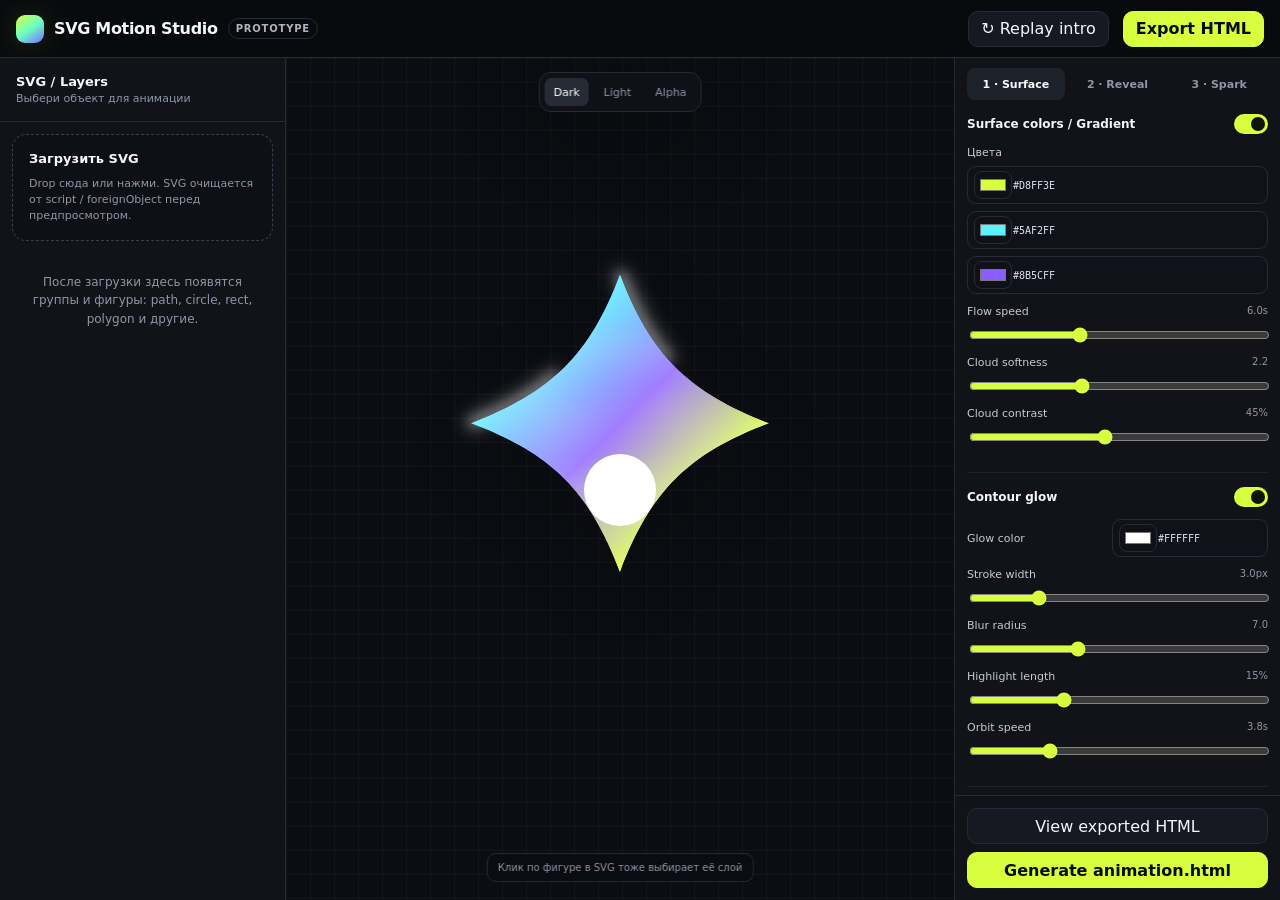
==== index.html @ ee853eed "Make WebGL shaders replace gradient surface" ====
<!doctype html>
<html lang="ru">
<head>
  <meta charset="utf-8" />
  <meta name="viewport" content="width=device-width,initial-scale=1" />
  <title>SVG Motion Studio</title>
  <link rel="stylesheet" href="styles.css" />
</head>
<body>
<div class="app">
  <header class="topbar">
    <div class="brand"><span class="brand-mark"></span>SVG Motion Studio <span class="badge">prototype</span></div>
    <div class="top-spacer"></div>
    <button class="btn" id="replayBtn">↻ Replay intro</button>
    <button class="btn primary" id="exportBtn">Export HTML</button>
  </header>

  <div class="mobile-warning">Лучше открывать сервис на десктопе: там удобнее выбирать слои и настраивать движение.</div>

  <main class="workspace">
    <aside class="sidebar">
      <div class="side-head"><div><div class="side-title">SVG / Layers</div><div class="side-sub">Выбери объект для анимации</div></div></div>
      <div class="side-scroll">
        <label class="upload" id="dropZone">
          <input id="fileInput" type="file" accept="image/svg+xml,.svg" hidden>
          <strong>Загрузить SVG</strong>
          <span>Drop сюда или нажми. SVG очищается от script / foreignObject перед предпросмотром.</span>
        </label>
        <div id="layers" class="layers"></div>
        <div id="emptyLayers" class="empty">После загрузки здесь появятся группы и фигуры: path, circle, rect, polygon и другие.</div>
      </div>
    </aside>

    <section class="stage-wrap">
      <div class="stage-toolbar">
        <button class="seg active" data-bg="dark">Dark</button>
        <button class="seg" data-bg="light">Light</button>
        <button class="seg" data-bg="transparent">Alpha</button>
      </div>
      <div class="stage" id="stage"><div class="preview-shell" id="preview"></div></div>
      <div class="hint">Клик по фигуре в SVG тоже выбирает её слой</div>
    </section>

    <aside class="sidebar right">
      <div class="tabs">
        <button class="tab active" data-tab="ambient">1 · Surface</button>
        <button class="tab" data-tab="reveal">2 · Reveal</button>
        <button class="tab" data-tab="spark">3 · Spark</button>
      </div>
      <div class="settings" id="settingsPanel">
        <div data-panel="ambient">
          <div class="section">
            <div class="section-title">Surface colors / Gradient <span class="switch on" id="gradientToggle"></span></div>
            <div class="row stack">
              <div class="label">Цвета</div>
              <div class="colors">
                <div class="color-box"><input type="color" id="c1" value="#d8ff3e"><input class="hex-input" id="c1Hex" value="#D8FF3E" maxlength="7" spellcheck="false"></div>
                <div class="color-box"><input type="color" id="c2" value="#5af2ff"><input class="hex-input" id="c2Hex" value="#5AF2FF" maxlength="7" spellcheck="false"></div>
                <div class="color-box"><input type="color" id="c3" value="#8b5cff"><input class="hex-input" id="c3Hex" value="#8B5CFF" maxlength="7" spellcheck="false"></div>
              </div>
            </div>
            <div class="row stack"><div style="display:flex;justify-content:space-between"><span class="label">Flow speed</span><span class="value" id="gradientSpeedV"></span></div><input type="range" id="gradientSpeed" min="1.5" max="14" step=".1" value="6"></div>
            <div class="row stack"><div style="display:flex;justify-content:space-between"><span class="label">Cloud softness</span><span class="value" id="softnessV"></span></div><input type="range" id="softness" min="0" max="6" step=".2" value="2.2"></div>
            <div class="row stack"><div style="display:flex;justify-content:space-between"><span class="label">Cloud contrast</span><span class="value" id="cloudV"></span></div><input type="range" id="cloud" min="0" max="1" step=".05" value=".45"></div>
          </div>

          <div class="section">
            <div class="section-title">Contour glow <span class="switch on" id="glowToggle"></span></div>
            <div class="row"><span class="label">Glow color</span><div class="color-box compact-color"><input type="color" id="glowColor" value="#ffffff"><input class="hex-input" id="glowColorHex" value="#FFFFFF" maxlength="7" spellcheck="false"></div></div>
            <div class="row stack"><div style="display:flex;justify-content:space-between"><span class="label">Stroke width</span><span class="value" id="strokeWidthV"></span></div><input type="range" id="strokeWidth" min=".5" max="12" step=".5" value="3"></div>
            <div class="row stack"><div style="display:flex;justify-content:space-between"><span class="label">Blur radius</span><span class="value" id="glowBlurV"></span></div><input type="range" id="glowBlur" min="1" max="18" step=".5" value="7"></div>
            <div class="row stack"><div style="display:flex;justify-content:space-between"><span class="label">Highlight length</span><span class="value" id="dashV"></span></div><input type="range" id="dash" min="4" max="40" step="1" value="15"></div>
            <div class="row stack"><div style="display:flex;justify-content:space-between"><span class="label">Orbit speed</span><span class="value" id="glowSpeedV"></span></div><input type="range" id="glowSpeed" min="1" max="12" step=".1" value="3.8"></div>
          </div>

          <div class="section">
            <div class="section-title">WebGL shader layer <span class="switch" id="shaderToggle"></span></div>
            <div class="row"><span class="label">Shader</span><select id="shaderMode"><option value="strands">Strands</option><option value="galaxy">Galaxy</option><option value="prismatic">Prismatic Burst</option><option value="siderays">Side Rays</option><option value="silk">Silk</option></select></div>
            <button class="btn small" id="referencePresetBtn" style="width:100%;margin:-2px 0 8px">Reset to ReactBits reference</button>
            <div class="row"><span class="label">Behavior</span><select id="shaderPlacement"><option value="ambient">Inside shape · loop</option><option value="reveal">Reveal only</option></select></div>
            <div class="notice" style="margin-bottom:10px">Shader uses the same HEX palette from <b>Surface colors</b> above. In <b>Inside shape · loop</b> mode it replaces the gradient instead of sitting over or under it.</div>
            <div class="row stack"><div style="display:flex;justify-content:space-between"><span class="label">Speed</span><span class="value" id="shaderSpeedV"></span></div><input type="range" id="shaderSpeed" min=".1" max="3" step=".05" value="1"></div>
            <div class="row stack"><div style="display:flex;justify-content:space-between"><span class="label">Scale</span><span class="value" id="shaderScaleV"></span></div><input type="range" id="shaderScale" min=".45" max="3" step=".05" value="1"></div>
            <div class="row stack"><div style="display:flex;justify-content:space-between"><span class="label">Intensity</span><span class="value" id="shaderIntensityV"></span></div><input type="range" id="shaderIntensity" min=".1" max="2" step=".05" value="1"></div>
            <div class="row stack"><div style="display:flex;justify-content:space-between"><span class="label">Opacity</span><span class="value" id="shaderOpacityV"></span></div><input type="range" id="shaderOpacity" min=".05" max="1" step=".05" value="1"></div>
            <div class="row stack"><div style="display:flex;justify-content:space-between"><span class="label">Reveal FX duration</span><span class="value" id="shaderDurationV"></span></div><input type="range" id="shaderDuration" min=".4" max="3" step=".05" value="1.25"></div>
            <div class="notice">Настоящий WebGL canvas маскируется выбранным SVG-слоем. Reveal only удобно использовать с Galaxy / Prismatic Burst: шейдер раскрывает силуэт, затем исчезает, а SVG остаётся в финальном состоянии.</div>
          </div>
        </div>

        <div data-panel="reveal" hidden>
          <div class="section">
            <div class="section-title">Point → shape</div>
            <div class="row"><span class="label">Reveal mode</span><select id="revealMode"><option value="clean">Clean scale</option><option value="elastic">Elastic scale</option><option value="fade">Scale + fade</option></select></div>
            <div class="row stack"><div style="display:flex;justify-content:space-between"><span class="label">Duration</span><span class="value" id="revealDurationV"></span></div><input type="range" id="revealDuration" min=".25" max="3" step=".05" value="1.1"></div>
            <div class="row stack"><div style="display:flex;justify-content:space-between"><span class="label">Delay</span><span class="value" id="revealDelayV"></span></div><input type="range" id="revealDelay" min="0" max="2" step=".05" value=".15"></div>
            <div class="row stack"><div style="display:flex;justify-content:space-between"><span class="label">Elasticity</span><span class="value" id="elasticityV"></span></div><input type="range" id="elasticity" min="0" max="30" step="1" value="8"></div>
            <div class="row"><span class="label">Origin</span><select id="origin"><option value="center">Center</option><option value="top">Top</option><option value="right">Right</option><option value="bottom">Bottom</option><option value="left">Left</option></select></div>
          </div>
          <div class="section"><div class="notice">В режиме <b>Clean scale</b> геометрия не искажается: фигура растёт равномерно из точки. Elasticity влияет только на Elastic scale и полностью возвращается в исходный SVG на 100%.</div></div>
        </div>

        <div data-panel="spark" hidden>
          <div class="section">
            <div class="section-title">Spark intro <span class="switch" id="sparkToggle"></span></div>
            <div class="row"><span class="label">Pattern</span><select id="sparkPattern"><option value="burst">Burst</option><option value="clockwise">Clockwise cascade</option></select></div>
            <div class="row stack"><div style="display:flex;justify-content:space-between"><span class="label">Rays</span><span class="value" id="raysV"></span></div><input type="range" id="rays" min="3" max="12" step="1" value="5"></div>
            <div class="row stack"><div style="display:flex;justify-content:space-between"><span class="label">Ray length</span><span class="value" id="rayLengthV"></span></div><input type="range" id="rayLength" min=".2" max="1.8" step=".05" value=".75"></div>
            <div class="row stack"><div style="display:flex;justify-content:space-between"><span class="label">Spark duration</span><span class="value" id="sparkDurationV"></span></div><input type="range" id="sparkDuration" min=".35" max="2.5" step=".05" value=".9"></div>
            <div class="row stack"><div style="display:flex;justify-content:space-between"><span class="label">Cascade amount</span><span class="value" id="cascadeV"></span></div><input type="range" id="cascade" min="0" max=".18" step=".01" value=".07"></div>
            <div class="row"><span class="label">Spark color</span><div class="color-box compact-color"><input type="color" id="sparkColor" value="#e9ff8f"><input class="hex-input" id="sparkColorHex" value="#E9FF8F" maxlength="7" spellcheck="false"></div></div>
          </div>
          <div class="section"><div class="notice">Spark строится вокруг выбранного слоя по его реальному bounding box. В Clockwise режиме лучи стартуют каскадом по часовой стрелке, после чего запускается появление самой фигуры.</div></div>
        </div>
      </div>
      <div class="export-foot">
        <button class="btn" id="viewCodeBtn">View exported HTML</button>
        <button class="btn primary" id="exportBtn2">Generate animation.html</button>
      </div>
    </aside>
  </main>
</div>

<div class="toast" id="toast"></div>
<div class="modal" id="codeModal">
  <div class="modal-card">
    <div class="modal-head"><div><div class="side-title">Exported HTML</div><div class="side-sub">Только сцена и настроенная анимация — без интерфейса сервиса</div></div><button class="btn small" id="closeModal">Close</button></div>
    <textarea id="codeArea" spellcheck="false"></textarea>
    <div class="modal-foot"><button class="btn" id="copyCodeBtn">Copy code</button><button class="btn primary" id="downloadCodeBtn">Download HTML</button></div>
  </div>
</div>

<script src="shaders.js"></script>
<script src="app.part1.js"></script>
<script src="app.part2.js"></script>
<script src="app.part3.js"></script>
<script src="app.part4.js"></script>
<script src="app.part5.js"></script>
<script src="app.part6.js"></script>
<script src="app-run.js"></script>
</body>
</html>
---- styles.css ----
:root{
      color-scheme:dark;
      --bg:#0a0b0f;
      --panel:#111319;
      --panel-2:#161922;
      --line:#272b36;
      --line-soft:#1f232d;
      --text:#f4f6fb;
      --muted:#8f96a8;
      --muted-2:#646b7c;
      --accent:#d8ff3e;
      --danger:#ff6b7a;
      --radius:16px;
      --shadow:0 20px 80px rgba(0,0,0,.35);
      font-family:Inter, ui-sans-serif, system-ui, -apple-system, BlinkMacSystemFont, "Segoe UI", sans-serif;
    }
    *{box-sizing:border-box}
    html,body{height:100%}
    body{margin:0;background:var(--bg);color:var(--text);overflow:hidden}
    button,input,select{font:inherit}
    button{color:inherit}
    .app{height:100%;display:grid;grid-template-rows:58px 1fr}
    .topbar{display:flex;align-items:center;gap:14px;padding:0 16px;border-bottom:1px solid var(--line);background:rgba(10,11,15,.92);backdrop-filter:blur(18px);z-index:20}
    .brand{display:flex;align-items:center;gap:10px;font-weight:720;letter-spacing:-.02em;white-space:nowrap}
    .brand-mark{width:28px;height:28px;border-radius:9px;background:linear-gradient(145deg,#d8ff3e,#6cffc3 50%,#786cff);box-shadow:0 0 30px rgba(216,255,62,.15)}
    .badge{font-size:10px;color:#adb3c0;border:1px solid var(--line);padding:4px 7px;border-radius:999px;font-weight:650;letter-spacing:.08em;text-transform:uppercase}
    .top-spacer{flex:1}
    .btn{height:36px;border:1px solid var(--line);background:var(--panel-2);border-radius:10px;padding:0 12px;display:inline-flex;align-items:center;justify-content:center;gap:8px;cursor:pointer;transition:.16s ease;white-space:nowrap}
    .btn:hover{border-color:#3a4050;background:#1b1f29}
    .btn:active{transform:translateY(1px)}
    .btn.primary{background:var(--accent);border-color:var(--accent);color:#0a0b0f;font-weight:760}
    .btn.primary:hover{filter:brightness(1.03)}
    .btn.ghost{background:transparent}
    .btn.small{height:30px;padding:0 9px;font-size:12px;border-radius:8px}
    .btn.icon{width:36px;padding:0}
    .workspace{min-height:0;display:grid;grid-template-columns:286px minmax(380px,1fr) 326px}
    .sidebar{min-height:0;background:var(--panel);border-right:1px solid var(--line);display:flex;flex-direction:column}
    .sidebar.right{border-right:0;border-left:1px solid var(--line)}
    .side-head{padding:16px;border-bottom:1px solid var(--line);display:flex;align-items:center;justify-content:space-between;gap:10px}
    .side-title{font-size:13px;font-weight:700}
    .side-sub{font-size:11px;color:var(--muted);margin-top:3px}
    .side-scroll{padding:12px;overflow:auto;min-height:0}
    .upload{border:1px dashed #3a4050;border-radius:14px;padding:16px;display:grid;gap:10px;background:#0e1016;cursor:pointer;transition:.18s ease;margin-bottom:12px}
    .upload:hover,.upload.drag{border-color:var(--accent);background:#11150f}
    .upload strong{font-size:13px}
    .upload span{font-size:11px;color:var(--muted);line-height:1.45}
    .layers{display:grid;gap:3px}
    .layer{position:relative;height:34px;display:flex;align-items:center;gap:8px;padding:0 8px;border-radius:8px;cursor:pointer;color:#c9ceda;font-size:12px;border:1px solid transparent;user-select:none}
    .layer:hover{background:#171a22}
    .layer.active{background:#1b2014;border-color:#39431a;color:#f4ffd5}
    .layer .type{font-size:9px;color:var(--muted-2);width:26px;text-transform:uppercase;letter-spacing:.05em}
    .layer .name{overflow:hidden;text-overflow:ellipsis;white-space:nowrap;flex:1}
    .layer .dot{width:7px;height:7px;border-radius:50%;border:1px solid #666d7c}
    .layer.active .dot{background:var(--accent);border-color:var(--accent);box-shadow:0 0 10px rgba(216,255,62,.35)}
    .empty{padding:20px 14px;text-align:center;color:var(--muted);font-size:12px;line-height:1.55}
    .stage-wrap{min-width:0;min-height:0;position:relative;background:#0b0d12;overflow:hidden}
    .stage-toolbar{position:absolute;left:50%;top:14px;transform:translateX(-50%);z-index:10;display:flex;gap:6px;background:rgba(17,19,25,.86);border:1px solid var(--line);border-radius:12px;padding:5px;backdrop-filter:blur(14px);box-shadow:var(--shadow)}
    .seg{height:28px;padding:0 9px;border-radius:7px;border:0;background:transparent;color:var(--muted);font-size:11px;cursor:pointer}
    .seg.active{background:#262b36;color:#fff}
    .stage{height:100%;display:grid;place-items:center;padding:76px 54px 54px;transition:background .2s ease;background-color:#0b0d12;background-image:linear-gradient(rgba(255,255,255,.035) 1px,transparent 1px),linear-gradient(90deg,rgba(255,255,255,.035) 1px,transparent 1px);background-size:24px 24px}
    .stage.light{background-color:#f5f6f8;background-image:linear-gradient(rgba(0,0,0,.045) 1px,transparent 1px),linear-gradient(90deg,rgba(0,0,0,.045) 1px,transparent 1px)}
    .stage.transparent{background-color:#15171d;background-image:linear-gradient(45deg,#1a1d24 25%,transparent 25%),linear-gradient(-45deg,#1a1d24 25%,transparent 25%),linear-gradient(45deg,transparent 75%,#1a1d24 75%),linear-gradient(-45deg,transparent 75%,#1a1d24 75%);background-size:20px 20px;background-position:0 0,0 10px,10px -10px,-10px 0}
    .preview-shell{width:min(72vw,720px);height:min(70vh,650px);display:grid;place-items:center;position:relative}
    #preview{width:100%;height:100%;display:grid;place-items:center;position:relative;isolation:isolate}
    #preview svg{position:relative;z-index:2;max-width:100%;max-height:100%;width:100%;height:100%;overflow:visible;filter:drop-shadow(0 22px 40px rgba(0,0,0,.18))}
    .shader-layer{position:absolute;inset:0;width:100%;height:100%;z-index:3;pointer-events:none}
    .shader-layer.reveal-only{animation:smsShaderReveal var(--shader-duration,1.2s) cubic-bezier(.16,.78,.2,1) var(--shader-delay,0s) both}
    @keyframes smsShaderReveal{0%{clip-path:circle(0% at 50% 50%);opacity:0}12%{opacity:.9}66%{clip-path:circle(72% at 50% 50%);opacity:1}100%{clip-path:circle(90% at 50% 50%);opacity:0}}
    .hint{position:absolute;bottom:18px;left:50%;transform:translateX(-50%);padding:8px 10px;border-radius:9px;background:rgba(11,13,18,.8);border:1px solid var(--line);font-size:10px;color:var(--muted);pointer-events:none;backdrop-filter:blur(12px);white-space:nowrap}
    .tabs{display:flex;gap:4px;padding:10px 12px 0}
    .tab{flex:1;height:32px;border:0;border-radius:8px;background:transparent;color:var(--muted);font-size:11px;font-weight:650;cursor:pointer}
    .tab.active{background:#1d212a;color:#fff}
    .settings{padding:12px;overflow:auto;min-height:0}
    .section{padding:14px 0;border-bottom:1px solid var(--line-soft)}
    .section:first-child{padding-top:2px}
    .section:last-child{border-bottom:0}
    .section-title{display:flex;align-items:center;justify-content:space-between;font-size:12px;font-weight:700;margin-bottom:12px}
    .row{display:grid;grid-template-columns:1fr auto;align-items:center;gap:12px;margin:11px 0}
    .row.stack{grid-template-columns:1fr;gap:7px}
    .label{font-size:11px;color:#c5cad5}
    .value{font-size:10px;color:var(--muted);font-variant-numeric:tabular-nums;min-width:40px;text-align:right}
    input[type="range"]{width:100%;accent-color:var(--accent)}
    input[type="color"]{width:38px;height:28px;border:1px solid var(--line);border-radius:8px;background:#0f1117;padding:3px;cursor:pointer}
    select{height:34px;background:#11141b;border:1px solid var(--line);border-radius:9px;color:#e5e8ef;padding:0 9px;font-size:11px;outline:none;min-width:128px}
    .colors{display:grid;grid-template-columns:1fr;gap:7px}
    .color-box{display:grid;grid-template-columns:30px minmax(0,1fr);align-items:center;gap:7px;background:#101219;border:1px solid var(--line);padding:4px 6px;border-radius:9px}
    .hex-input{width:100%;min-width:0;height:27px;border:0;background:transparent;color:#dce1ec;font:10px/1 ui-monospace,SFMono-Regular,Menlo,Monaco,Consolas,monospace;outline:none;text-transform:uppercase}
    .hex-input.invalid{color:var(--danger)}
    .compact-color{width:156px}
    .switch{position:relative;width:34px;height:20px;background:#303542;border-radius:999px;cursor:pointer;transition:.16s}
    .switch:after{content:"";position:absolute;width:14px;height:14px;border-radius:50%;background:#fff;left:3px;top:3px;transition:.16s}
    .switch.on{background:var(--accent)}
    .switch.on:after{transform:translateX(14px);background:#101207}
    .notice{font-size:10px;line-height:1.5;color:var(--muted);background:#0d0f14;border:1px solid var(--line-soft);padding:10px;border-radius:10px}
    .export-foot{margin-top:auto;border-top:1px solid var(--line);padding:12px;display:grid;gap:8px}
    .export-foot .btn{width:100%}
    .toast{position:fixed;left:50%;bottom:24px;transform:translate(-50%,20px);opacity:0;pointer-events:none;background:#f4f6fb;color:#0a0b0f;border-radius:10px;padding:10px 13px;font-size:12px;font-weight:650;transition:.2s ease;z-index:100}
    .toast.show{opacity:1;transform:translate(-50%,0)}
    .modal{position:fixed;inset:0;background:rgba(0,0,0,.6);display:none;place-items:center;z-index:200;padding:24px;backdrop-filter:blur(8px)}
    .modal.open{display:grid}
    .modal-card{width:min(780px,100%);max-height:min(760px,92vh);background:#111319;border:1px solid var(--line);border-radius:18px;box-shadow:0 40px 120px rgba(0,0,0,.55);display:grid;grid-template-rows:auto 1fr auto;overflow:hidden}
    .modal-head,.modal-foot{padding:14px 16px;display:flex;align-items:center;justify-content:space-between;gap:10px;border-bottom:1px solid var(--line)}
    .modal-foot{border-bottom:0;border-top:1px solid var(--line);justify-content:flex-end}
    textarea{width:100%;height:100%;min-height:420px;resize:none;border:0;background:#0b0d12;color:#c9f5ba;padding:16px;font:11px/1.55 ui-monospace,SFMono-Regular,Menlo,Monaco,Consolas,monospace;outline:none}
    .mobile-warning{display:none}
    @media(max-width:1050px){
      .workspace{grid-template-columns:230px 1fr 286px}
      .preview-shell{width:min(64vw,620px)}
    }
    @media(max-width:820px){
      body{overflow:auto}
      .app{min-height:100%;height:auto}
      .workspace{grid-template-columns:1fr;grid-template-rows:auto 70vh auto}
      .sidebar{border-right:0;border-bottom:1px solid var(--line);max-height:420px}
      .sidebar.right{border-left:0;max-height:none}
      .stage-wrap{order:-1}
      .mobile-warning{display:block;font-size:10px;color:var(--muted);padding:8px 16px;border-bottom:1px solid var(--line);background:#111319}
    }
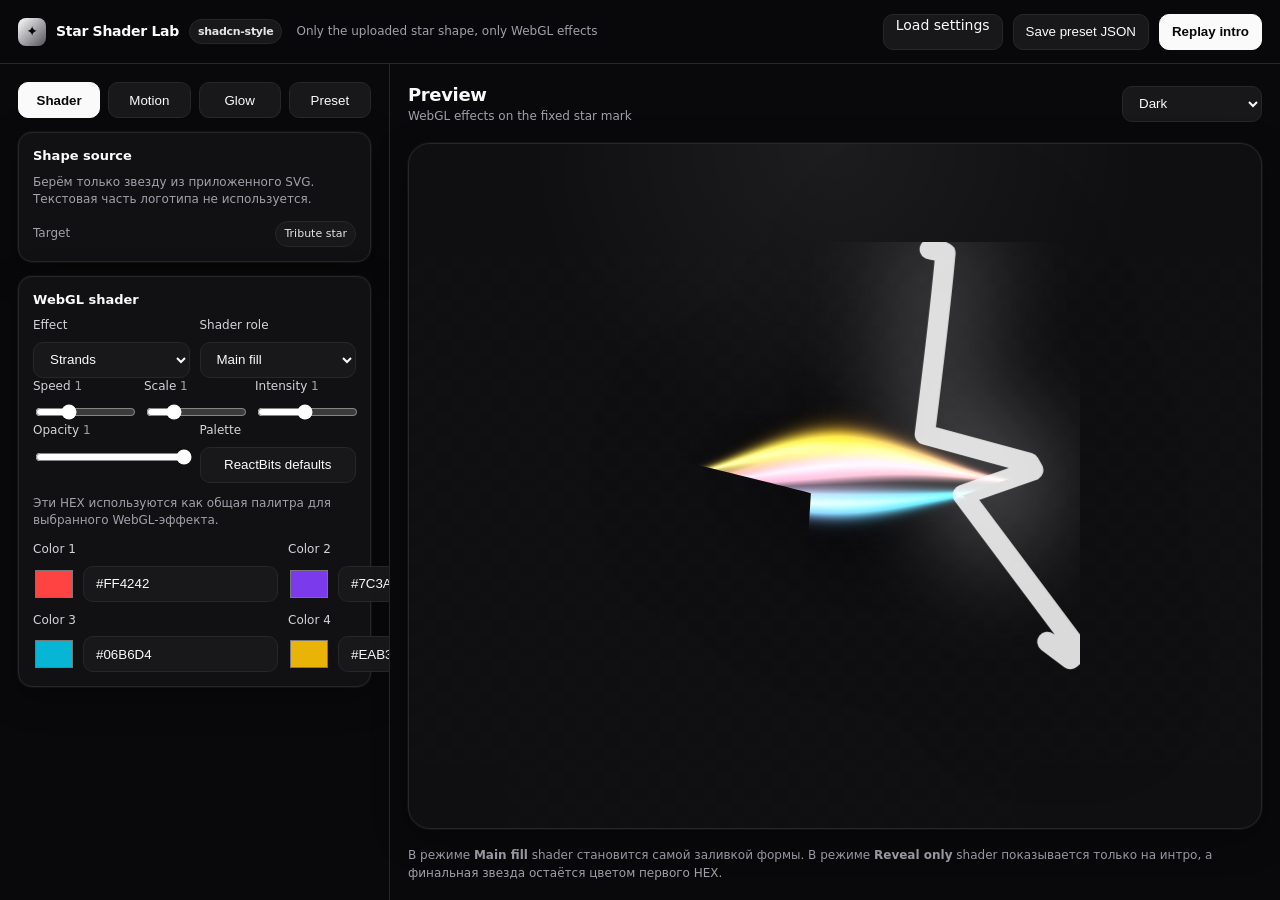
==== commit b6019e53: "Rebuild app as Star Shader Lab v2" ====
--- a/index.html
+++ b/index.html
@@ -2,141 +2,54 @@
 <html lang="ru">
 <head>
   <meta charset="utf-8" />
-  <meta name="viewport" content="width=device-width,initial-scale=1" />
-  <title>SVG Motion Studio</title>
-  <link rel="stylesheet" href="styles.css" />
+  <meta name="viewport" content="width=device-width, initial-scale=1" />
+  <title>Star Shader Lab</title>
+  <link rel="stylesheet" href="v2.css" />
 </head>
 <body>
 <div class="app">
-  <header class="topbar">
-    <div class="brand"><span class="brand-mark"></span>SVG Motion Studio <span class="badge">prototype</span></div>
-    <div class="top-spacer"></div>
-    <button class="btn" id="replayBtn">↻ Replay intro</button>
-    <button class="btn primary" id="exportBtn">Export HTML</button>
-  </header>
-
-  <div class="mobile-warning">Лучше открывать сервис на десктопе: там удобнее выбирать слои и настраивать движение.</div>
-
-  <main class="workspace">
+  <div class="top">
+    <div class="brand"><div class="mark"></div>Star Shader Lab <span class="badge">shadcn-style</span></div>
+    <div class="hint">Only the uploaded star shape, only WebGL effects</div>
+    <div style="margin-left:auto" class="btnrow">
+      <label class="btn"><input id="importFile" type="file" accept=".json,.html,.htm">Load settings</label>
+      <button class="btn" id="savePresetBtn">Save preset JSON</button>
+      <button class="btn primary" id="replayBtn">Replay intro</button>
+    </div>
+  </div>
+  <div class="layout">
     <aside class="sidebar">
-      <div class="side-head"><div><div class="side-title">SVG / Layers</div><div class="side-sub">Выбери объект для анимации</div></div></div>
-      <div class="side-scroll">
-        <label class="upload" id="dropZone">
-          <input id="fileInput" type="file" accept="image/svg+xml,.svg" hidden>
-          <strong>Загрузить SVG</strong>
-          <span>Drop сюда или нажми. SVG очищается от script / foreignObject перед предпросмотром.</span>
-        </label>
-        <div id="layers" class="layers"></div>
-        <div id="emptyLayers" class="empty">После загрузки здесь появятся группы и фигуры: path, circle, rect, polygon и другие.</div>
+      <div class="tabs">
+        <button class="tab active" data-tab="shader">Shader</button>
+        <button class="tab" data-tab="motion">Motion</button>
+        <button class="tab" data-tab="glow">Glow</button>
+        <button class="tab" data-tab="preset">Preset</button>
       </div>
+      <section class="tab-panel" data-panel="shader">
+        <div class="panel"><div class="title">Shape source</div><div class="sub">Берём только звезду из приложенного SVG. Текстовая часть логотипа не используется.</div><div class="row"><span class="hint">Target</span><span class="badge">Tribute star</span></div></div>
+        <div class="panel"><div class="title">WebGL shader</div><div class="grid2"><div class="field"><label>Effect</label><select id="shaderMode"><option value="strands">Strands</option><option value="galaxy">Galaxy</option><option value="prismatic">Prismatic Burst</option><option value="siderays">Side Rays</option><option value="silk">Silk</option></select></div><div class="field"><label>Shader role</label><select id="shaderRole"><option value="fill">Main fill</option><option value="reveal">Reveal only</option></select></div></div><div class="grid3"><div class="field"><label>Speed <span id="speedVal" class="hint"></span></label><input id="speed" type="range" min="0.1" max="3" step="0.05" value="1"></div><div class="field"><label>Scale <span id="scaleVal" class="hint"></span></label><input id="scale" type="range" min="0.4" max="3" step="0.05" value="1"></div><div class="field"><label>Intensity <span id="intensityVal" class="hint"></span></label><input id="intensity" type="range" min="0.1" max="2" step="0.05" value="1"></div></div><div class="grid2"><div class="field"><label>Opacity <span id="opacityVal" class="hint"></span></label><input id="opacity" type="range" min="0.1" max="1" step="0.05" value="1"></div><div class="field"><label>Palette</label><button class="btn" id="presetPaletteBtn">ReactBits defaults</button></div></div><div class="sub" style="margin-top:12px">Эти HEX используются как общая палитра для выбранного WebGL-эффекта.</div><div class="grid2"><div class="field"><label>Color 1</label><div class="colorRow"><input id="c1" type="color" value="#FF4242"><input id="c1Text" type="text" value="#FF4242"></div></div><div class="field"><label>Color 2</label><div class="colorRow"><input id="c2" type="color" value="#7C3AED"><input id="c2Text" type="text" value="#7C3AED"></div></div><div class="field"><label>Color 3</label><div class="colorRow"><input id="c3" type="color" value="#06B6D4"><input id="c3Text" type="text" value="#06B6D4"></div></div><div class="field"><label>Color 4</label><div class="colorRow"><input id="c4" type="color" value="#EAB308"><input id="c4Text" type="text" value="#EAB308"></div></div></div></div>
+      </section>
+      <section class="tab-panel" data-panel="motion" hidden>
+        <div class="panel"><div class="title">Reveal / morph</div><div class="sub">Во время интро звезда может временно искажаться и менять форму, но в конце всегда возвращается в точную финальную форму.</div><div class="grid2"><div class="field"><label>Intro preset</label><select id="introPreset"><option value="settle">Settle in</option><option value="burst">Burst morph</option><option value="drift">Soft drift</option></select></div><div class="field"><label>Autoplay</label><select id="autoplayMode"><option value="loop">Replay manually</option><option value="auto">Auto on change</option></select></div></div><div class="grid2"><div class="field"><label>Duration <span id="revealDurationVal" class="hint"></span></label><input id="revealDuration" type="range" min="0.3" max="3" step="0.05" value="1.25"></div><div class="field"><label>Delay <span id="revealDelayVal" class="hint"></span></label><input id="revealDelay" type="range" min="0" max="1.5" step="0.05" value="0.1"></div></div><div class="grid2"><div class="field"><label>Morph strength <span id="morphStrengthVal" class="hint"></span></label><input id="morphStrength" type="range" min="0" max="1" step="0.05" value="0.45"></div><div class="field"><label>Overshoot <span id="overshootVal" class="hint"></span></label><input id="overshoot" type="range" min="0" max="0.45" step="0.01" value="0.16"></div></div><div class="grid2"><div class="field"><label>Rotation <span id="rotationVal" class="hint"></span></label><input id="rotation" type="range" min="-45" max="45" step="1" value="10"></div><div class="field"><label>Intro blur <span id="introBlurVal" class="hint"></span></label><input id="introBlur" type="range" min="0" max="18" step="0.5" value="4"></div></div></div>
+      </section>
+      <section class="tab-panel" data-panel="glow" hidden>
+        <div class="panel"><div class="row"><div><div class="title" style="margin-bottom:3px">Border glow</div><div class="sub" style="margin:0">Настройки по духу приближены к ReactBits Border Glow, но применены к контуру SVG.</div></div><div id="glowEnabled" class="switch on"></div></div><div class="grid2" style="margin-top:12px"><div class="field"><label>Glow color</label><div class="colorRow"><input id="glowColor" type="color" value="#FFFFFF"><input id="glowColorText" type="text" value="#FFFFFF"></div></div><div class="field"><label>Blend mode</label><select id="glowBlend"><option value="screen">Screen</option><option value="plus-lighter">Plus lighter</option><option value="normal">Normal</option></select></div></div><div class="grid2"><div class="field"><label>Thickness <span id="glowThicknessVal" class="hint"></span></label><input id="glowThickness" type="range" min="1" max="14" step="0.5" value="4"></div><div class="field"><label>Blur <span id="glowBlurVal" class="hint"></span></label><input id="glowBlur" type="range" min="0" max="24" step="0.5" value="10"></div></div><div class="grid2"><div class="field"><label>Spread <span id="glowSpreadVal" class="hint"></span></label><input id="glowSpread" type="range" min="0.02" max="0.55" step="0.01" value="0.22"></div><div class="field"><label>Opacity <span id="glowOpacityVal" class="hint"></span></label><input id="glowOpacity" type="range" min="0" max="1" step="0.05" value="0.85"></div></div><div class="grid2"><div class="field"><label>Sweep duration <span id="glowDurationVal" class="hint"></span></label><input id="glowDuration" type="range" min="0.8" max="8" step="0.1" value="3.6"></div><div class="field"><label>Feather <span id="glowFeatherVal" class="hint"></span></label><input id="glowFeather" type="range" min="0.05" max="1" step="0.05" value="0.45"></div></div></div>
+      </section>
+      <section class="tab-panel" data-panel="preset" hidden>
+        <div class="panel"><div class="title">Import / export settings</div><div class="sub">Поддерживается новый preset JSON и best-effort загрузка прошлых exported HTML вроде файла, который ты приложил.</div><div class="btnrow"><button class="btn" id="copyPresetBtn">Copy preset JSON</button><button class="btn" id="applyDumpBtn">Apply JSON from box</button></div></div>
+        <div class="panel"><div class="title">Current preset JSON</div><textarea id="presetDump"></textarea></div>
+      </section>
     </aside>
-
-    <section class="stage-wrap">
-      <div class="stage-toolbar">
-        <button class="seg active" data-bg="dark">Dark</button>
-        <button class="seg" data-bg="light">Light</button>
-        <button class="seg" data-bg="transparent">Alpha</button>
-      </div>
-      <div class="stage" id="stage"><div class="preview-shell" id="preview"></div></div>
-      <div class="hint">Клик по фигуре в SVG тоже выбирает её слой</div>
+    <section class="main">
+      <div class="head"><div><div style="font-size:18px;font-weight:700;letter-spacing:-.02em">Preview</div><div class="hint">WebGL effects on the fixed star mark</div></div><div><select id="bgMode" style="width:140px"><option value="dark">Dark</option><option value="light">Light</option><option value="transparent">Transparent</option></select></div></div>
+      <div class="stageCard" id="stageCard"><div class="checker" id="checker"></div><div class="stage"><div class="shell"><div class="shapeWrap" id="shapeWrap"></div></div></div></div>
+      <div class="bottom">В режиме <b>Main fill</b> shader становится самой заливкой формы. В режиме <b>Reveal only</b> shader показывается только на интро, а финальная звезда остаётся цветом первого HEX.</div>
     </section>
-
-    <aside class="sidebar right">
-      <div class="tabs">
-        <button class="tab active" data-tab="ambient">1 · Surface</button>
-        <button class="tab" data-tab="reveal">2 · Reveal</button>
-        <button class="tab" data-tab="spark">3 · Spark</button>
-      </div>
-      <div class="settings" id="settingsPanel">
-        <div data-panel="ambient">
-          <div class="section">
-            <div class="section-title">Surface colors / Gradient <span class="switch on" id="gradientToggle"></span></div>
-            <div class="row stack">
-              <div class="label">Цвета</div>
-              <div class="colors">
-                <div class="color-box"><input type="color" id="c1" value="#d8ff3e"><input class="hex-input" id="c1Hex" value="#D8FF3E" maxlength="7" spellcheck="false"></div>
-                <div class="color-box"><input type="color" id="c2" value="#5af2ff"><input class="hex-input" id="c2Hex" value="#5AF2FF" maxlength="7" spellcheck="false"></div>
-                <div class="color-box"><input type="color" id="c3" value="#8b5cff"><input class="hex-input" id="c3Hex" value="#8B5CFF" maxlength="7" spellcheck="false"></div>
-              </div>
-            </div>
-            <div class="row stack"><div style="display:flex;justify-content:space-between"><span class="label">Flow speed</span><span class="value" id="gradientSpeedV"></span></div><input type="range" id="gradientSpeed" min="1.5" max="14" step=".1" value="6"></div>
-            <div class="row stack"><div style="display:flex;justify-content:space-between"><span class="label">Cloud softness</span><span class="value" id="softnessV"></span></div><input type="range" id="softness" min="0" max="6" step=".2" value="2.2"></div>
-            <div class="row stack"><div style="display:flex;justify-content:space-between"><span class="label">Cloud contrast</span><span class="value" id="cloudV"></span></div><input type="range" id="cloud" min="0" max="1" step=".05" value=".45"></div>
-          </div>
-
-          <div class="section">
-            <div class="section-title">Contour glow <span class="switch on" id="glowToggle"></span></div>
-            <div class="row"><span class="label">Glow color</span><div class="color-box compact-color"><input type="color" id="glowColor" value="#ffffff"><input class="hex-input" id="glowColorHex" value="#FFFFFF" maxlength="7" spellcheck="false"></div></div>
-            <div class="row stack"><div style="display:flex;justify-content:space-between"><span class="label">Stroke width</span><span class="value" id="strokeWidthV"></span></div><input type="range" id="strokeWidth" min=".5" max="12" step=".5" value="3"></div>
-            <div class="row stack"><div style="display:flex;justify-content:space-between"><span class="label">Blur radius</span><span class="value" id="glowBlurV"></span></div><input type="range" id="glowBlur" min="1" max="18" step=".5" value="7"></div>
-            <div class="row stack"><div style="display:flex;justify-content:space-between"><span class="label">Highlight length</span><span class="value" id="dashV"></span></div><input type="range" id="dash" min="4" max="40" step="1" value="15"></div>
-            <div class="row stack"><div style="display:flex;justify-content:space-between"><span class="label">Orbit speed</span><span class="value" id="glowSpeedV"></span></div><input type="range" id="glowSpeed" min="1" max="12" step=".1" value="3.8"></div>
-          </div>
-
-          <div class="section">
-            <div class="section-title">WebGL shader layer <span class="switch" id="shaderToggle"></span></div>
-            <div class="row"><span class="label">Shader</span><select id="shaderMode"><option value="strands">Strands</option><option value="galaxy">Galaxy</option><option value="prismatic">Prismatic Burst</option><option value="siderays">Side Rays</option><option value="silk">Silk</option></select></div>
-            <button class="btn small" id="referencePresetBtn" style="width:100%;margin:-2px 0 8px">Reset to ReactBits reference</button>
-            <div class="row"><span class="label">Behavior</span><select id="shaderPlacement"><option value="ambient">Inside shape · loop</option><option value="reveal">Reveal only</option></select></div>
-            <div class="notice" style="margin-bottom:10px">Shader uses the same HEX palette from <b>Surface colors</b> above. In <b>Inside shape · loop</b> mode it replaces the gradient instead of sitting over or under it.</div>
-            <div class="row stack"><div style="display:flex;justify-content:space-between"><span class="label">Speed</span><span class="value" id="shaderSpeedV"></span></div><input type="range" id="shaderSpeed" min=".1" max="3" step=".05" value="1"></div>
-            <div class="row stack"><div style="display:flex;justify-content:space-between"><span class="label">Scale</span><span class="value" id="shaderScaleV"></span></div><input type="range" id="shaderScale" min=".45" max="3" step=".05" value="1"></div>
-            <div class="row stack"><div style="display:flex;justify-content:space-between"><span class="label">Intensity</span><span class="value" id="shaderIntensityV"></span></div><input type="range" id="shaderIntensity" min=".1" max="2" step=".05" value="1"></div>
-            <div class="row stack"><div style="display:flex;justify-content:space-between"><span class="label">Opacity</span><span class="value" id="shaderOpacityV"></span></div><input type="range" id="shaderOpacity" min=".05" max="1" step=".05" value="1"></div>
-            <div class="row stack"><div style="display:flex;justify-content:space-between"><span class="label">Reveal FX duration</span><span class="value" id="shaderDurationV"></span></div><input type="range" id="shaderDuration" min=".4" max="3" step=".05" value="1.25"></div>
-            <div class="notice">Настоящий WebGL canvas маскируется выбранным SVG-слоем. Reveal only удобно использовать с Galaxy / Prismatic Burst: шейдер раскрывает силуэт, затем исчезает, а SVG остаётся в финальном состоянии.</div>
-          </div>
-        </div>
-
-        <div data-panel="reveal" hidden>
-          <div class="section">
-            <div class="section-title">Point → shape</div>
-            <div class="row"><span class="label">Reveal mode</span><select id="revealMode"><option value="clean">Clean scale</option><option value="elastic">Elastic scale</option><option value="fade">Scale + fade</option></select></div>
-            <div class="row stack"><div style="display:flex;justify-content:space-between"><span class="label">Duration</span><span class="value" id="revealDurationV"></span></div><input type="range" id="revealDuration" min=".25" max="3" step=".05" value="1.1"></div>
-            <div class="row stack"><div style="display:flex;justify-content:space-between"><span class="label">Delay</span><span class="value" id="revealDelayV"></span></div><input type="range" id="revealDelay" min="0" max="2" step=".05" value=".15"></div>
-            <div class="row stack"><div style="display:flex;justify-content:space-between"><span class="label">Elasticity</span><span class="value" id="elasticityV"></span></div><input type="range" id="elasticity" min="0" max="30" step="1" value="8"></div>
-            <div class="row"><span class="label">Origin</span><select id="origin"><option value="center">Center</option><option value="top">Top</option><option value="right">Right</option><option value="bottom">Bottom</option><option value="left">Left</option></select></div>
-          </div>
-          <div class="section"><div class="notice">В режиме <b>Clean scale</b> геометрия не искажается: фигура растёт равномерно из точки. Elasticity влияет только на Elastic scale и полностью возвращается в исходный SVG на 100%.</div></div>
-        </div>
-
-        <div data-panel="spark" hidden>
-          <div class="section">
-            <div class="section-title">Spark intro <span class="switch" id="sparkToggle"></span></div>
-            <div class="row"><span class="label">Pattern</span><select id="sparkPattern"><option value="burst">Burst</option><option value="clockwise">Clockwise cascade</option></select></div>
-            <div class="row stack"><div style="display:flex;justify-content:space-between"><span class="label">Rays</span><span class="value" id="raysV"></span></div><input type="range" id="rays" min="3" max="12" step="1" value="5"></div>
-            <div class="row stack"><div style="display:flex;justify-content:space-between"><span class="label">Ray length</span><span class="value" id="rayLengthV"></span></div><input type="range" id="rayLength" min=".2" max="1.8" step=".05" value=".75"></div>
-            <div class="row stack"><div style="display:flex;justify-content:space-between"><span class="label">Spark duration</span><span class="value" id="sparkDurationV"></span></div><input type="range" id="sparkDuration" min=".35" max="2.5" step=".05" value=".9"></div>
-            <div class="row stack"><div style="display:flex;justify-content:space-between"><span class="label">Cascade amount</span><span class="value" id="cascadeV"></span></div><input type="range" id="cascade" min="0" max=".18" step=".01" value=".07"></div>
-            <div class="row"><span class="label">Spark color</span><div class="color-box compact-color"><input type="color" id="sparkColor" value="#e9ff8f"><input class="hex-input" id="sparkColorHex" value="#E9FF8F" maxlength="7" spellcheck="false"></div></div>
-          </div>
-          <div class="section"><div class="notice">Spark строится вокруг выбранного слоя по его реальному bounding box. В Clockwise режиме лучи стартуют каскадом по часовой стрелке, после чего запускается появление самой фигуры.</div></div>
-        </div>
-      </div>
-      <div class="export-foot">
-        <button class="btn" id="viewCodeBtn">View exported HTML</button>
-        <button class="btn primary" id="exportBtn2">Generate animation.html</button>
-      </div>
-    </aside>
-  </main>
-</div>
-
-<div class="toast" id="toast"></div>
-<div class="modal" id="codeModal">
-  <div class="modal-card">
-    <div class="modal-head"><div><div class="side-title">Exported HTML</div><div class="side-sub">Только сцена и настроенная анимация — без интерфейса сервиса</div></div><button class="btn small" id="closeModal">Close</button></div>
-    <textarea id="codeArea" spellcheck="false"></textarea>
-    <div class="modal-foot"><button class="btn" id="copyCodeBtn">Copy code</button><button class="btn primary" id="downloadCodeBtn">Download HTML</button></div>
   </div>
 </div>
-
-<script src="shaders.js"></script>
-<script src="app.part1.js"></script>
-<script src="app.part2.js"></script>
-<script src="app.part3.js"></script>
-<script src="app.part4.js"></script>
-<script src="app.part5.js"></script>
-<script src="app.part6.js"></script>
-<script src="app-run.js"></script>
+<div class="toast" id="toast"></div>
+<script src="v2-shaders-a.js"></script>
+<script src="v2-shaders-b.js"></script>
+<script src="v2-app.js"></script>
 </body>
 </html>
--- a/v2.css
+++ b/v2.css
@@ -0,0 +1,16 @@
+:root{--bg:#09090b;--panel:#111114;--panel2:#18181b;--card:#0f0f12;--line:#27272a;--fg:#fafafa;--muted:#a1a1aa;--radius:14px;--shadow:0 0 0 1px rgba(255,255,255,.04),0 10px 34px rgba(0,0,0,.35)}
+*{box-sizing:border-box}html,body{margin:0;height:100%;background:var(--bg);color:var(--fg);font:14px/1.45 Inter,ui-sans-serif,system-ui,-apple-system,Segoe UI,Roboto,Arial,sans-serif}body{overflow:hidden}
+.app{display:grid;grid-template-rows:64px 1fr;height:100%}.top{display:flex;align-items:center;gap:14px;padding:0 18px;border-bottom:1px solid var(--line);background:rgba(9,9,11,.92);backdrop-filter:blur(12px)}
+.brand{display:flex;align-items:center;gap:10px;font-weight:700;letter-spacing:-.02em}.mark{width:28px;height:28px;border-radius:8px;background:linear-gradient(135deg,#fff,#52525b);display:grid;place-items:center;color:#000}.mark:before{content:'✦'} .badge{padding:4px 8px;border-radius:999px;border:1px solid var(--line);background:#18181b;font-size:11px;color:#e4e4e7}
+.layout{display:grid;grid-template-columns:390px 1fr;min-height:0}.sidebar{padding:18px;border-right:1px solid var(--line);overflow:auto}.main{display:grid;grid-template-rows:auto 1fr auto;min-height:0}
+.tabs{display:grid;grid-template-columns:repeat(4,1fr);gap:8px;margin-bottom:14px}.tab{height:36px;border-radius:10px;border:1px solid var(--line);background:var(--panel2);color:var(--fg);cursor:pointer}.tab.active{background:#fafafa;color:#09090b;border-color:#fafafa;font-weight:700}
+.panel{border:1px solid var(--line);background:var(--panel);border-radius:var(--radius);padding:14px;box-shadow:var(--shadow)}.panel+.panel{margin-top:14px}.title{font-size:13px;font-weight:700;margin-bottom:8px}.sub{font-size:12px;color:var(--muted);margin-bottom:12px}
+.grid2,.grid3,.grid4{display:grid;gap:10px}.grid2{grid-template-columns:1fr 1fr}.grid3{grid-template-columns:1fr 1fr 1fr}.grid4{grid-template-columns:1fr 1fr 1fr 1fr}.field{display:flex;flex-direction:column;gap:7px}.field label{font-size:12px;color:#d4d4d8}
+input[type=text],select,textarea{height:36px;background:var(--panel2);border:1px solid var(--line);border-radius:10px;color:var(--fg);padding:0 12px;outline:none}textarea{height:140px;resize:vertical;padding:10px 12px;font:12px/1.45 ui-monospace,SFMono-Regular,Consolas,monospace}input[type=range]{width:100%;accent-color:#fff}input[type=color]{width:100%;height:36px;border:none;background:transparent;padding:0}
+.btn{height:36px;padding:0 12px;border-radius:10px;border:1px solid var(--line);background:var(--panel2);color:var(--fg);cursor:pointer}.btn.primary{background:#fafafa;color:#09090b;border-color:#fafafa;font-weight:700}.btnrow{display:flex;gap:10px;flex-wrap:wrap}.row{display:flex;align-items:center;justify-content:space-between;gap:12px}.hint{font-size:12px;color:var(--muted)}.colorRow{display:grid;grid-template-columns:42px 1fr;gap:8px}
+.switch{position:relative;width:42px;height:24px;background:#27272a;border:1px solid #3f3f46;border-radius:999px;cursor:pointer;transition:.2s}.switch:after{content:'';position:absolute;top:2px;left:2px;width:18px;height:18px;border-radius:50%;background:#fff;transition:.2s}.switch.on{background:#fff;border-color:#fff}.switch.on:after{left:20px;background:#09090b}
+.head{display:flex;justify-content:space-between;align-items:center;padding:18px 18px 0 18px}.stageCard{margin:18px;border:1px solid var(--line);border-radius:22px;background:radial-gradient(circle at top,rgba(255,255,255,.06),transparent 38%),var(--card);box-shadow:var(--shadow);position:relative;overflow:hidden;min-height:0}.checker{position:absolute;inset:0;background-image:linear-gradient(45deg,rgba(255,255,255,.035) 25%,transparent 25%),linear-gradient(-45deg,rgba(255,255,255,.035) 25%,transparent 25%),linear-gradient(45deg,transparent 75%,rgba(255,255,255,.035) 75%),linear-gradient(-45deg,transparent 75%,rgba(255,255,255,.035) 75%);background-size:28px 28px;background-position:0 0,0 14px,14px -14px,-14px 0;opacity:.15}
+.stage{position:absolute;inset:0;display:grid;place-items:center}.shell{width:min(76vmin,680px);aspect-ratio:1/1;display:grid;place-items:center}.shapeWrap{position:relative;width:72%;aspect-ratio:1/1;display:grid;place-items:center;filter:drop-shadow(0 16px 60px rgba(0,0,0,.55))}.shape-svg,.shader-layer{position:absolute;inset:0;width:100%;height:100%}.shader-layer{z-index:1;pointer-events:none}.shape-base{z-index:2}.glow-svg{z-index:3}.shape-outline{z-index:4}
+.bottom{padding:0 18px 18px 18px;color:var(--muted);font-size:12px}.toast{position:fixed;left:50%;bottom:22px;transform:translateX(-50%);background:#fafafa;color:#09090b;padding:10px 14px;border-radius:999px;font-size:12px;font-weight:700;opacity:0;pointer-events:none;transition:.2s}.toast.show{opacity:1}
+input[type=file]{display:none}
+@media (max-width:1100px){body{overflow:auto}.layout{grid-template-columns:1fr}.sidebar{border-right:none;border-bottom:1px solid var(--line)}.tabs{grid-template-columns:repeat(2,1fr)}.stageCard{min-height:420px}}
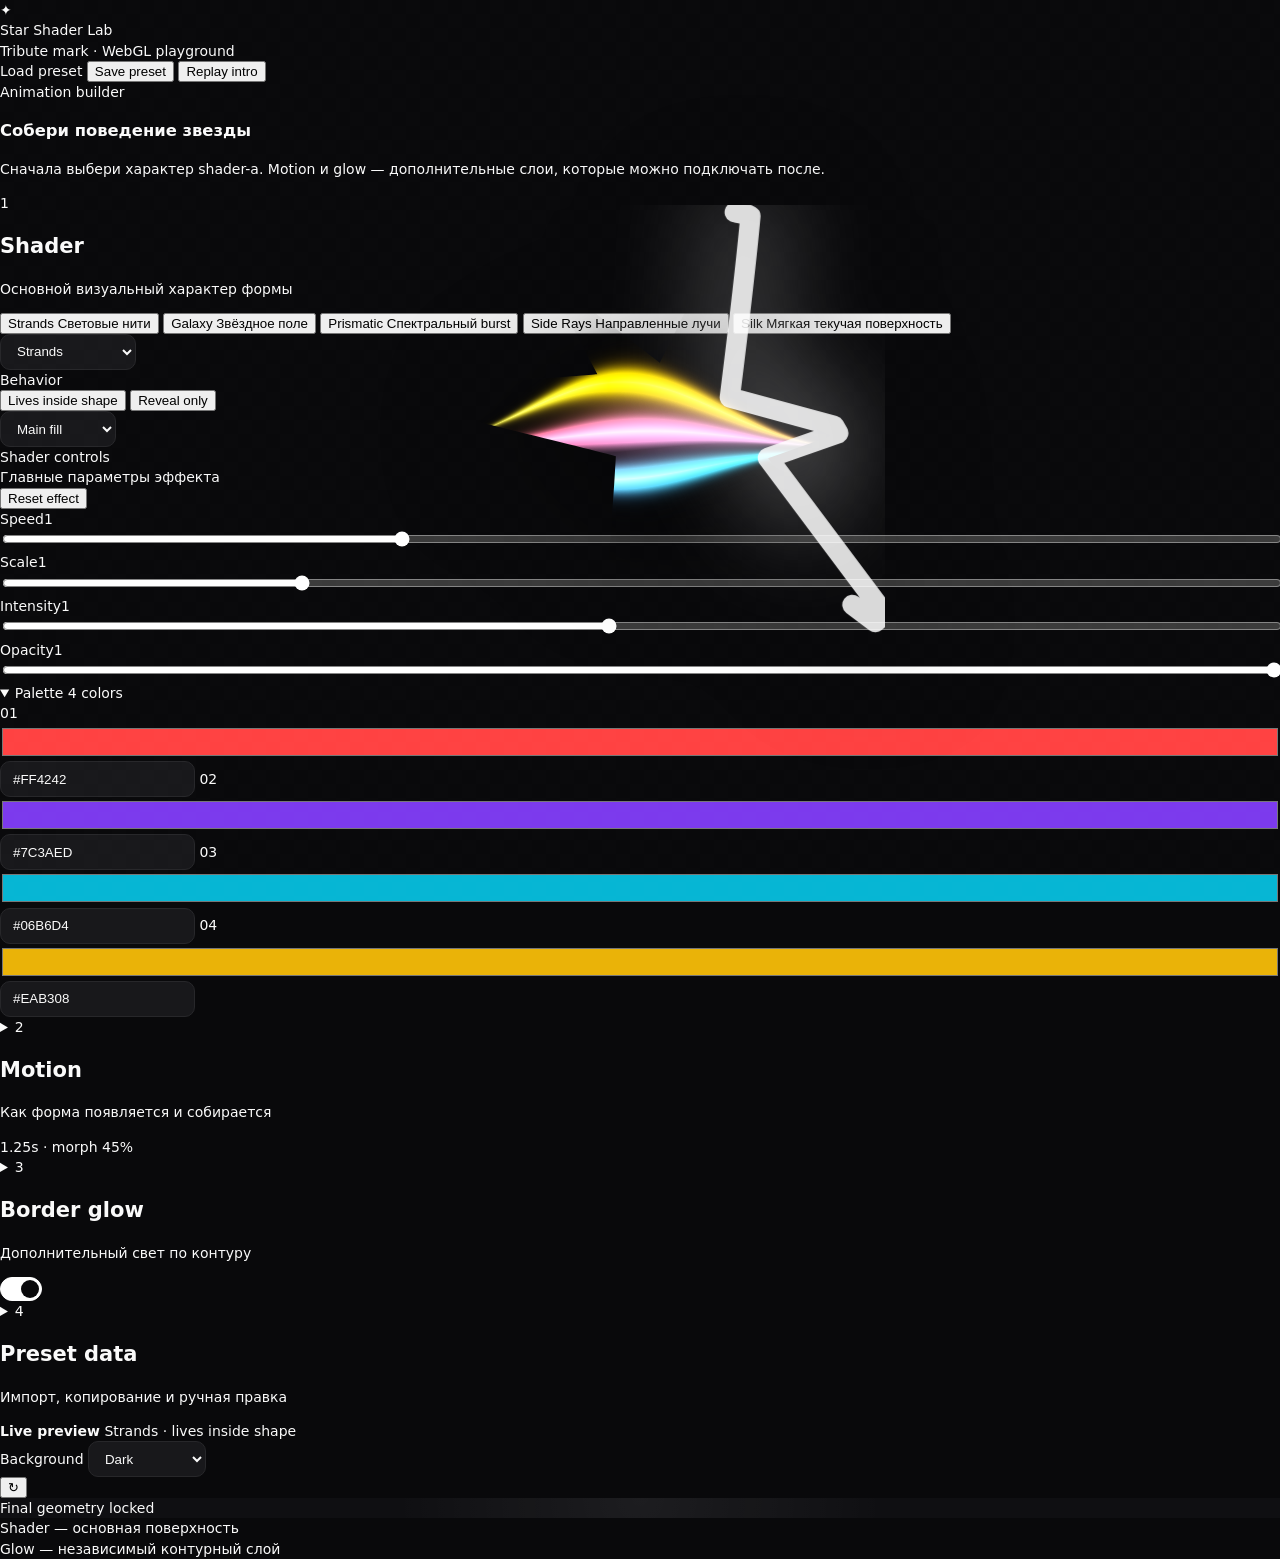
==== commit d2503b5c: "Redesign editor hierarchy and workflow" ====
--- a/index.html
+++ b/index.html
@@ -7,49 +7,257 @@
   <link rel="stylesheet" href="v2.css" />
 </head>
 <body>
-<div class="app">
-  <div class="top">
-    <div class="brand"><div class="mark"></div>Star Shader Lab <span class="badge">shadcn-style</span></div>
-    <div class="hint">Only the uploaded star shape, only WebGL effects</div>
-    <div style="margin-left:auto" class="btnrow">
-      <label class="btn"><input id="importFile" type="file" accept=".json,.html,.htm">Load settings</label>
-      <button class="btn" id="savePresetBtn">Save preset JSON</button>
-      <button class="btn primary" id="replayBtn">Replay intro</button>
+<div class="app-shell">
+  <header class="app-header">
+    <div class="brand-block">
+      <div class="brand-mark">✦</div>
+      <div>
+        <div class="brand-title">Star Shader Lab</div>
+        <div class="brand-caption">Tribute mark · WebGL playground</div>
+      </div>
     </div>
-  </div>
-  <div class="layout">
-    <aside class="sidebar">
-      <div class="tabs">
-        <button class="tab active" data-tab="shader">Shader</button>
-        <button class="tab" data-tab="motion">Motion</button>
-        <button class="tab" data-tab="glow">Glow</button>
-        <button class="tab" data-tab="preset">Preset</button>
-      </div>
-      <section class="tab-panel" data-panel="shader">
-        <div class="panel"><div class="title">Shape source</div><div class="sub">Берём только звезду из приложенного SVG. Текстовая часть логотипа не используется.</div><div class="row"><span class="hint">Target</span><span class="badge">Tribute star</span></div></div>
-        <div class="panel"><div class="title">WebGL shader</div><div class="grid2"><div class="field"><label>Effect</label><select id="shaderMode"><option value="strands">Strands</option><option value="galaxy">Galaxy</option><option value="prismatic">Prismatic Burst</option><option value="siderays">Side Rays</option><option value="silk">Silk</option></select></div><div class="field"><label>Shader role</label><select id="shaderRole"><option value="fill">Main fill</option><option value="reveal">Reveal only</option></select></div></div><div class="grid3"><div class="field"><label>Speed <span id="speedVal" class="hint"></span></label><input id="speed" type="range" min="0.1" max="3" step="0.05" value="1"></div><div class="field"><label>Scale <span id="scaleVal" class="hint"></span></label><input id="scale" type="range" min="0.4" max="3" step="0.05" value="1"></div><div class="field"><label>Intensity <span id="intensityVal" class="hint"></span></label><input id="intensity" type="range" min="0.1" max="2" step="0.05" value="1"></div></div><div class="grid2"><div class="field"><label>Opacity <span id="opacityVal" class="hint"></span></label><input id="opacity" type="range" min="0.1" max="1" step="0.05" value="1"></div><div class="field"><label>Palette</label><button class="btn" id="presetPaletteBtn">ReactBits defaults</button></div></div><div class="sub" style="margin-top:12px">Эти HEX используются как общая палитра для выбранного WebGL-эффекта.</div><div class="grid2"><div class="field"><label>Color 1</label><div class="colorRow"><input id="c1" type="color" value="#FF4242"><input id="c1Text" type="text" value="#FF4242"></div></div><div class="field"><label>Color 2</label><div class="colorRow"><input id="c2" type="color" value="#7C3AED"><input id="c2Text" type="text" value="#7C3AED"></div></div><div class="field"><label>Color 3</label><div class="colorRow"><input id="c3" type="color" value="#06B6D4"><input id="c3Text" type="text" value="#06B6D4"></div></div><div class="field"><label>Color 4</label><div class="colorRow"><input id="c4" type="color" value="#EAB308"><input id="c4Text" type="text" value="#EAB308"></div></div></div></div>
-      </section>
-      <section class="tab-panel" data-panel="motion" hidden>
-        <div class="panel"><div class="title">Reveal / morph</div><div class="sub">Во время интро звезда может временно искажаться и менять форму, но в конце всегда возвращается в точную финальную форму.</div><div class="grid2"><div class="field"><label>Intro preset</label><select id="introPreset"><option value="settle">Settle in</option><option value="burst">Burst morph</option><option value="drift">Soft drift</option></select></div><div class="field"><label>Autoplay</label><select id="autoplayMode"><option value="loop">Replay manually</option><option value="auto">Auto on change</option></select></div></div><div class="grid2"><div class="field"><label>Duration <span id="revealDurationVal" class="hint"></span></label><input id="revealDuration" type="range" min="0.3" max="3" step="0.05" value="1.25"></div><div class="field"><label>Delay <span id="revealDelayVal" class="hint"></span></label><input id="revealDelay" type="range" min="0" max="1.5" step="0.05" value="0.1"></div></div><div class="grid2"><div class="field"><label>Morph strength <span id="morphStrengthVal" class="hint"></span></label><input id="morphStrength" type="range" min="0" max="1" step="0.05" value="0.45"></div><div class="field"><label>Overshoot <span id="overshootVal" class="hint"></span></label><input id="overshoot" type="range" min="0" max="0.45" step="0.01" value="0.16"></div></div><div class="grid2"><div class="field"><label>Rotation <span id="rotationVal" class="hint"></span></label><input id="rotation" type="range" min="-45" max="45" step="1" value="10"></div><div class="field"><label>Intro blur <span id="introBlurVal" class="hint"></span></label><input id="introBlur" type="range" min="0" max="18" step="0.5" value="4"></div></div></div>
-      </section>
-      <section class="tab-panel" data-panel="glow" hidden>
-        <div class="panel"><div class="row"><div><div class="title" style="margin-bottom:3px">Border glow</div><div class="sub" style="margin:0">Настройки по духу приближены к ReactBits Border Glow, но применены к контуру SVG.</div></div><div id="glowEnabled" class="switch on"></div></div><div class="grid2" style="margin-top:12px"><div class="field"><label>Glow color</label><div class="colorRow"><input id="glowColor" type="color" value="#FFFFFF"><input id="glowColorText" type="text" value="#FFFFFF"></div></div><div class="field"><label>Blend mode</label><select id="glowBlend"><option value="screen">Screen</option><option value="plus-lighter">Plus lighter</option><option value="normal">Normal</option></select></div></div><div class="grid2"><div class="field"><label>Thickness <span id="glowThicknessVal" class="hint"></span></label><input id="glowThickness" type="range" min="1" max="14" step="0.5" value="4"></div><div class="field"><label>Blur <span id="glowBlurVal" class="hint"></span></label><input id="glowBlur" type="range" min="0" max="24" step="0.5" value="10"></div></div><div class="grid2"><div class="field"><label>Spread <span id="glowSpreadVal" class="hint"></span></label><input id="glowSpread" type="range" min="0.02" max="0.55" step="0.01" value="0.22"></div><div class="field"><label>Opacity <span id="glowOpacityVal" class="hint"></span></label><input id="glowOpacity" type="range" min="0" max="1" step="0.05" value="0.85"></div></div><div class="grid2"><div class="field"><label>Sweep duration <span id="glowDurationVal" class="hint"></span></label><input id="glowDuration" type="range" min="0.8" max="8" step="0.1" value="3.6"></div><div class="field"><label>Feather <span id="glowFeatherVal" class="hint"></span></label><input id="glowFeather" type="range" min="0.05" max="1" step="0.05" value="0.45"></div></div></div>
-      </section>
-      <section class="tab-panel" data-panel="preset" hidden>
-        <div class="panel"><div class="title">Import / export settings</div><div class="sub">Поддерживается новый preset JSON и best-effort загрузка прошлых exported HTML вроде файла, который ты приложил.</div><div class="btnrow"><button class="btn" id="copyPresetBtn">Copy preset JSON</button><button class="btn" id="applyDumpBtn">Apply JSON from box</button></div></div>
-        <div class="panel"><div class="title">Current preset JSON</div><textarea id="presetDump"></textarea></div>
-      </section>
+
+    <div class="header-actions">
+      <label class="button secondary">
+        <input id="importFile" type="file" accept=".json,.html,.htm" />
+        Load preset
+      </label>
+      <button class="button secondary" id="savePresetBtn">Save preset</button>
+      <button class="button primary" id="replayBtn">Replay intro</button>
+    </div>
+  </header>
+
+  <main class="workspace">
+    <aside class="inspector">
+      <div class="inspector-scroll">
+        <section class="inspector-intro">
+          <div class="eyebrow">Animation builder</div>
+          <h1>Собери поведение звезды</h1>
+          <p>Сначала выбери характер shader-а. Motion и glow — дополнительные слои, которые можно подключать после.</p>
+        </section>
+
+        <section class="step-section step-primary" data-step="shader">
+          <div class="step-heading">
+            <span class="step-index">1</span>
+            <div>
+              <h2>Shader</h2>
+              <p>Основной визуальный характер формы</p>
+            </div>
+          </div>
+
+          <div class="effect-grid" id="effectGrid">
+            <button class="effect-card is-active" type="button" data-effect="strands">
+              <span class="effect-preview effect-preview-strands"></span>
+              <span class="effect-name">Strands</span>
+              <span class="effect-desc">Световые нити</span>
+            </button>
+            <button class="effect-card" type="button" data-effect="galaxy">
+              <span class="effect-preview effect-preview-galaxy"></span>
+              <span class="effect-name">Galaxy</span>
+              <span class="effect-desc">Звёздное поле</span>
+            </button>
+            <button class="effect-card" type="button" data-effect="prismatic">
+              <span class="effect-preview effect-preview-prismatic"></span>
+              <span class="effect-name">Prismatic</span>
+              <span class="effect-desc">Спектральный burst</span>
+            </button>
+            <button class="effect-card" type="button" data-effect="siderays">
+              <span class="effect-preview effect-preview-rays"></span>
+              <span class="effect-name">Side Rays</span>
+              <span class="effect-desc">Направленные лучи</span>
+            </button>
+            <button class="effect-card effect-card-wide" type="button" data-effect="silk">
+              <span class="effect-preview effect-preview-silk"></span>
+              <span class="effect-name">Silk</span>
+              <span class="effect-desc">Мягкая текучая поверхность</span>
+            </button>
+          </div>
+
+          <select id="shaderMode" class="visually-hidden" aria-hidden="true">
+            <option value="strands">Strands</option>
+            <option value="galaxy">Galaxy</option>
+            <option value="prismatic">Prismatic Burst</option>
+            <option value="siderays">Side Rays</option>
+            <option value="silk">Silk</option>
+          </select>
+
+          <div class="control-group first-control-group">
+            <div class="group-label">Behavior</div>
+            <div class="segmented" id="shaderRoleSegmented">
+              <button type="button" class="segment is-active" data-role="fill">Lives inside shape</button>
+              <button type="button" class="segment" data-role="reveal">Reveal only</button>
+            </div>
+            <select id="shaderRole" class="visually-hidden" aria-hidden="true">
+              <option value="fill">Main fill</option>
+              <option value="reveal">Reveal only</option>
+            </select>
+          </div>
+
+          <div class="control-group">
+            <div class="group-head">
+              <div>
+                <div class="group-label">Shader controls</div>
+                <div class="group-note">Главные параметры эффекта</div>
+              </div>
+              <button class="text-button" type="button" id="presetPaletteBtn">Reset effect</button>
+            </div>
+
+            <div class="slider-stack">
+              <label class="slider-row">
+                <span>Speed</span><output id="speedVal"></output>
+                <input id="speed" type="range" min="0.1" max="3" step="0.05" value="1" />
+              </label>
+              <label class="slider-row">
+                <span>Scale</span><output id="scaleVal"></output>
+                <input id="scale" type="range" min="0.4" max="3" step="0.05" value="1" />
+              </label>
+              <label class="slider-row">
+                <span>Intensity</span><output id="intensityVal"></output>
+                <input id="intensity" type="range" min="0.1" max="2" step="0.05" value="1" />
+              </label>
+              <label class="slider-row">
+                <span>Opacity</span><output id="opacityVal"></output>
+                <input id="opacity" type="range" min="0.1" max="1" step="0.05" value="1" />
+              </label>
+            </div>
+          </div>
+
+          <details class="subsection" open>
+            <summary>
+              <span>Palette</span>
+              <span class="summary-meta">4 colors</span>
+            </summary>
+            <div class="subsection-body">
+              <div class="palette-grid">
+                <label class="color-control"><span>01</span><input id="c1" type="color" value="#FF4242"><input id="c1Text" type="text" value="#FF4242"></label>
+                <label class="color-control"><span>02</span><input id="c2" type="color" value="#7C3AED"><input id="c2Text" type="text" value="#7C3AED"></label>
+                <label class="color-control"><span>03</span><input id="c3" type="color" value="#06B6D4"><input id="c3Text" type="text" value="#06B6D4"></label>
+                <label class="color-control"><span>04</span><input id="c4" type="color" value="#EAB308"><input id="c4Text" type="text" value="#EAB308"></label>
+              </div>
+            </div>
+          </details>
+        </section>
+
+        <details class="step-section collapsible-step" data-step="motion">
+          <summary class="step-heading">
+            <span class="step-index">2</span>
+            <div class="step-copy">
+              <h2>Motion</h2>
+              <p>Как форма появляется и собирается</p>
+            </div>
+            <span class="step-summary" id="motionSummary">1.25s · morph 45%</span>
+          </summary>
+          <div class="step-body">
+            <select id="introPreset" class="visually-hidden" aria-hidden="true"><option value="settle">Settle in</option><option value="burst">Burst morph</option><option value="drift">Soft drift</option></select>
+
+            <div class="control-group compact-group">
+              <div class="group-label">Playback</div>
+              <div class="segmented" id="autoplaySegmented">
+                <button type="button" class="segment is-active" data-autoplay="loop">Manual replay</button>
+                <button type="button" class="segment" data-autoplay="auto">Auto preview</button>
+              </div>
+              <select id="autoplayMode" class="visually-hidden" aria-hidden="true"><option value="loop">Replay manually</option><option value="auto">Auto on change</option></select>
+            </div>
+
+            <div class="slider-stack">
+              <label class="slider-row"><span>Duration</span><output id="revealDurationVal"></output><input id="revealDuration" type="range" min="0.3" max="3" step="0.05" value="1.25"></label>
+              <label class="slider-row"><span>Delay</span><output id="revealDelayVal"></output><input id="revealDelay" type="range" min="0" max="1.5" step="0.05" value="0.1"></label>
+              <label class="slider-row"><span>Morph strength</span><output id="morphStrengthVal"></output><input id="morphStrength" type="range" min="0" max="1" step="0.05" value="0.45"></label>
+              <label class="slider-row"><span>Overshoot</span><output id="overshootVal"></output><input id="overshoot" type="range" min="0" max="0.45" step="0.01" value="0.16"></label>
+              <label class="slider-row"><span>Rotation</span><output id="rotationVal"></output><input id="rotation" type="range" min="-45" max="45" step="1" value="10"></label>
+              <label class="slider-row"><span>Intro blur</span><output id="introBlurVal"></output><input id="introBlur" type="range" min="0" max="18" step="0.5" value="4"></label>
+            </div>
+
+            <div class="logic-note">На 100% анимации форма всегда возвращается к исходной геометрии звезды.</div>
+          </div>
+        </details>
+
+        <details class="step-section collapsible-step" data-step="glow">
+          <summary class="step-heading">
+            <span class="step-index">3</span>
+            <div class="step-copy">
+              <h2>Border glow</h2>
+              <p>Дополнительный свет по контуру</p>
+            </div>
+            <div class="switch" id="glowEnabled" role="switch" aria-label="Enable border glow"></div>
+          </summary>
+          <div class="step-body">
+            <div class="control-group compact-group">
+              <div class="field-row">
+                <label class="field-block"><span>Glow color</span><div class="color-inline"><input id="glowColor" type="color" value="#FFFFFF"><input id="glowColorText" type="text" value="#FFFFFF"></div></label>
+                <label class="field-block"><span>Blend</span><select id="glowBlend"><option value="screen">Screen</option><option value="plus-lighter">Plus lighter</option><option value="normal">Normal</option></select></label>
+              </div>
+            </div>
+
+            <div class="slider-stack">
+              <label class="slider-row"><span>Thickness</span><output id="glowThicknessVal"></output><input id="glowThickness" type="range" min="1" max="14" step="0.5" value="4"></label>
+              <label class="slider-row"><span>Blur</span><output id="glowBlurVal"></output><input id="glowBlur" type="range" min="0" max="24" step="0.5" value="10"></label>
+              <label class="slider-row"><span>Spread</span><output id="glowSpreadVal"></output><input id="glowSpread" type="range" min="0.02" max="0.55" step="0.01" value="0.22"></label>
+              <label class="slider-row"><span>Opacity</span><output id="glowOpacityVal"></output><input id="glowOpacity" type="range" min="0" max="1" step="0.05" value="0.85"></label>
+              <label class="slider-row"><span>Sweep duration</span><output id="glowDurationVal"></output><input id="glowDuration" type="range" min="0.8" max="8" step="0.1" value="3.6"></label>
+              <label class="slider-row"><span>Feather</span><output id="glowFeatherVal"></output><input id="glowFeather" type="range" min="0.05" max="1" step="0.05" value="0.45"></label>
+            </div>
+          </div>
+        </details>
+
+        <details class="step-section collapsible-step preset-step" data-step="preset">
+          <summary class="step-heading">
+            <span class="step-index">4</span>
+            <div class="step-copy">
+              <h2>Preset data</h2>
+              <p>Импорт, копирование и ручная правка</p>
+            </div>
+          </summary>
+          <div class="step-body">
+            <div class="preset-actions">
+              <button class="button secondary" id="copyPresetBtn">Copy JSON</button>
+              <button class="button secondary" id="applyDumpBtn">Apply JSON</button>
+            </div>
+            <textarea id="presetDump" spellcheck="false"></textarea>
+          </div>
+        </details>
+      </div>
     </aside>
-    <section class="main">
-      <div class="head"><div><div style="font-size:18px;font-weight:700;letter-spacing:-.02em">Preview</div><div class="hint">WebGL effects on the fixed star mark</div></div><div><select id="bgMode" style="width:140px"><option value="dark">Dark</option><option value="light">Light</option><option value="transparent">Transparent</option></select></div></div>
-      <div class="stageCard" id="stageCard"><div class="checker" id="checker"></div><div class="stage"><div class="shell"><div class="shapeWrap" id="shapeWrap"></div></div></div></div>
-      <div class="bottom">В режиме <b>Main fill</b> shader становится самой заливкой формы. В режиме <b>Reveal only</b> shader показывается только на интро, а финальная звезда остаётся цветом первого HEX.</div>
+
+    <section class="preview-area">
+      <div class="preview-toolbar">
+        <div class="preview-title-block">
+          <span class="live-dot"></span>
+          <div>
+            <strong>Live preview</strong>
+            <span id="activeEffectLabel">Strands · lives inside shape</span>
+          </div>
+        </div>
+        <div class="preview-actions">
+          <div class="background-switcher">
+            <span>Background</span>
+            <select id="bgMode"><option value="dark">Dark</option><option value="light">Light</option><option value="transparent">Transparent</option></select>
+          </div>
+          <button class="button icon-button" id="previewReplayBtn" type="button" title="Replay intro">↻</button>
+        </div>
+      </div>
+
+      <div class="stage-frame" id="stageCard">
+        <div class="checker" id="checker"></div>
+        <div class="stage">
+          <div class="shell">
+            <div class="shapeWrap" id="shapeWrap"></div>
+          </div>
+        </div>
+        <div class="stage-badge">Final geometry locked</div>
+      </div>
+
+      <div class="preview-footer">
+        <div class="preview-legend"><span class="legend-swatch"></span><span>Shader — основная поверхность</span></div>
+        <div class="preview-legend"><span class="legend-line"></span><span>Glow — независимый контурный слой</span></div>
+      </div>
     </section>
-  </div>
+  </main>
 </div>
 <div class="toast" id="toast"></div>
 <script src="v2-shaders-a.js"></script>
 <script src="v2-shaders-b.js"></script>
 <script src="v2-app.js"></script>
+<script src="v3-ui.js"></script>
 </body>
 </html>
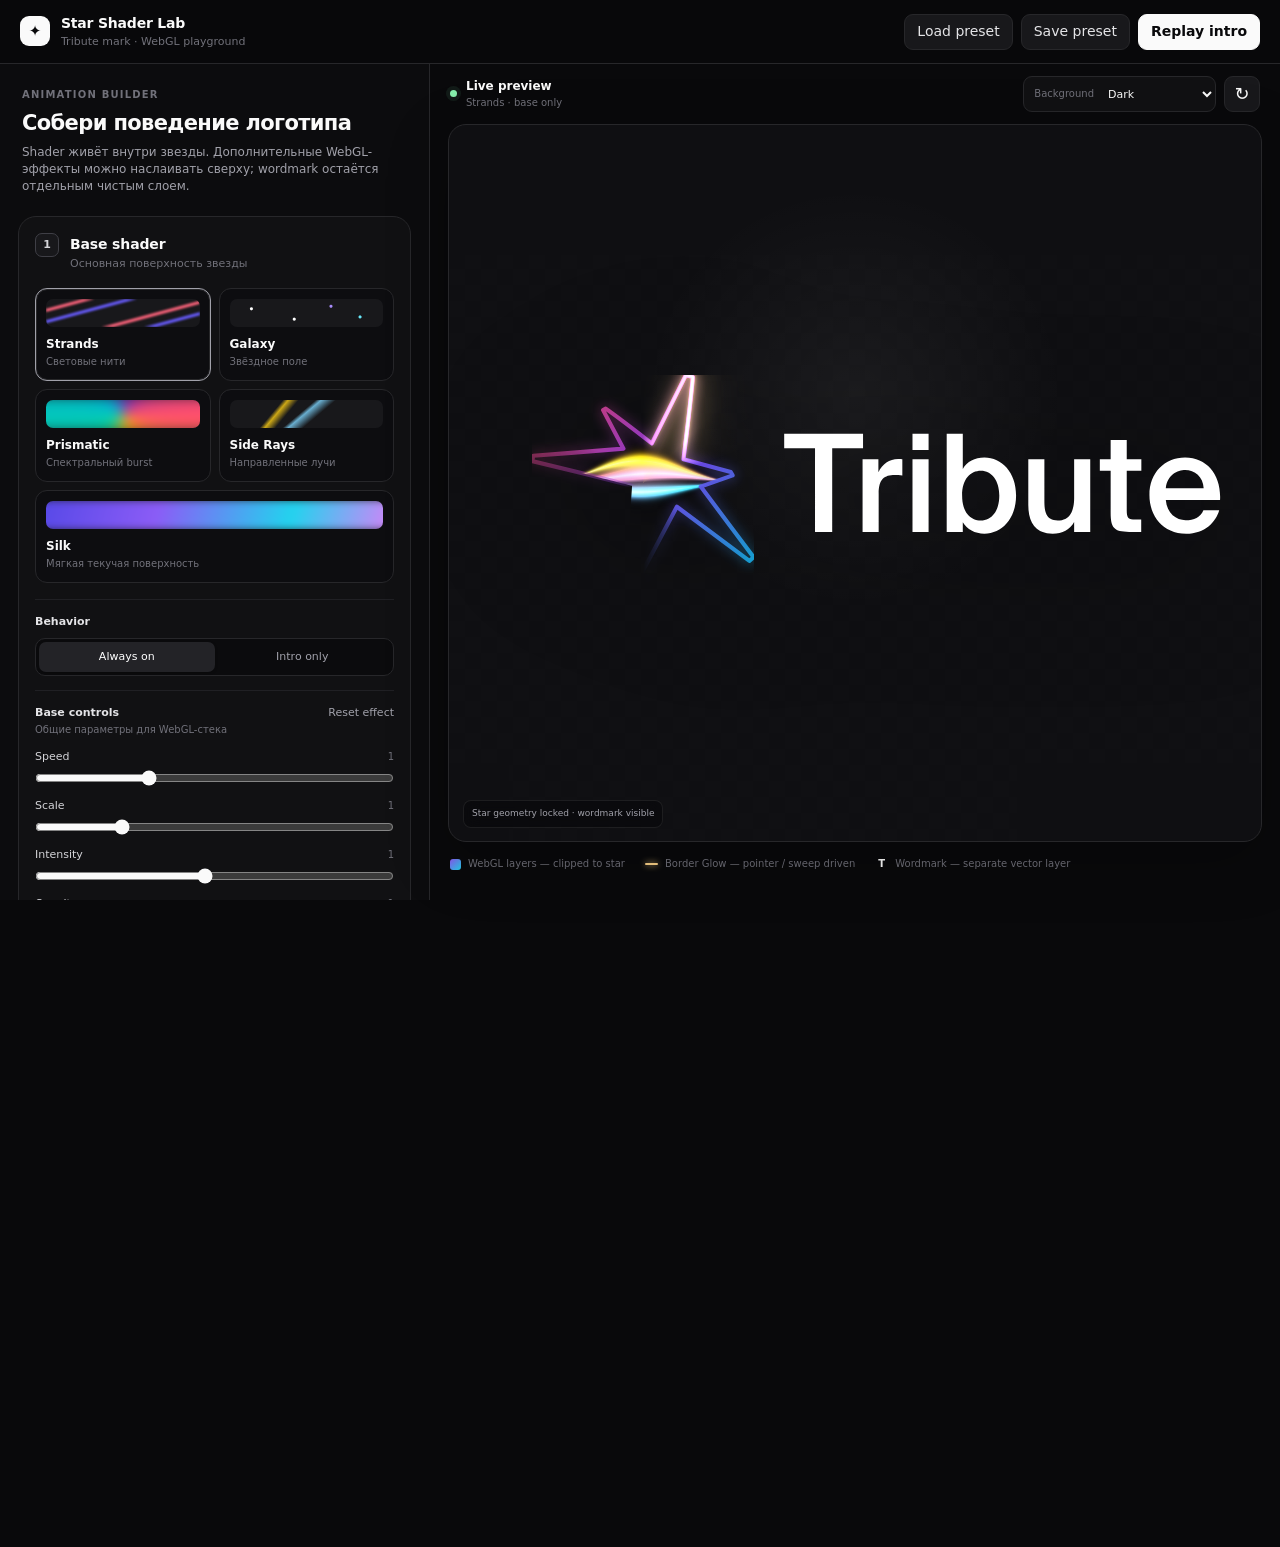
==== commit 4d06c6b7: "Make current editor canonical and expose full logo" ====
--- a/index.html
+++ b/index.html
@@ -4,260 +4,77 @@
   <meta charset="utf-8" />
   <meta name="viewport" content="width=device-width, initial-scale=1" />
   <title>Star Shader Lab</title>
-  <link rel="stylesheet" href="v2.css" />
+  <link rel="stylesheet" href="styles.css" />
 </head>
 <body>
 <div class="app-shell">
   <header class="app-header">
     <div class="brand-block">
       <div class="brand-mark">✦</div>
-      <div>
-        <div class="brand-title">Star Shader Lab</div>
-        <div class="brand-caption">Tribute mark · WebGL playground</div>
-      </div>
+      <div><div class="brand-title">Star Shader Lab</div><div class="brand-caption">Tribute mark · WebGL playground</div></div>
     </div>
-
     <div class="header-actions">
-      <label class="button secondary">
-        <input id="importFile" type="file" accept=".json,.html,.htm" />
-        Load preset
-      </label>
+      <label class="button secondary"><input id="importFile" type="file" accept=".json,.html,.htm" />Load preset</label>
       <button class="button secondary" id="savePresetBtn">Save preset</button>
       <button class="button primary" id="replayBtn">Replay intro</button>
     </div>
   </header>
-
   <main class="workspace">
     <aside class="inspector">
       <div class="inspector-scroll">
-        <section class="inspector-intro">
-          <div class="eyebrow">Animation builder</div>
-          <h1>Собери поведение звезды</h1>
-          <p>Сначала выбери характер shader-а. Motion и glow — дополнительные слои, которые можно подключать после.</p>
+        <section class="inspector-intro"><div class="eyebrow">Animation builder</div><h1>Собери поведение логотипа</h1><p>Shader живёт внутри звезды. Дополнительные WebGL-эффекты можно наслаивать сверху; wordmark остаётся отдельным чистым слоем.</p></section>
+        <section class="step-section step-primary" data-step="shader">
+          <div class="step-heading"><span class="step-index">1</span><div><h2>Base shader</h2><p>Основная поверхность звезды</p></div></div>
+          <div class="effect-grid" id="effectGrid">
+            <button class="effect-card is-active" type="button" data-effect="strands"><span class="effect-preview effect-preview-strands"></span><span class="effect-name">Strands</span><span class="effect-desc">Световые нити</span></button>
+            <button class="effect-card" type="button" data-effect="galaxy"><span class="effect-preview effect-preview-galaxy"></span><span class="effect-name">Galaxy</span><span class="effect-desc">Звёздное поле</span></button>
+            <button class="effect-card" type="button" data-effect="prismatic"><span class="effect-preview effect-preview-prismatic"></span><span class="effect-name">Prismatic</span><span class="effect-desc">Спектральный burst</span></button>
+            <button class="effect-card" type="button" data-effect="siderays"><span class="effect-preview effect-preview-rays"></span><span class="effect-name">Side Rays</span><span class="effect-desc">Направленные лучи</span></button>
+            <button class="effect-card effect-card-wide" type="button" data-effect="silk"><span class="effect-preview effect-preview-silk"></span><span class="effect-name">Silk</span><span class="effect-desc">Мягкая текучая поверхность</span></button>
+          </div>
+          <select id="shaderMode" class="visually-hidden" aria-hidden="true"><option value="strands">Strands</option><option value="galaxy">Galaxy</option><option value="prismatic">Prismatic Burst</option><option value="siderays">Side Rays</option><option value="silk">Silk</option></select>
+          <div class="control-group first-control-group"><div class="group-label">Behavior</div><div class="segmented" id="shaderRoleSegmented"><button type="button" class="segment is-active" data-role="fill">Always on</button><button type="button" class="segment" data-role="reveal">Intro only</button></div><select id="shaderRole" class="visually-hidden" aria-hidden="true"><option value="fill">Always on</option><option value="reveal">Intro only</option></select></div>
+          <div class="control-group"><div class="group-head"><div><div class="group-label">Base controls</div><div class="group-note">Общие параметры для WebGL-стека</div></div><button class="text-button" type="button" id="presetPaletteBtn">Reset effect</button></div><div class="slider-stack">
+            <label class="slider-row"><span>Speed</span><output id="speedVal"></output><input id="speed" type="range" min="0.1" max="3" step="0.05" value="1" /></label>
+            <label class="slider-row"><span>Scale</span><output id="scaleVal"></output><input id="scale" type="range" min="0.4" max="3" step="0.05" value="1" /></label>
+            <label class="slider-row"><span>Intensity</span><output id="intensityVal"></output><input id="intensity" type="range" min="0.1" max="2" step="0.05" value="1" /></label>
+            <label class="slider-row"><span>Opacity</span><output id="opacityVal"></output><input id="opacity" type="range" min="0.1" max="1" step="0.05" value="1" /></label>
+          </div></div>
+          <details class="subsection" open><summary><span>Palette</span><span class="summary-meta">shared by all shader layers</span></summary><div class="subsection-body"><div class="palette-grid">
+            <label class="color-control"><span>01</span><input id="c1" type="color" value="#FF4242"><input id="c1Text" type="text" value="#FF4242"></label>
+            <label class="color-control"><span>02</span><input id="c2" type="color" value="#7C3AED"><input id="c2Text" type="text" value="#7C3AED"></label>
+            <label class="color-control"><span>03</span><input id="c3" type="color" value="#06B6D4"><input id="c3Text" type="text" value="#06B6D4"></label>
+            <label class="color-control"><span>04</span><input id="c4" type="color" value="#EAB308"><input id="c4Text" type="text" value="#EAB308"></label>
+          </div></div></details>
+          <details class="subsection" open><summary><span>Effect layers</span><span class="summary-meta" id="layerCount">0 overlays</span></summary><div class="subsection-body"><div class="layer-stack" id="layerList"></div><button class="button secondary full-button" id="addLayerBtn" type="button">+ Add WebGL layer</button><div class="logic-note">Overlay-слои используют ту же палитру и скорость, но имеют собственный blend mode и opacity.</div></div></details>
+          <details class="subsection"><summary><span>Wordmark</span><span class="summary-meta">always visible</span></summary><div class="subsection-body"><div class="row-between"><div><div class="group-label">Auto contrast</div><div class="group-note">Белый на тёмном, тёмный на светлом</div></div><div class="switch on" id="wordmarkAuto" role="switch"></div></div><label class="field-block wordmark-color"><span>Custom color</span><div class="color-inline"><input id="wordmarkColor" type="color" value="#FFFFFF"><input id="wordmarkColorText" type="text" value="#FFFFFF"></div></label></div></details>
         </section>
-
-        <section class="step-section step-primary" data-step="shader">
-          <div class="step-heading">
-            <span class="step-index">1</span>
-            <div>
-              <h2>Shader</h2>
-              <p>Основной визуальный характер формы</p>
-            </div>
-          </div>
-
-          <div class="effect-grid" id="effectGrid">
-            <button class="effect-card is-active" type="button" data-effect="strands">
-              <span class="effect-preview effect-preview-strands"></span>
-              <span class="effect-name">Strands</span>
-              <span class="effect-desc">Световые нити</span>
-            </button>
-            <button class="effect-card" type="button" data-effect="galaxy">
-              <span class="effect-preview effect-preview-galaxy"></span>
-              <span class="effect-name">Galaxy</span>
-              <span class="effect-desc">Звёздное поле</span>
-            </button>
-            <button class="effect-card" type="button" data-effect="prismatic">
-              <span class="effect-preview effect-preview-prismatic"></span>
-              <span class="effect-name">Prismatic</span>
-              <span class="effect-desc">Спектральный burst</span>
-            </button>
-            <button class="effect-card" type="button" data-effect="siderays">
-              <span class="effect-preview effect-preview-rays"></span>
-              <span class="effect-name">Side Rays</span>
-              <span class="effect-desc">Направленные лучи</span>
-            </button>
-            <button class="effect-card effect-card-wide" type="button" data-effect="silk">
-              <span class="effect-preview effect-preview-silk"></span>
-              <span class="effect-name">Silk</span>
-              <span class="effect-desc">Мягкая текучая поверхность</span>
-            </button>
-          </div>
-
-          <select id="shaderMode" class="visually-hidden" aria-hidden="true">
-            <option value="strands">Strands</option>
-            <option value="galaxy">Galaxy</option>
-            <option value="prismatic">Prismatic Burst</option>
-            <option value="siderays">Side Rays</option>
-            <option value="silk">Silk</option>
-          </select>
-
-          <div class="control-group first-control-group">
-            <div class="group-label">Behavior</div>
-            <div class="segmented" id="shaderRoleSegmented">
-              <button type="button" class="segment is-active" data-role="fill">Lives inside shape</button>
-              <button type="button" class="segment" data-role="reveal">Reveal only</button>
-            </div>
-            <select id="shaderRole" class="visually-hidden" aria-hidden="true">
-              <option value="fill">Main fill</option>
-              <option value="reveal">Reveal only</option>
-            </select>
-          </div>
-
-          <div class="control-group">
-            <div class="group-head">
-              <div>
-                <div class="group-label">Shader controls</div>
-                <div class="group-note">Главные параметры эффекта</div>
-              </div>
-              <button class="text-button" type="button" id="presetPaletteBtn">Reset effect</button>
-            </div>
-
-            <div class="slider-stack">
-              <label class="slider-row">
-                <span>Speed</span><output id="speedVal"></output>
-                <input id="speed" type="range" min="0.1" max="3" step="0.05" value="1" />
-              </label>
-              <label class="slider-row">
-                <span>Scale</span><output id="scaleVal"></output>
-                <input id="scale" type="range" min="0.4" max="3" step="0.05" value="1" />
-              </label>
-              <label class="slider-row">
-                <span>Intensity</span><output id="intensityVal"></output>
-                <input id="intensity" type="range" min="0.1" max="2" step="0.05" value="1" />
-              </label>
-              <label class="slider-row">
-                <span>Opacity</span><output id="opacityVal"></output>
-                <input id="opacity" type="range" min="0.1" max="1" step="0.05" value="1" />
-              </label>
-            </div>
-          </div>
-
-          <details class="subsection" open>
-            <summary>
-              <span>Palette</span>
-              <span class="summary-meta">4 colors</span>
-            </summary>
-            <div class="subsection-body">
-              <div class="palette-grid">
-                <label class="color-control"><span>01</span><input id="c1" type="color" value="#FF4242"><input id="c1Text" type="text" value="#FF4242"></label>
-                <label class="color-control"><span>02</span><input id="c2" type="color" value="#7C3AED"><input id="c2Text" type="text" value="#7C3AED"></label>
-                <label class="color-control"><span>03</span><input id="c3" type="color" value="#06B6D4"><input id="c3Text" type="text" value="#06B6D4"></label>
-                <label class="color-control"><span>04</span><input id="c4" type="color" value="#EAB308"><input id="c4Text" type="text" value="#EAB308"></label>
-              </div>
-            </div>
-          </details>
-        </section>
-
-        <details class="step-section collapsible-step" data-step="motion">
-          <summary class="step-heading">
-            <span class="step-index">2</span>
-            <div class="step-copy">
-              <h2>Motion</h2>
-              <p>Как форма появляется и собирается</p>
-            </div>
-            <span class="step-summary" id="motionSummary">1.25s · morph 45%</span>
-          </summary>
-          <div class="step-body">
-            <select id="introPreset" class="visually-hidden" aria-hidden="true"><option value="settle">Settle in</option><option value="burst">Burst morph</option><option value="drift">Soft drift</option></select>
-
-            <div class="control-group compact-group">
-              <div class="group-label">Playback</div>
-              <div class="segmented" id="autoplaySegmented">
-                <button type="button" class="segment is-active" data-autoplay="loop">Manual replay</button>
-                <button type="button" class="segment" data-autoplay="auto">Auto preview</button>
-              </div>
-              <select id="autoplayMode" class="visually-hidden" aria-hidden="true"><option value="loop">Replay manually</option><option value="auto">Auto on change</option></select>
-            </div>
-
-            <div class="slider-stack">
-              <label class="slider-row"><span>Duration</span><output id="revealDurationVal"></output><input id="revealDuration" type="range" min="0.3" max="3" step="0.05" value="1.25"></label>
-              <label class="slider-row"><span>Delay</span><output id="revealDelayVal"></output><input id="revealDelay" type="range" min="0" max="1.5" step="0.05" value="0.1"></label>
-              <label class="slider-row"><span>Morph strength</span><output id="morphStrengthVal"></output><input id="morphStrength" type="range" min="0" max="1" step="0.05" value="0.45"></label>
-              <label class="slider-row"><span>Overshoot</span><output id="overshootVal"></output><input id="overshoot" type="range" min="0" max="0.45" step="0.01" value="0.16"></label>
-              <label class="slider-row"><span>Rotation</span><output id="rotationVal"></output><input id="rotation" type="range" min="-45" max="45" step="1" value="10"></label>
-              <label class="slider-row"><span>Intro blur</span><output id="introBlurVal"></output><input id="introBlur" type="range" min="0" max="18" step="0.5" value="4"></label>
-            </div>
-
-            <div class="logic-note">На 100% анимации форма всегда возвращается к исходной геометрии звезды.</div>
-          </div>
-        </details>
-
-        <details class="step-section collapsible-step" data-step="glow">
-          <summary class="step-heading">
-            <span class="step-index">3</span>
-            <div class="step-copy">
-              <h2>Border glow</h2>
-              <p>Дополнительный свет по контуру</p>
-            </div>
-            <div class="switch" id="glowEnabled" role="switch" aria-label="Enable border glow"></div>
-          </summary>
-          <div class="step-body">
-            <div class="control-group compact-group">
-              <div class="field-row">
-                <label class="field-block"><span>Glow color</span><div class="color-inline"><input id="glowColor" type="color" value="#FFFFFF"><input id="glowColorText" type="text" value="#FFFFFF"></div></label>
-                <label class="field-block"><span>Blend</span><select id="glowBlend"><option value="screen">Screen</option><option value="plus-lighter">Plus lighter</option><option value="normal">Normal</option></select></label>
-              </div>
-            </div>
-
-            <div class="slider-stack">
-              <label class="slider-row"><span>Thickness</span><output id="glowThicknessVal"></output><input id="glowThickness" type="range" min="1" max="14" step="0.5" value="4"></label>
-              <label class="slider-row"><span>Blur</span><output id="glowBlurVal"></output><input id="glowBlur" type="range" min="0" max="24" step="0.5" value="10"></label>
-              <label class="slider-row"><span>Spread</span><output id="glowSpreadVal"></output><input id="glowSpread" type="range" min="0.02" max="0.55" step="0.01" value="0.22"></label>
-              <label class="slider-row"><span>Opacity</span><output id="glowOpacityVal"></output><input id="glowOpacity" type="range" min="0" max="1" step="0.05" value="0.85"></label>
-              <label class="slider-row"><span>Sweep duration</span><output id="glowDurationVal"></output><input id="glowDuration" type="range" min="0.8" max="8" step="0.1" value="3.6"></label>
-              <label class="slider-row"><span>Feather</span><output id="glowFeatherVal"></output><input id="glowFeather" type="range" min="0.05" max="1" step="0.05" value="0.45"></label>
-            </div>
-          </div>
-        </details>
-
-        <details class="step-section collapsible-step preset-step" data-step="preset">
-          <summary class="step-heading">
-            <span class="step-index">4</span>
-            <div class="step-copy">
-              <h2>Preset data</h2>
-              <p>Импорт, копирование и ручная правка</p>
-            </div>
-          </summary>
-          <div class="step-body">
-            <div class="preset-actions">
-              <button class="button secondary" id="copyPresetBtn">Copy JSON</button>
-              <button class="button secondary" id="applyDumpBtn">Apply JSON</button>
-            </div>
-            <textarea id="presetDump" spellcheck="false"></textarea>
-          </div>
-        </details>
+        <details class="step-section collapsible-step" data-step="motion" open><summary class="step-heading"><span class="step-index">2</span><div class="step-copy"><h2>Motion</h2><p>Чистое появление без деформации path</p></div><span class="step-summary" id="motionSummary">1.0s</span></summary><div class="step-body">
+          <div class="control-group compact-group"><div class="group-label">Playback</div><div class="segmented" id="autoplaySegmented"><button type="button" class="segment is-active" data-autoplay="loop">Manual replay</button><button type="button" class="segment" data-autoplay="auto">Auto preview</button></div><select id="autoplayMode" class="visually-hidden"><option value="loop">Manual</option><option value="auto">Auto</option></select></div>
+          <div class="slider-stack"><label class="slider-row"><span>Duration</span><output id="revealDurationVal"></output><input id="revealDuration" type="range" min="0.25" max="2.5" step="0.05" value="1"></label><label class="slider-row"><span>Delay</span><output id="revealDelayVal"></output><input id="revealDelay" type="range" min="0" max="1.2" step="0.05" value="0.05"></label><label class="slider-row"><span>Start scale</span><output id="introStartScaleVal"></output><input id="introStartScale" type="range" min="0.55" max="1" step="0.01" value="0.82"></label></div>
+          <div class="logic-note">Никакой деформации геометрии: path звезды всегда остаётся исходным.</div><div class="inner-divider"></div>
+          <div class="row-between"><div><div class="group-label">Hover perspective</div><div class="group-note">3D-наклон только звезды; wordmark остаётся стабильным</div></div><div class="switch on" id="hoverEnabled" role="switch"></div></div>
+          <div class="field-row hover-fields"><label class="field-block"><span>Direction</span><select id="hoverMode"><option value="follow">Follow cursor</option><option value="inverse">Inverse</option><option value="diagonal">Diagonal</option></select></label><label class="field-block"><span>Perspective</span><select id="hoverPerspective"><option value="1100">Soft</option><option value="760" selected>Medium</option><option value="520">Deep</option></select></label></div>
+          <label class="slider-row hover-strength"><span>Tilt strength</span><output id="hoverStrengthVal"></output><input id="hoverStrength" type="range" min="1" max="14" step="0.5" value="6"></label>
+        </div></details>
+        <details class="step-section collapsible-step" data-step="glow" open><summary class="step-heading"><span class="step-index">3</span><div class="step-copy"><h2>Border glow</h2><p>ReactBits-style directional edge glow</p></div><div class="switch on" id="glowEnabled" role="switch"></div></summary><div class="step-body">
+          <div class="reactbits-note">Поведение повторяет ключевую механику ReactBits Border Glow: угол от курсора, proximity к краю, cone mask и многослойный outer glow.</div>
+          <div class="row-between glow-sweep-row"><div><div class="group-label">Animated sweep</div><div class="group-note">Автопроход, когда курсор не над звездой</div></div><div class="switch on" id="glowAnimated" role="switch"></div></div>
+          <label class="field-block"><span>Glow color</span><div class="color-inline"><input id="glowColor" type="color" value="#FFD58A"><input id="glowColorText" type="text" value="#FFD58A"></div></label>
+          <div class="slider-stack glow-controls"><label class="slider-row"><span>Edge sensitivity</span><output id="glowEdgeSensitivityVal"></output><input id="glowEdgeSensitivity" type="range" min="0" max="70" step="1" value="30"></label><label class="slider-row"><span>Glow radius</span><output id="glowRadiusVal"></output><input id="glowRadius" type="range" min="8" max="70" step="1" value="40"></label><label class="slider-row"><span>Glow intensity</span><output id="glowIntensityVal"></output><input id="glowIntensity" type="range" min="0.2" max="2" step="0.05" value="1"></label><label class="slider-row"><span>Cone spread</span><output id="glowConeSpreadVal"></output><input id="glowConeSpread" type="range" min="8" max="42" step="1" value="25"></label></div>
+        </div></details>
+        <details class="step-section collapsible-step preset-step" data-step="preset"><summary class="step-heading"><span class="step-index">4</span><div class="step-copy"><h2>Preset data</h2><p>Импорт, копирование и ручная правка</p></div></summary><div class="step-body"><div class="preset-actions"><button class="button secondary" id="copyPresetBtn">Copy JSON</button><button class="button secondary" id="applyDumpBtn">Apply JSON</button></div><textarea id="presetDump" spellcheck="false"></textarea></div></details>
       </div>
     </aside>
-
     <section class="preview-area">
-      <div class="preview-toolbar">
-        <div class="preview-title-block">
-          <span class="live-dot"></span>
-          <div>
-            <strong>Live preview</strong>
-            <span id="activeEffectLabel">Strands · lives inside shape</span>
-          </div>
-        </div>
-        <div class="preview-actions">
-          <div class="background-switcher">
-            <span>Background</span>
-            <select id="bgMode"><option value="dark">Dark</option><option value="light">Light</option><option value="transparent">Transparent</option></select>
-          </div>
-          <button class="button icon-button" id="previewReplayBtn" type="button" title="Replay intro">↻</button>
-        </div>
-      </div>
-
-      <div class="stage-frame" id="stageCard">
-        <div class="checker" id="checker"></div>
-        <div class="stage">
-          <div class="shell">
-            <div class="shapeWrap" id="shapeWrap"></div>
-          </div>
-        </div>
-        <div class="stage-badge">Final geometry locked</div>
-      </div>
-
-      <div class="preview-footer">
-        <div class="preview-legend"><span class="legend-swatch"></span><span>Shader — основная поверхность</span></div>
-        <div class="preview-legend"><span class="legend-line"></span><span>Glow — независимый контурный слой</span></div>
-      </div>
+      <div class="preview-toolbar"><div class="preview-title-block"><span class="live-dot"></span><div><strong>Live preview</strong><span id="activeEffectLabel">Strands · base</span></div></div><div class="preview-actions"><div class="background-switcher"><span>Background</span><select id="bgMode"><option value="dark">Dark</option><option value="light">Light</option><option value="transparent">Transparent</option></select></div><button class="button icon-button" id="previewReplayBtn" type="button" title="Replay intro">↻</button></div></div>
+      <div class="stage-frame" id="stageCard"><div class="checker" id="checker"></div><div class="stage"><div class="shell"><div class="shapeWrap" id="shapeWrap"></div></div></div><div class="stage-badge">Star geometry locked · wordmark visible</div></div>
+      <div class="preview-footer"><div class="preview-legend"><span class="legend-swatch"></span><span>WebGL layers — clipped to star</span></div><div class="preview-legend"><span class="legend-line"></span><span>Border Glow — pointer / sweep driven</span></div><div class="preview-legend"><span class="legend-type">T</span><span>Wordmark — separate vector layer</span></div></div>
     </section>
   </main>
 </div>
 <div class="toast" id="toast"></div>
-<script src="v2-shaders-a.js"></script>
-<script src="v2-shaders-b.js"></script>
-<script src="v2-app.js"></script>
-<script src="v3-ui.js"></script>
+<script src="shaders.js"></script>
+<script src="app.js"></script>
 </body>
-</html>
+</html>
--- a/styles.css
+++ b/styles.css
@@ -0,0 +1,20 @@
+:root{--background:#09090b;--foreground:#fafafa;--card:#111113;--card2:#151518;--muted:#a1a1aa;--muted2:#71717a;--border:#27272a;--border-soft:#202024;--input:#18181b;--primary:#fafafa;--primary-fg:#09090b;--radius:12px;--radius-lg:18px;--shadow:0 18px 60px rgba(0,0,0,.25)}
+*{box-sizing:border-box}html,body{margin:0;width:100%;height:100%;background:var(--background);color:var(--foreground);font:14px/1.45 Inter,ui-sans-serif,system-ui,-apple-system,"Segoe UI",sans-serif}body{overflow:hidden}button,input,select,textarea{font:inherit}button{color:inherit}input[type=file]{display:none}
+.app-shell{height:100%;display:grid;grid-template-rows:64px minmax(0,1fr)}.app-header{height:64px;display:flex;align-items:center;gap:16px;padding:0 20px;border-bottom:1px solid var(--border);background:rgba(9,9,11,.94);backdrop-filter:blur(18px);position:relative;z-index:20}.brand-block{display:flex;align-items:center;gap:11px;min-width:260px}.brand-mark{width:30px;height:30px;border-radius:9px;display:grid;place-items:center;background:var(--primary);color:var(--primary-fg);font-size:15px}.brand-title{font-weight:650;letter-spacing:-.015em}.brand-caption{font-size:11px;color:var(--muted2);margin-top:1px}.header-actions{margin-left:auto;display:flex;gap:8px}
+.button{height:36px;border-radius:9px;border:1px solid var(--border);background:var(--input);padding:0 12px;display:inline-flex;align-items:center;justify-content:center;gap:7px;cursor:pointer;transition:background .16s,border-color .16s,transform .08s}.button:hover{background:#202024;border-color:#3f3f46}.button:active{transform:translateY(1px)}.button.primary{background:var(--primary);color:var(--primary-fg);border-color:var(--primary);font-weight:600}.button.primary:hover{background:#e4e4e7}.button.secondary{color:#e4e4e7}.icon-button{width:36px;padding:0;font-size:18px}.full-button{width:100%;margin-top:8px}
+.workspace{min-height:0;display:grid;grid-template-columns:430px minmax(0,1fr)}.inspector{min-height:0;border-right:1px solid var(--border);background:#0c0c0e}.inspector-scroll{height:100%;overflow:auto;padding:22px 18px 34px;scrollbar-width:thin;scrollbar-color:#3f3f46 transparent}.inspector-intro{padding:2px 4px 20px}.eyebrow{text-transform:uppercase;letter-spacing:.12em;color:var(--muted2);font-size:10px;font-weight:700;margin-bottom:8px}.inspector-intro h1{font-size:21px;line-height:1.2;letter-spacing:-.03em;margin:0 0 8px}.inspector-intro p{font-size:12px;color:var(--muted);margin:0;max-width:370px}
+.step-section{border:1px solid var(--border);border-radius:var(--radius-lg);background:var(--card);overflow:hidden;margin-bottom:12px}.step-primary{padding:16px}.step-heading{display:flex;align-items:flex-start;gap:11px;list-style:none}.step-heading::-webkit-details-marker{display:none}.step-index{flex:0 0 auto;width:24px;height:24px;border-radius:7px;border:1px solid #3f3f46;background:#18181b;display:grid;place-items:center;font-size:11px;font-weight:700;color:#d4d4d8}.step-heading h2{font-size:14px;margin:1px 0 2px;letter-spacing:-.01em}.step-heading p{font-size:11px;color:var(--muted2);margin:0}.step-copy{min-width:0;flex:1}.step-summary{margin-left:auto;font-size:11px;color:var(--muted2);white-space:nowrap;padding-top:4px}.collapsible-step>summary{cursor:pointer;padding:15px 16px;align-items:center}.collapsible-step>summary::after{content:'⌄';font-size:15px;color:var(--muted2);margin-left:3px;transition:transform .16s}.collapsible-step[open]>summary::after{transform:rotate(180deg)}.collapsible-step[open]>summary{border-bottom:1px solid var(--border-soft)}.step-body{padding:15px 16px 17px}
+.effect-grid{display:grid;grid-template-columns:1fr 1fr;gap:8px;margin:16px 0}.effect-card{position:relative;min-height:88px;padding:10px;border-radius:12px;border:1px solid var(--border);background:#0d0d10;text-align:left;cursor:pointer;overflow:hidden;transition:border-color .16s,background .16s,transform .12s}.effect-card:hover{border-color:#52525b;background:#111114}.effect-card.is-active{border-color:#a1a1aa;box-shadow:0 0 0 1px rgba(255,255,255,.11) inset}.effect-card-wide{grid-column:1/-1;min-height:74px}.effect-preview{display:block;height:28px;border-radius:7px;margin-bottom:9px;background:#18181b;overflow:hidden;position:relative}.effect-preview:before,.effect-preview:after{content:'';position:absolute;inset:0}.effect-preview-strands:before{background:repeating-linear-gradient(165deg,transparent 0 9px,#ff647c 10px 12px,transparent 13px 20px,#685cff 21px 23px,transparent 24px 32px);filter:blur(1px)}.effect-preview-galaxy:before{background:radial-gradient(circle at 14% 35%,#fff 0 1px,transparent 2px),radial-gradient(circle at 66% 26%,#a78bfa 0 1px,transparent 2px),radial-gradient(circle at 42% 72%,#fff 0 1px,transparent 2px),radial-gradient(circle at 85% 64%,#67e8f9 0 1px,transparent 2px)}.effect-preview-prismatic:before{background:conic-gradient(from 90deg,#ff4d6d,#ffb703,#06d6a0,#00b4d8,#7b2cbf,#ff4d6d);filter:blur(5px);transform:scale(1.25)}.effect-preview-rays:before{background:linear-gradient(130deg,transparent 0 30%,rgba(250,204,21,.8) 33%,transparent 39%),linear-gradient(140deg,transparent 0 46%,rgba(125,211,252,.8) 49%,transparent 57%)}.effect-preview-silk:before{background:linear-gradient(105deg,#4f46e5,#8b5cf6 35%,#22d3ee 70%,#e879f9);filter:blur(4px);transform:scale(1.12)}.effect-name{display:block;font-size:12px;font-weight:650}.effect-desc{display:block;font-size:10px;color:var(--muted2);margin-top:2px}
+.control-group{padding-top:14px;margin-top:14px;border-top:1px solid var(--border-soft)}.first-control-group{margin-top:4px}.compact-group{padding-top:0;margin-top:0;border-top:0;margin-bottom:14px}.group-label{font-size:11px;font-weight:650;color:#e4e4e7}.group-note{font-size:10px;color:var(--muted2);margin-top:2px}.group-head{display:flex;justify-content:space-between;align-items:flex-start;margin-bottom:12px}.text-button{padding:0;border:0;background:transparent;color:var(--muted);font-size:11px;cursor:pointer}.text-button:hover{color:#fff}.row-between{display:flex;align-items:center;justify-content:space-between;gap:12px}
+.segmented{display:grid;grid-template-columns:1fr 1fr;background:#0b0b0d;border:1px solid var(--border);padding:3px;border-radius:10px;margin-top:8px}.segment{height:30px;border:0;background:transparent;border-radius:7px;color:var(--muted);font-size:11px;cursor:pointer}.segment.is-active{background:#232327;color:#fff;box-shadow:0 1px 3px rgba(0,0,0,.25)}
+.slider-stack{display:grid;gap:12px}.slider-row{display:grid;grid-template-columns:1fr auto;gap:5px 12px;align-items:center;font-size:11px;color:#d4d4d8}.slider-row output{font-variant-numeric:tabular-nums;color:var(--muted2);font-size:10px}.slider-row input[type=range]{grid-column:1/-1;width:100%;accent-color:#fafafa;margin:0;height:16px}
+.subsection{border-top:1px solid var(--border-soft);margin-top:14px;padding-top:2px}.subsection>summary{list-style:none;display:flex;justify-content:space-between;align-items:center;padding:12px 0 8px;cursor:pointer;font-size:11px;font-weight:650}.subsection>summary::-webkit-details-marker{display:none}.summary-meta{font-size:10px;color:var(--muted2);font-weight:400}.subsection-body{padding-top:4px}.palette-grid{display:grid;grid-template-columns:1fr 1fr;gap:8px}.color-control{display:grid;grid-template-columns:20px 28px 1fr;align-items:center;gap:6px;padding:7px 8px;border:1px solid var(--border);border-radius:10px;background:#0d0d10}.color-control>span{font-size:9px;color:var(--muted2)}input[type=color]{width:28px;height:28px;padding:0;border:0;background:transparent;border-radius:7px;overflow:hidden}input[type=text],select,textarea{border:1px solid var(--border);background:var(--input);color:var(--foreground);border-radius:8px;outline:none}input[type=text]{height:28px;padding:0 7px;font-size:10px;font-family:ui-monospace,SFMono-Regular,Consolas,monospace;min-width:0}.color-control input[type=text]{background:transparent;border:0;padding:0}
+.field-row{display:grid;grid-template-columns:1fr 1fr;gap:10px}.field-block{display:grid;gap:7px;font-size:11px;color:#d4d4d8}.field-block select{height:34px;padding:0 8px}.color-inline{display:grid;grid-template-columns:34px 1fr;gap:6px}.color-inline input[type=color]{width:34px;height:34px}.color-inline input[type=text]{height:34px;background:var(--input);border:1px solid var(--border);padding:0 8px}.logic-note,.reactbits-note{margin-top:12px;padding:10px 11px;border-radius:10px;background:#0d0d10;border:1px solid var(--border-soft);font-size:10px;color:var(--muted)}.reactbits-note{margin-top:0;margin-bottom:14px}.inner-divider{height:1px;background:var(--border-soft);margin:16px 0}.hover-fields{margin-top:12px}.hover-strength{margin-top:12px}.wordmark-color{margin-top:12px}.glow-sweep-row{margin-bottom:14px}.glow-controls{margin-top:14px}
+.switch{position:relative;flex:0 0 auto;width:36px;height:20px;border-radius:999px;background:#27272a;border:1px solid #3f3f46;cursor:pointer}.switch:after{content:'';position:absolute;left:2px;top:2px;width:14px;height:14px;border-radius:50%;background:#a1a1aa;transition:.16s}.switch.on{background:#fafafa;border-color:#fafafa}.switch.on:after{left:18px;background:#09090b}.preset-actions{display:flex;gap:8px;margin-bottom:10px}.preset-step textarea{width:100%;height:180px;resize:vertical;padding:10px;font:10px/1.45 ui-monospace,SFMono-Regular,Consolas,monospace;color:#d4d4d8}.preset-step .button{height:32px;font-size:11px}
+.layer-stack{display:grid;gap:8px}.layer-row{display:grid;grid-template-columns:minmax(0,1.05fr) minmax(0,.9fr) 86px 28px;gap:6px;align-items:center;padding:8px;border:1px solid var(--border);border-radius:10px;background:#0d0d10}.layer-row select{height:30px;padding:0 6px;font-size:10px;min-width:0}.layer-opacity{display:grid;gap:2px}.layer-opacity span{font-size:9px;color:var(--muted2);display:flex;justify-content:space-between}.layer-opacity input{width:100%;accent-color:#fff}.layer-remove{width:28px;height:28px;border:1px solid var(--border);background:#18181b;border-radius:8px;cursor:pointer;color:var(--muted)}.layer-remove:hover{color:#fff;border-color:#52525b}.layer-empty{padding:10px;border:1px dashed #2f2f34;border-radius:10px;color:var(--muted2);font-size:10px;text-align:center}
+.preview-area{min-width:0;min-height:0;display:grid;grid-template-rows:60px minmax(0,1fr) 44px;padding:0 18px 14px}.preview-toolbar{display:flex;align-items:center;justify-content:space-between;padding:0 2px}.preview-title-block{display:flex;align-items:center;gap:9px}.live-dot{width:7px;height:7px;border-radius:50%;background:#86efac;box-shadow:0 0 0 4px rgba(134,239,172,.08)}.preview-title-block strong{display:block;font-size:12px}.preview-title-block span:not(.live-dot){display:block;color:var(--muted2);font-size:10px;margin-top:1px}.preview-actions{display:flex;align-items:center;gap:8px}.background-switcher{display:flex;align-items:center;gap:8px;border:1px solid var(--border);background:#111113;border-radius:9px;height:36px;padding-left:10px}.background-switcher span{font-size:10px;color:var(--muted2)}.background-switcher select{height:34px;border:0;background:transparent;padding:0 25px 0 2px;font-size:11px}
+.stage-frame{position:relative;overflow:hidden;border:1px solid var(--border);border-radius:var(--radius-lg);background:radial-gradient(circle at 50% 38%,rgba(255,255,255,.05),transparent 35%),#0f0f12;box-shadow:var(--shadow);min-height:0}.checker{position:absolute;inset:0;background-image:linear-gradient(45deg,rgba(255,255,255,.028) 25%,transparent 25%),linear-gradient(-45deg,rgba(255,255,255,.028) 25%,transparent 25%),linear-gradient(45deg,transparent 75%,rgba(255,255,255,.028) 75%),linear-gradient(-45deg,transparent 75%,rgba(255,255,255,.028) 75%);background-size:32px 32px;background-position:0 0,0 16px,16px -16px,-16px 0;opacity:.18}.stage{position:absolute;inset:0;display:grid;place-items:center}.shell{width:min(76vw,860px);display:grid;place-items:center;padding:36px}.shapeWrap{position:relative;width:min(88%,760px);aspect-ratio:302/94;filter:drop-shadow(0 18px 68px rgba(0,0,0,.52));transform:translateZ(0)}
+.logo-composition{position:absolute;inset:0}.wordmark-svg{position:absolute;inset:0;width:100%;height:100%;z-index:8;overflow:visible;pointer-events:none}.star-scene{position:absolute;left:0;top:0;width:31.955%;height:100%;z-index:10;transform-origin:50% 50%;transform-style:preserve-3d;will-change:transform}.star-intro{position:absolute;inset:0;transform-origin:center;will-change:transform,opacity}.star-svg,.shader-stack,.shader-layer,.border-glow-star,.glow-mesh,.glow-light{position:absolute;inset:0;width:100%;height:100%}.star-svg{z-index:1;overflow:visible}.shader-stack{z-index:2}.shader-layer{pointer-events:none}.border-glow-star{z-index:4;pointer-events:none;--cursor-angle:45deg;--edge-proximity:0;--edge-sensitivity:30;--cone-spread:25}.glow-mesh,.glow-light{overflow:visible;transition:opacity .18s ease-out}.glow-mesh{z-index:1;opacity:calc((var(--edge-proximity) - (var(--edge-sensitivity) + 18))/(100 - (var(--edge-sensitivity) + 18)));mask-image:conic-gradient(from var(--cursor-angle) at center,black calc(var(--cone-spread)*1%),transparent calc((var(--cone-spread) + 15)*1%),transparent calc((100 - var(--cone-spread) - 15)*1%),black calc((100 - var(--cone-spread))*1%));-webkit-mask-image:conic-gradient(from var(--cursor-angle) at center,black calc(var(--cone-spread)*1%),transparent calc((var(--cone-spread) + 15)*1%),transparent calc((100 - var(--cone-spread) - 15)*1%),black calc((100 - var(--cone-spread))*1%))}.glow-light{z-index:2;opacity:calc((var(--edge-proximity) - var(--edge-sensitivity))/(100 - var(--edge-sensitivity)));mask-image:conic-gradient(from var(--cursor-angle) at center,black 2.5%,transparent 10%,transparent 90%,black 97.5%);-webkit-mask-image:conic-gradient(from var(--cursor-angle) at center,black 2.5%,transparent 10%,transparent 90%,black 97.5%);mix-blend-mode:plus-lighter}.glow-disabled{display:none!important}
+.stage-badge{position:absolute;left:14px;bottom:14px;padding:6px 8px;border-radius:8px;border:1px solid rgba(255,255,255,.08);background:rgba(9,9,11,.65);backdrop-filter:blur(10px);font-size:9px;color:var(--muted)}.preview-footer{display:flex;align-items:center;gap:20px;padding:0 2px;color:var(--muted2);font-size:10px;flex-wrap:wrap}.preview-legend{display:flex;align-items:center;gap:7px}.legend-swatch{width:11px;height:11px;border-radius:3px;background:linear-gradient(135deg,#8b5cf6,#22d3ee)}.legend-line{width:13px;height:2px;border-radius:99px;background:#ffd58a;box-shadow:0 0 6px #ffd58a}.legend-type{width:13px;text-align:center;font-weight:700;color:#fff}
+.toast{position:fixed;left:50%;bottom:22px;transform:translateX(-50%);padding:9px 12px;border-radius:9px;background:#fafafa;color:#09090b;font-size:11px;font-weight:650;opacity:0;pointer-events:none;transition:.18s;z-index:100}.toast.show{opacity:1}.visually-hidden{position:absolute!important;width:1px!important;height:1px!important;padding:0!important;margin:-1px!important;overflow:hidden!important;clip:rect(0,0,0,0)!important;white-space:nowrap!important;border:0!important}
+@media(max-width:1050px){body{overflow:auto}.app-shell{height:auto;min-height:100%}.workspace{grid-template-columns:1fr}.inspector{border-right:0;border-bottom:1px solid var(--border)}.preview-area{min-height:620px}.inspector-scroll{overflow:visible}.header-actions .button.secondary{display:none}.shell{width:94vw}.layer-row{grid-template-columns:1fr 1fr}.layer-remove{grid-column:2;justify-self:end}}
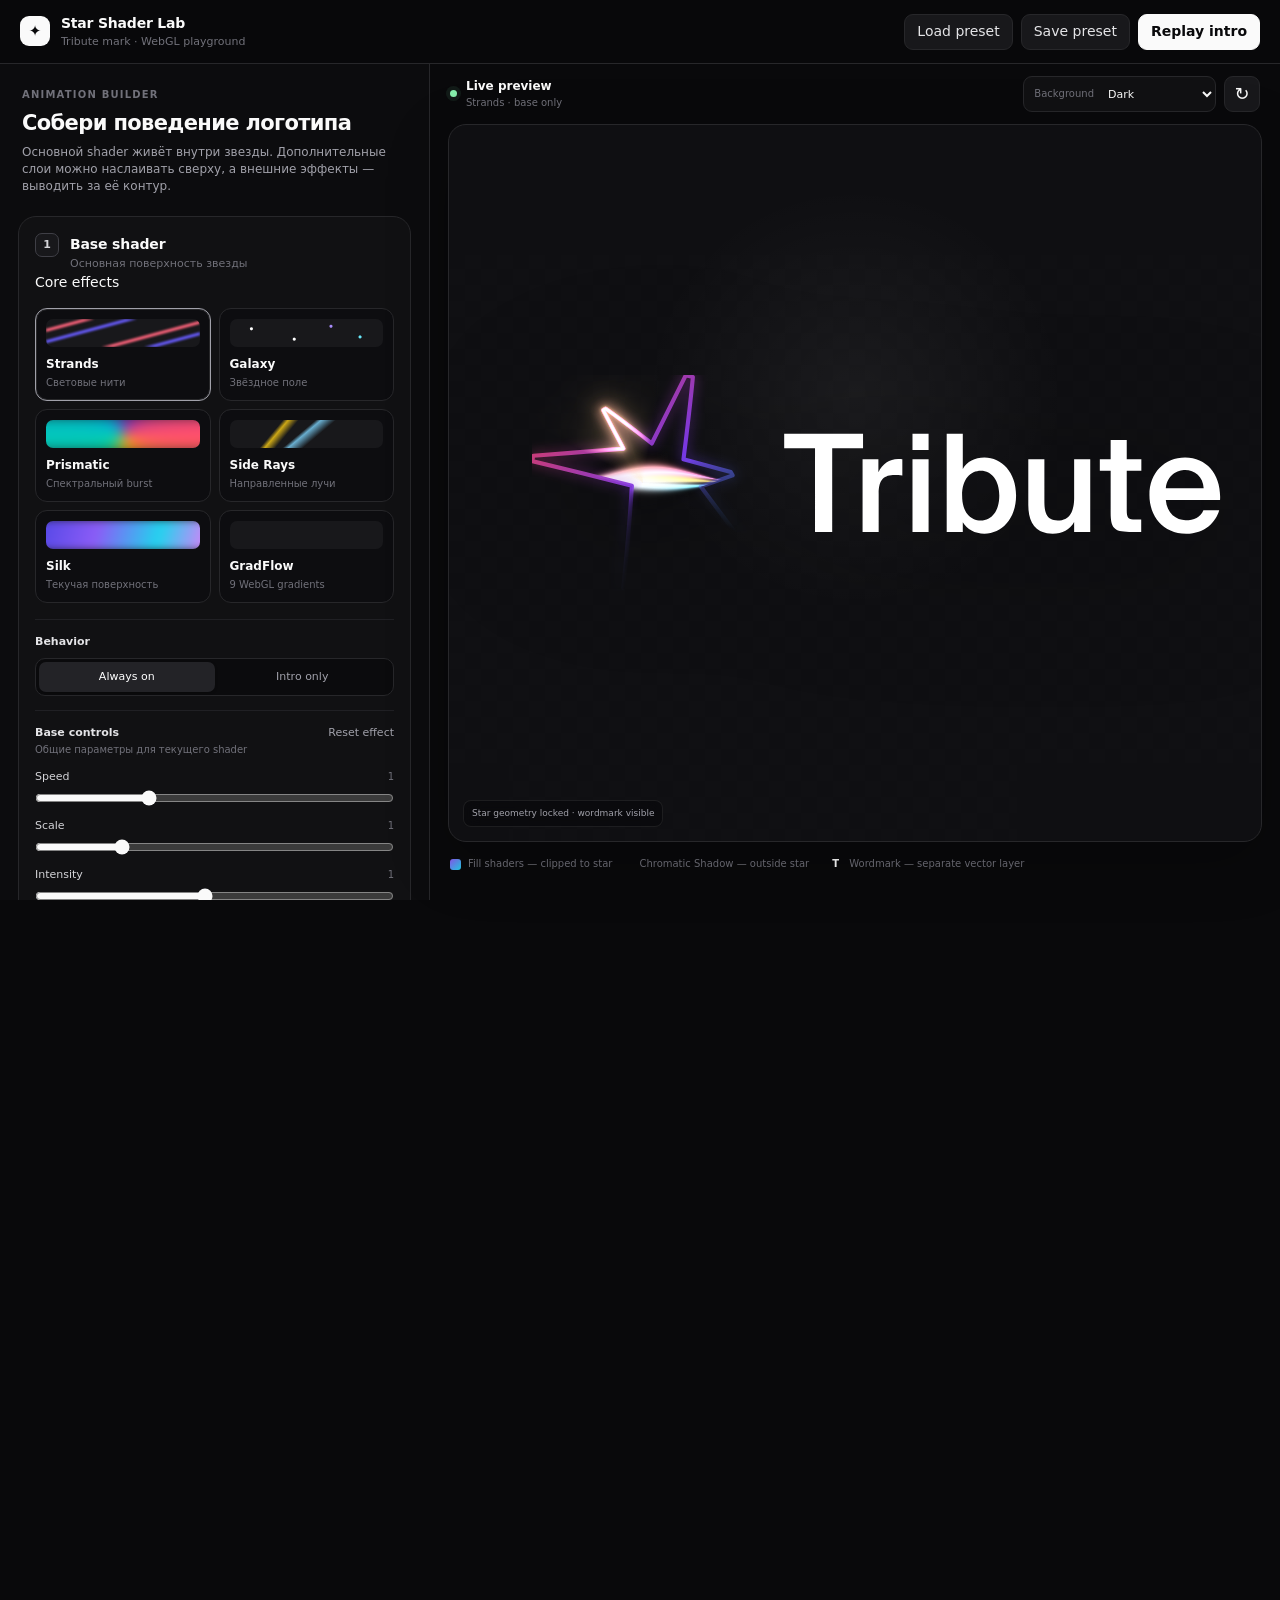
==== commit 151b5850: "Add GradFlow and chromatic shadow controls" ====
--- a/index.html
+++ b/index.html
@@ -19,57 +19,102 @@
       <button class="button primary" id="replayBtn">Replay intro</button>
     </div>
   </header>
+
   <main class="workspace">
     <aside class="inspector">
       <div class="inspector-scroll">
-        <section class="inspector-intro"><div class="eyebrow">Animation builder</div><h1>Собери поведение логотипа</h1><p>Shader живёт внутри звезды. Дополнительные WebGL-эффекты можно наслаивать сверху; wordmark остаётся отдельным чистым слоем.</p></section>
+        <section class="inspector-intro">
+          <div class="eyebrow">Animation builder</div>
+          <h1>Собери поведение логотипа</h1>
+          <p>Основной shader живёт внутри звезды. Дополнительные слои можно наслаивать сверху, а внешние эффекты — выводить за её контур.</p>
+        </section>
+
         <section class="step-section step-primary" data-step="shader">
           <div class="step-heading"><span class="step-index">1</span><div><h2>Base shader</h2><p>Основная поверхность звезды</p></div></div>
+
+          <div class="library-label">Core effects</div>
           <div class="effect-grid" id="effectGrid">
             <button class="effect-card is-active" type="button" data-effect="strands"><span class="effect-preview effect-preview-strands"></span><span class="effect-name">Strands</span><span class="effect-desc">Световые нити</span></button>
             <button class="effect-card" type="button" data-effect="galaxy"><span class="effect-preview effect-preview-galaxy"></span><span class="effect-name">Galaxy</span><span class="effect-desc">Звёздное поле</span></button>
             <button class="effect-card" type="button" data-effect="prismatic"><span class="effect-preview effect-preview-prismatic"></span><span class="effect-name">Prismatic</span><span class="effect-desc">Спектральный burst</span></button>
             <button class="effect-card" type="button" data-effect="siderays"><span class="effect-preview effect-preview-rays"></span><span class="effect-name">Side Rays</span><span class="effect-desc">Направленные лучи</span></button>
-            <button class="effect-card effect-card-wide" type="button" data-effect="silk"><span class="effect-preview effect-preview-silk"></span><span class="effect-name">Silk</span><span class="effect-desc">Мягкая текучая поверхность</span></button>
+            <button class="effect-card" type="button" data-effect="silk"><span class="effect-preview effect-preview-silk"></span><span class="effect-name">Silk</span><span class="effect-desc">Текучая поверхность</span></button>
+            <button class="effect-card" type="button" data-effect="gradflow"><span class="effect-preview effect-preview-gradflow"></span><span class="effect-name">GradFlow</span><span class="effect-desc">9 WebGL gradients</span></button>
           </div>
-          <select id="shaderMode" class="visually-hidden" aria-hidden="true"><option value="strands">Strands</option><option value="galaxy">Galaxy</option><option value="prismatic">Prismatic Burst</option><option value="siderays">Side Rays</option><option value="silk">Silk</option></select>
+          <select id="shaderMode" class="visually-hidden" aria-hidden="true"><option value="strands">Strands</option><option value="galaxy">Galaxy</option><option value="prismatic">Prismatic</option><option value="siderays">Side Rays</option><option value="silk">Silk</option><option value="gradflow">GradFlow</option></select>
+
+          <div class="gradflow-settings" id="baseGradflowSettings" hidden>
+            <div class="library-label">GradFlow type</div>
+            <div class="gradflow-type-grid" id="gradflowTypeGrid">
+              <button type="button" data-grad-type="aurora" class="grad-type is-active">Aurora</button>
+              <button type="button" data-grad-type="mesh" class="grad-type">Mesh</button>
+              <button type="button" data-grad-type="smoke" class="grad-type">Smoke</button>
+              <button type="button" data-grad-type="wave" class="grad-type">Wave</button>
+              <button type="button" data-grad-type="animated" class="grad-type">Animated</button>
+              <button type="button" data-grad-type="conic" class="grad-type">Conic</button>
+              <button type="button" data-grad-type="stripe" class="grad-type">Stripe</button>
+              <button type="button" data-grad-type="silk" class="grad-type">Silk</button>
+              <button type="button" data-grad-type="linear" class="grad-type">Linear</button>
+            </div>
+            <label class="slider-row"><span>Noise</span><output id="gradflowNoiseVal"></output><input id="gradflowNoise" type="range" min="0" max="0.5" step="0.01" value="0.2" /></label>
+          </div>
+
           <div class="control-group first-control-group"><div class="group-label">Behavior</div><div class="segmented" id="shaderRoleSegmented"><button type="button" class="segment is-active" data-role="fill">Always on</button><button type="button" class="segment" data-role="reveal">Intro only</button></div><select id="shaderRole" class="visually-hidden" aria-hidden="true"><option value="fill">Always on</option><option value="reveal">Intro only</option></select></div>
-          <div class="control-group"><div class="group-head"><div><div class="group-label">Base controls</div><div class="group-note">Общие параметры для WebGL-стека</div></div><button class="text-button" type="button" id="presetPaletteBtn">Reset effect</button></div><div class="slider-stack">
-            <label class="slider-row"><span>Speed</span><output id="speedVal"></output><input id="speed" type="range" min="0.1" max="3" step="0.05" value="1" /></label>
-            <label class="slider-row"><span>Scale</span><output id="scaleVal"></output><input id="scale" type="range" min="0.4" max="3" step="0.05" value="1" /></label>
-            <label class="slider-row"><span>Intensity</span><output id="intensityVal"></output><input id="intensity" type="range" min="0.1" max="2" step="0.05" value="1" /></label>
-            <label class="slider-row"><span>Opacity</span><output id="opacityVal"></output><input id="opacity" type="range" min="0.1" max="1" step="0.05" value="1" /></label>
-          </div></div>
-          <details class="subsection" open><summary><span>Palette</span><span class="summary-meta">shared by all shader layers</span></summary><div class="subsection-body"><div class="palette-grid">
+
+          <div class="control-group">
+            <div class="group-head"><div><div class="group-label">Base controls</div><div class="group-note">Общие параметры для текущего shader</div></div><button class="text-button" type="button" id="presetPaletteBtn">Reset effect</button></div>
+            <div class="slider-stack">
+              <label class="slider-row"><span>Speed</span><output id="speedVal"></output><input id="speed" type="range" min="0.1" max="3" step="0.05" value="1" /></label>
+              <label class="slider-row"><span>Scale</span><output id="scaleVal"></output><input id="scale" type="range" min="0.4" max="3" step="0.05" value="1" /></label>
+              <label class="slider-row"><span>Intensity</span><output id="intensityVal"></output><input id="intensity" type="range" min="0.1" max="2" step="0.05" value="1" /></label>
+              <label class="slider-row"><span>Opacity</span><output id="opacityVal"></output><input id="opacity" type="range" min="0.1" max="1" step="0.05" value="1" /></label>
+            </div>
+          </div>
+
+          <details class="subsection" open><summary><span>Palette</span><span class="summary-meta">shared by shader layers</span></summary><div class="subsection-body"><div class="palette-grid">
             <label class="color-control"><span>01</span><input id="c1" type="color" value="#FF4242"><input id="c1Text" type="text" value="#FF4242"></label>
             <label class="color-control"><span>02</span><input id="c2" type="color" value="#7C3AED"><input id="c2Text" type="text" value="#7C3AED"></label>
             <label class="color-control"><span>03</span><input id="c3" type="color" value="#06B6D4"><input id="c3Text" type="text" value="#06B6D4"></label>
             <label class="color-control"><span>04</span><input id="c4" type="color" value="#EAB308"><input id="c4Text" type="text" value="#EAB308"></label>
           </div></div></details>
-          <details class="subsection" open><summary><span>Effect layers</span><span class="summary-meta" id="layerCount">0 overlays</span></summary><div class="subsection-body"><div class="layer-stack" id="layerList"></div><button class="button secondary full-button" id="addLayerBtn" type="button">+ Add WebGL layer</button><div class="logic-note">Overlay-слои используют ту же палитру и скорость, но имеют собственный blend mode и opacity.</div></div></details>
+
+          <details class="subsection" open><summary><span>Effect layers</span><span class="summary-meta" id="layerCount">0 overlays</span></summary>
+            <div class="subsection-body">
+              <div class="layer-stack" id="layerList"></div>
+              <div class="add-layer-grid">
+                <button class="button secondary full-button" id="addLayerBtn" type="button">+ Add shader layer</button>
+                <button class="button secondary full-button accent-button" id="addShadowBtn" type="button">+ Add chromatic shadow</button>
+              </div>
+              <div class="logic-note">GradFlow работает как fill/overlay внутри звезды. Chromatic Shadow — внешний WebGL-слой и может реагировать на курсор.</div>
+            </div>
+          </details>
+
           <details class="subsection"><summary><span>Wordmark</span><span class="summary-meta">always visible</span></summary><div class="subsection-body"><div class="row-between"><div><div class="group-label">Auto contrast</div><div class="group-note">Белый на тёмном, тёмный на светлом</div></div><div class="switch on" id="wordmarkAuto" role="switch"></div></div><label class="field-block wordmark-color"><span>Custom color</span><div class="color-inline"><input id="wordmarkColor" type="color" value="#FFFFFF"><input id="wordmarkColorText" type="text" value="#FFFFFF"></div></label></div></details>
         </section>
+
         <details class="step-section collapsible-step" data-step="motion" open><summary class="step-heading"><span class="step-index">2</span><div class="step-copy"><h2>Motion</h2><p>Чистое появление без деформации path</p></div><span class="step-summary" id="motionSummary">1.0s</span></summary><div class="step-body">
           <div class="control-group compact-group"><div class="group-label">Playback</div><div class="segmented" id="autoplaySegmented"><button type="button" class="segment is-active" data-autoplay="loop">Manual replay</button><button type="button" class="segment" data-autoplay="auto">Auto preview</button></div><select id="autoplayMode" class="visually-hidden"><option value="loop">Manual</option><option value="auto">Auto</option></select></div>
           <div class="slider-stack"><label class="slider-row"><span>Duration</span><output id="revealDurationVal"></output><input id="revealDuration" type="range" min="0.25" max="2.5" step="0.05" value="1"></label><label class="slider-row"><span>Delay</span><output id="revealDelayVal"></output><input id="revealDelay" type="range" min="0" max="1.2" step="0.05" value="0.05"></label><label class="slider-row"><span>Start scale</span><output id="introStartScaleVal"></output><input id="introStartScale" type="range" min="0.55" max="1" step="0.01" value="0.82"></label></div>
-          <div class="logic-note">Никакой деформации геометрии: path звезды всегда остаётся исходным.</div><div class="inner-divider"></div>
+          <div class="inner-divider"></div>
           <div class="row-between"><div><div class="group-label">Hover perspective</div><div class="group-note">3D-наклон только звезды; wordmark остаётся стабильным</div></div><div class="switch on" id="hoverEnabled" role="switch"></div></div>
           <div class="field-row hover-fields"><label class="field-block"><span>Direction</span><select id="hoverMode"><option value="follow">Follow cursor</option><option value="inverse">Inverse</option><option value="diagonal">Diagonal</option></select></label><label class="field-block"><span>Perspective</span><select id="hoverPerspective"><option value="1100">Soft</option><option value="760" selected>Medium</option><option value="520">Deep</option></select></label></div>
           <label class="slider-row hover-strength"><span>Tilt strength</span><output id="hoverStrengthVal"></output><input id="hoverStrength" type="range" min="1" max="14" step="0.5" value="6"></label>
         </div></details>
-        <details class="step-section collapsible-step" data-step="glow" open><summary class="step-heading"><span class="step-index">3</span><div class="step-copy"><h2>Border glow</h2><p>ReactBits-style directional edge glow</p></div><div class="switch on" id="glowEnabled" role="switch"></div></summary><div class="step-body">
-          <div class="reactbits-note">Поведение повторяет ключевую механику ReactBits Border Glow: угол от курсора, proximity к краю, cone mask и многослойный outer glow.</div>
+
+        <details class="step-section collapsible-step" data-step="glow" open><summary class="step-heading"><span class="step-index">3</span><div class="step-copy"><h2>Border glow</h2><p>Directional edge glow</p></div><div class="switch on" id="glowEnabled" role="switch"></div></summary><div class="step-body">
           <div class="row-between glow-sweep-row"><div><div class="group-label">Animated sweep</div><div class="group-note">Автопроход, когда курсор не над звездой</div></div><div class="switch on" id="glowAnimated" role="switch"></div></div>
           <label class="field-block"><span>Glow color</span><div class="color-inline"><input id="glowColor" type="color" value="#FFD58A"><input id="glowColorText" type="text" value="#FFD58A"></div></label>
           <div class="slider-stack glow-controls"><label class="slider-row"><span>Edge sensitivity</span><output id="glowEdgeSensitivityVal"></output><input id="glowEdgeSensitivity" type="range" min="0" max="70" step="1" value="30"></label><label class="slider-row"><span>Glow radius</span><output id="glowRadiusVal"></output><input id="glowRadius" type="range" min="8" max="70" step="1" value="40"></label><label class="slider-row"><span>Glow intensity</span><output id="glowIntensityVal"></output><input id="glowIntensity" type="range" min="0.2" max="2" step="0.05" value="1"></label><label class="slider-row"><span>Cone spread</span><output id="glowConeSpreadVal"></output><input id="glowConeSpread" type="range" min="8" max="42" step="1" value="25"></label></div>
         </div></details>
+
         <details class="step-section collapsible-step preset-step" data-step="preset"><summary class="step-heading"><span class="step-index">4</span><div class="step-copy"><h2>Preset data</h2><p>Импорт, копирование и ручная правка</p></div></summary><div class="step-body"><div class="preset-actions"><button class="button secondary" id="copyPresetBtn">Copy JSON</button><button class="button secondary" id="applyDumpBtn">Apply JSON</button></div><textarea id="presetDump" spellcheck="false"></textarea></div></details>
       </div>
     </aside>
+
     <section class="preview-area">
       <div class="preview-toolbar"><div class="preview-title-block"><span class="live-dot"></span><div><strong>Live preview</strong><span id="activeEffectLabel">Strands · base</span></div></div><div class="preview-actions"><div class="background-switcher"><span>Background</span><select id="bgMode"><option value="dark">Dark</option><option value="light">Light</option><option value="transparent">Transparent</option></select></div><button class="button icon-button" id="previewReplayBtn" type="button" title="Replay intro">↻</button></div></div>
       <div class="stage-frame" id="stageCard"><div class="checker" id="checker"></div><div class="stage"><div class="shell"><div class="shapeWrap" id="shapeWrap"></div></div></div><div class="stage-badge">Star geometry locked · wordmark visible</div></div>
-      <div class="preview-footer"><div class="preview-legend"><span class="legend-swatch"></span><span>WebGL layers — clipped to star</span></div><div class="preview-legend"><span class="legend-line"></span><span>Border Glow — pointer / sweep driven</span></div><div class="preview-legend"><span class="legend-type">T</span><span>Wordmark — separate vector layer</span></div></div>
+      <div class="preview-footer"><div class="preview-legend"><span class="legend-swatch"></span><span>Fill shaders — clipped to star</span></div><div class="preview-legend"><span class="legend-shadow"></span><span>Chromatic Shadow — outside star</span></div><div class="preview-legend"><span class="legend-type">T</span><span>Wordmark — separate vector layer</span></div></div>
     </section>
   </main>
 </div>
@@ -77,4 +122,4 @@
 <script src="shaders.js"></script>
 <script src="app.js"></script>
 </body>
-</html>+</html>
--- a/styles.css
+++ b/styles.css
@@ -14,7 +14,7 @@
 .layer-stack{display:grid;gap:8px}.layer-row{display:grid;grid-template-columns:minmax(0,1.05fr) minmax(0,.9fr) 86px 28px;gap:6px;align-items:center;padding:8px;border:1px solid var(--border);border-radius:10px;background:#0d0d10}.layer-row select{height:30px;padding:0 6px;font-size:10px;min-width:0}.layer-opacity{display:grid;gap:2px}.layer-opacity span{font-size:9px;color:var(--muted2);display:flex;justify-content:space-between}.layer-opacity input{width:100%;accent-color:#fff}.layer-remove{width:28px;height:28px;border:1px solid var(--border);background:#18181b;border-radius:8px;cursor:pointer;color:var(--muted)}.layer-remove:hover{color:#fff;border-color:#52525b}.layer-empty{padding:10px;border:1px dashed #2f2f34;border-radius:10px;color:var(--muted2);font-size:10px;text-align:center}
 .preview-area{min-width:0;min-height:0;display:grid;grid-template-rows:60px minmax(0,1fr) 44px;padding:0 18px 14px}.preview-toolbar{display:flex;align-items:center;justify-content:space-between;padding:0 2px}.preview-title-block{display:flex;align-items:center;gap:9px}.live-dot{width:7px;height:7px;border-radius:50%;background:#86efac;box-shadow:0 0 0 4px rgba(134,239,172,.08)}.preview-title-block strong{display:block;font-size:12px}.preview-title-block span:not(.live-dot){display:block;color:var(--muted2);font-size:10px;margin-top:1px}.preview-actions{display:flex;align-items:center;gap:8px}.background-switcher{display:flex;align-items:center;gap:8px;border:1px solid var(--border);background:#111113;border-radius:9px;height:36px;padding-left:10px}.background-switcher span{font-size:10px;color:var(--muted2)}.background-switcher select{height:34px;border:0;background:transparent;padding:0 25px 0 2px;font-size:11px}
 .stage-frame{position:relative;overflow:hidden;border:1px solid var(--border);border-radius:var(--radius-lg);background:radial-gradient(circle at 50% 38%,rgba(255,255,255,.05),transparent 35%),#0f0f12;box-shadow:var(--shadow);min-height:0}.checker{position:absolute;inset:0;background-image:linear-gradient(45deg,rgba(255,255,255,.028) 25%,transparent 25%),linear-gradient(-45deg,rgba(255,255,255,.028) 25%,transparent 25%),linear-gradient(45deg,transparent 75%,rgba(255,255,255,.028) 75%),linear-gradient(-45deg,transparent 75%,rgba(255,255,255,.028) 75%);background-size:32px 32px;background-position:0 0,0 16px,16px -16px,-16px 0;opacity:.18}.stage{position:absolute;inset:0;display:grid;place-items:center}.shell{width:min(76vw,860px);display:grid;place-items:center;padding:36px}.shapeWrap{position:relative;width:min(88%,760px);aspect-ratio:302/94;filter:drop-shadow(0 18px 68px rgba(0,0,0,.52));transform:translateZ(0)}
-.logo-composition{position:absolute;inset:0}.wordmark-svg{position:absolute;inset:0;width:100%;height:100%;z-index:8;overflow:visible;pointer-events:none}.star-scene{position:absolute;left:0;top:0;width:31.955%;height:100%;z-index:10;transform-origin:50% 50%;transform-style:preserve-3d;will-change:transform}.star-intro{position:absolute;inset:0;transform-origin:center;will-change:transform,opacity}.star-svg,.shader-stack,.shader-layer,.border-glow-star,.glow-mesh,.glow-light{position:absolute;inset:0;width:100%;height:100%}.star-svg{z-index:1;overflow:visible}.shader-stack{z-index:2}.shader-layer{pointer-events:none}.border-glow-star{z-index:4;pointer-events:none;--cursor-angle:45deg;--edge-proximity:0;--edge-sensitivity:30;--cone-spread:25}.glow-mesh,.glow-light{overflow:visible;transition:opacity .18s ease-out}.glow-mesh{z-index:1;opacity:calc((var(--edge-proximity) - (var(--edge-sensitivity) + 18))/(100 - (var(--edge-sensitivity) + 18)));mask-image:conic-gradient(from var(--cursor-angle) at center,black calc(var(--cone-spread)*1%),transparent calc((var(--cone-spread) + 15)*1%),transparent calc((100 - var(--cone-spread) - 15)*1%),black calc((100 - var(--cone-spread))*1%));-webkit-mask-image:conic-gradient(from var(--cursor-angle) at center,black calc(var(--cone-spread)*1%),transparent calc((var(--cone-spread) + 15)*1%),transparent calc((100 - var(--cone-spread) - 15)*1%),black calc((100 - var(--cone-spread))*1%))}.glow-light{z-index:2;opacity:calc((var(--edge-proximity) - var(--edge-sensitivity))/(100 - var(--edge-sensitivity)));mask-image:conic-gradient(from var(--cursor-angle) at center,black 2.5%,transparent 10%,transparent 90%,black 97.5%);-webkit-mask-image:conic-gradient(from var(--cursor-angle) at center,black 2.5%,transparent 10%,transparent 90%,black 97.5%);mix-blend-mode:plus-lighter}.glow-disabled{display:none!important}
+.logo-composition{position:absolute;inset:0}.wordmark-svg{position:absolute;inset:0;width:100%;height:100%;z-index:8;overflow:visible;pointer-events:none}.star-scene{position:absolute;left:0;top:0;width:31.955%;height:100%;z-index:10;transform-origin:50% 50%;transform-style:preserve-3d;will-change:transform}.star-intro{position:absolute;inset:0;transform-origin:center;will-change:transform,opacity}.star-svg,.shader-stack,.shader-layer,.border-glow-star,.glow-mesh,.glow-light{position:absolute;inset:0;width:100%;height:100%}.star-svg{z-index:1;overflow:visible}.shader-stack{z-index:2}.shader-layer{pointer-events:none}.border-glow-star{z-index:4;pointer-events:none;--cursor-angle:45deg;--edge-proximity:0;--edge-sensitivity:30;--color-sensitivity:calc(var(--edge-sensitivity) + 18);--cone-spread:25}.glow-mesh,.glow-light{overflow:visible;transition:opacity .18s ease-out}.glow-mesh{z-index:1;opacity:calc((var(--edge-proximity) - var(--color-sensitivity))/(100 - var(--color-sensitivity)));mask-image:conic-gradient(from var(--cursor-angle) at center,black calc(var(--cone-spread)*1%),transparent calc((var(--cone-spread) + 15)*1%),transparent calc((100 - var(--cone-spread) - 15)*1%),black calc((100 - var(--cone-spread))*1%));-webkit-mask-image:conic-gradient(from var(--cursor-angle) at center,black calc(var(--cone-spread)*1%),transparent calc((var(--cone-spread) + 15)*1%),transparent calc((100 - var(--cone-spread) - 15)*1%),black calc((100 - var(--cone-spread))*1%))}.glow-light{z-index:2;opacity:calc((var(--edge-proximity) - var(--edge-sensitivity))/(100 - var(--edge-sensitivity)));mask-image:conic-gradient(from var(--cursor-angle) at center,black 2.5%,transparent 10%,transparent 90%,black 97.5%);-webkit-mask-image:conic-gradient(from var(--cursor-angle) at center,black 2.5%,transparent 10%,transparent 90%,black 97.5%);mix-blend-mode:plus-lighter}.glow-disabled{display:none!important}
 .stage-badge{position:absolute;left:14px;bottom:14px;padding:6px 8px;border-radius:8px;border:1px solid rgba(255,255,255,.08);background:rgba(9,9,11,.65);backdrop-filter:blur(10px);font-size:9px;color:var(--muted)}.preview-footer{display:flex;align-items:center;gap:20px;padding:0 2px;color:var(--muted2);font-size:10px;flex-wrap:wrap}.preview-legend{display:flex;align-items:center;gap:7px}.legend-swatch{width:11px;height:11px;border-radius:3px;background:linear-gradient(135deg,#8b5cf6,#22d3ee)}.legend-line{width:13px;height:2px;border-radius:99px;background:#ffd58a;box-shadow:0 0 6px #ffd58a}.legend-type{width:13px;text-align:center;font-weight:700;color:#fff}
 .toast{position:fixed;left:50%;bottom:22px;transform:translateX(-50%);padding:9px 12px;border-radius:9px;background:#fafafa;color:#09090b;font-size:11px;font-weight:650;opacity:0;pointer-events:none;transition:.18s;z-index:100}.toast.show{opacity:1}.visually-hidden{position:absolute!important;width:1px!important;height:1px!important;padding:0!important;margin:-1px!important;overflow:hidden!important;clip:rect(0,0,0,0)!important;white-space:nowrap!important;border:0!important}
 @media(max-width:1050px){body{overflow:auto}.app-shell{height:auto;min-height:100%}.workspace{grid-template-columns:1fr}.inspector{border-right:0;border-bottom:1px solid var(--border)}.preview-area{min-height:620px}.inspector-scroll{overflow:visible}.header-actions .button.secondary{display:none}.shell{width:94vw}.layer-row{grid-template-columns:1fr 1fr}.layer-remove{grid-column:2;justify-self:end}}
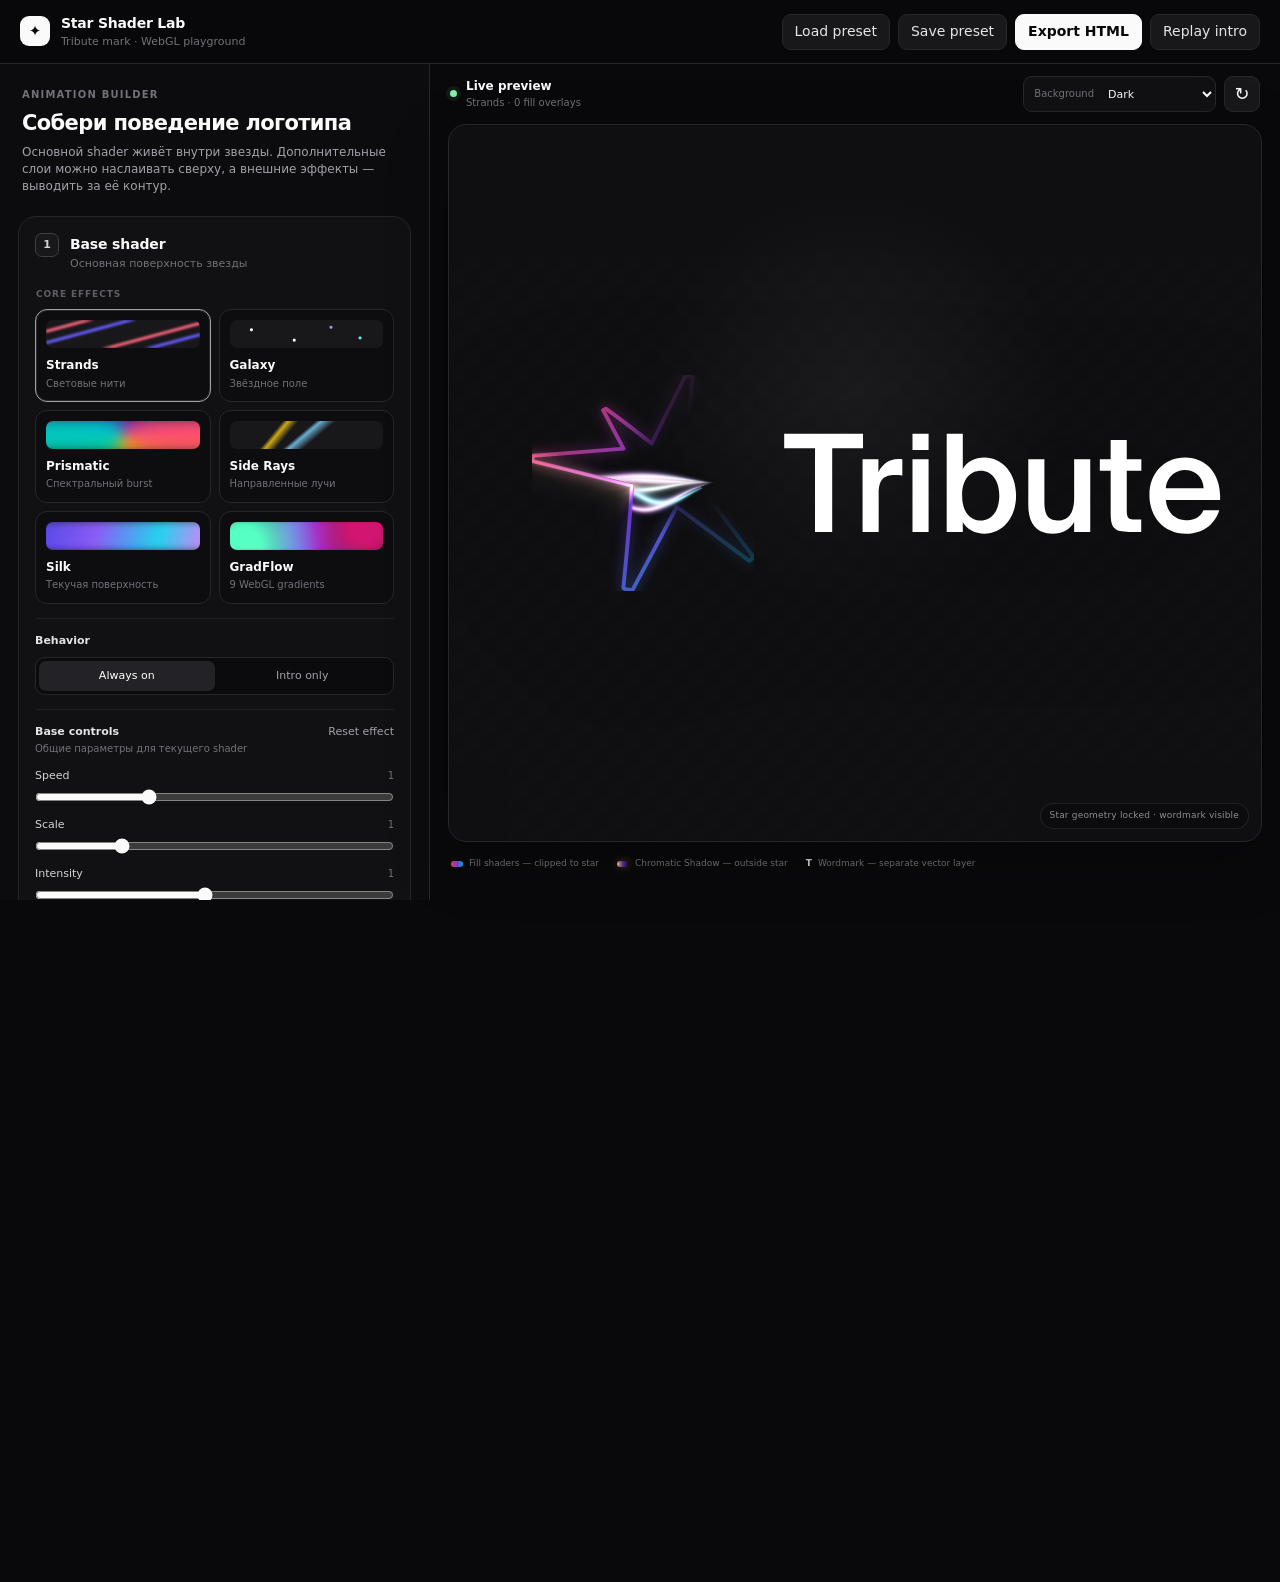
==== commit 2757b8d2: "Add reveal curve and glow thickness controls" ====
--- a/index.html
+++ b/index.html
@@ -16,7 +16,8 @@
     <div class="header-actions">
       <label class="button secondary"><input id="importFile" type="file" accept=".json,.html,.htm" />Load preset</label>
       <button class="button secondary" id="savePresetBtn">Save preset</button>
-      <button class="button primary" id="replayBtn">Replay intro</button>
+      <button class="button primary" id="exportHtmlBtn">Export HTML</button>
+      <button class="button secondary" id="replayBtn">Replay intro</button>
     </div>
   </header>
 
@@ -94,7 +95,7 @@
 
         <details class="step-section collapsible-step" data-step="motion" open><summary class="step-heading"><span class="step-index">2</span><div class="step-copy"><h2>Motion</h2><p>Чистое появление без деформации path</p></div><span class="step-summary" id="motionSummary">1.0s</span></summary><div class="step-body">
           <div class="control-group compact-group"><div class="group-label">Playback</div><div class="segmented" id="autoplaySegmented"><button type="button" class="segment is-active" data-autoplay="loop">Manual replay</button><button type="button" class="segment" data-autoplay="auto">Auto preview</button></div><select id="autoplayMode" class="visually-hidden"><option value="loop">Manual</option><option value="auto">Auto</option></select></div>
-          <div class="slider-stack"><label class="slider-row"><span>Duration</span><output id="revealDurationVal"></output><input id="revealDuration" type="range" min="0.25" max="2.5" step="0.05" value="1"></label><label class="slider-row"><span>Delay</span><output id="revealDelayVal"></output><input id="revealDelay" type="range" min="0" max="1.2" step="0.05" value="0.05"></label><label class="slider-row"><span>Start scale</span><output id="introStartScaleVal"></output><input id="introStartScale" type="range" min="0.55" max="1" step="0.01" value="0.82"></label></div>
+          <div class="field-row"><label class="field-block"><span>Reveal mode</span><select id="revealMode"><option value="scale">Scale fade</option><option value="clockwise">Clockwise sweep</option></select></label><label class="field-block"><span>Easing curve</span><select id="revealEasing"><option value="smooth">Smooth</option><option value="easeout">Ease out</option><option value="snappy">Snappy</option><option value="linear">Linear</option></select></label></div><div class="slider-stack"><label class="slider-row"><span>Duration</span><output id="revealDurationVal"></output><input id="revealDuration" type="range" min="0.25" max="2.5" step="0.05" value="1"></label><label class="slider-row"><span>Delay</span><output id="revealDelayVal"></output><input id="revealDelay" type="range" min="0" max="1.2" step="0.05" value="0.05"></label><label class="slider-row"><span>Start scale</span><output id="introStartScaleVal"></output><input id="introStartScale" type="range" min="0.04" max="1" step="0.01" value="0.18"></label></div>
           <div class="inner-divider"></div>
           <div class="row-between"><div><div class="group-label">Hover perspective</div><div class="group-note">3D-наклон только звезды; wordmark остаётся стабильным</div></div><div class="switch on" id="hoverEnabled" role="switch"></div></div>
           <div class="field-row hover-fields"><label class="field-block"><span>Direction</span><select id="hoverMode"><option value="follow">Follow cursor</option><option value="inverse">Inverse</option><option value="diagonal">Diagonal</option></select></label><label class="field-block"><span>Perspective</span><select id="hoverPerspective"><option value="1100">Soft</option><option value="760" selected>Medium</option><option value="520">Deep</option></select></label></div>
@@ -104,7 +105,7 @@
         <details class="step-section collapsible-step" data-step="glow" open><summary class="step-heading"><span class="step-index">3</span><div class="step-copy"><h2>Border glow</h2><p>Directional edge glow</p></div><div class="switch on" id="glowEnabled" role="switch"></div></summary><div class="step-body">
           <div class="row-between glow-sweep-row"><div><div class="group-label">Animated sweep</div><div class="group-note">Автопроход, когда курсор не над звездой</div></div><div class="switch on" id="glowAnimated" role="switch"></div></div>
           <label class="field-block"><span>Glow color</span><div class="color-inline"><input id="glowColor" type="color" value="#FFD58A"><input id="glowColorText" type="text" value="#FFD58A"></div></label>
-          <div class="slider-stack glow-controls"><label class="slider-row"><span>Edge sensitivity</span><output id="glowEdgeSensitivityVal"></output><input id="glowEdgeSensitivity" type="range" min="0" max="70" step="1" value="30"></label><label class="slider-row"><span>Glow radius</span><output id="glowRadiusVal"></output><input id="glowRadius" type="range" min="8" max="70" step="1" value="40"></label><label class="slider-row"><span>Glow intensity</span><output id="glowIntensityVal"></output><input id="glowIntensity" type="range" min="0.2" max="2" step="0.05" value="1"></label><label class="slider-row"><span>Cone spread</span><output id="glowConeSpreadVal"></output><input id="glowConeSpread" type="range" min="8" max="42" step="1" value="25"></label></div>
+          <div class="slider-stack glow-controls"><label class="slider-row"><span>Edge sensitivity</span><output id="glowEdgeSensitivityVal"></output><input id="glowEdgeSensitivity" type="range" min="0" max="70" step="1" value="30"></label><label class="slider-row"><span>Stroke thickness</span><output id="glowStrokeThicknessVal"></output><input id="glowStrokeThickness" type="range" min="0.5" max="3" step="0.05" value="1"></label><label class="slider-row"><span>Glow radius</span><output id="glowRadiusVal"></output><input id="glowRadius" type="range" min="8" max="70" step="1" value="40"></label><label class="slider-row"><span>Glow intensity</span><output id="glowIntensityVal"></output><input id="glowIntensity" type="range" min="0.2" max="2" step="0.05" value="1"></label><label class="slider-row"><span>Cone spread</span><output id="glowConeSpreadVal"></output><input id="glowConeSpread" type="range" min="8" max="42" step="1" value="25"></label></div>
         </div></details>
 
         <details class="step-section collapsible-step preset-step" data-step="preset"><summary class="step-heading"><span class="step-index">4</span><div class="step-copy"><h2>Preset data</h2><p>Импорт, копирование и ручная правка</p></div></summary><div class="step-body"><div class="preset-actions"><button class="button secondary" id="copyPresetBtn">Copy JSON</button><button class="button secondary" id="applyDumpBtn">Apply JSON</button></div><textarea id="presetDump" spellcheck="false"></textarea></div></details>
@@ -121,5 +122,6 @@
 <div class="toast" id="toast"></div>
 <script src="shaders.js"></script>
 <script src="app.js"></script>
+<script src="motion-enhancements.js"></script>
 </body>
 </html>
--- a/styles.css
+++ b/styles.css
@@ -1,20 +1,19 @@
 :root{--background:#09090b;--foreground:#fafafa;--card:#111113;--card2:#151518;--muted:#a1a1aa;--muted2:#71717a;--border:#27272a;--border-soft:#202024;--input:#18181b;--primary:#fafafa;--primary-fg:#09090b;--radius:12px;--radius-lg:18px;--shadow:0 18px 60px rgba(0,0,0,.25)}
 *{box-sizing:border-box}html,body{margin:0;width:100%;height:100%;background:var(--background);color:var(--foreground);font:14px/1.45 Inter,ui-sans-serif,system-ui,-apple-system,"Segoe UI",sans-serif}body{overflow:hidden}button,input,select,textarea{font:inherit}button{color:inherit}input[type=file]{display:none}
 .app-shell{height:100%;display:grid;grid-template-rows:64px minmax(0,1fr)}.app-header{height:64px;display:flex;align-items:center;gap:16px;padding:0 20px;border-bottom:1px solid var(--border);background:rgba(9,9,11,.94);backdrop-filter:blur(18px);position:relative;z-index:20}.brand-block{display:flex;align-items:center;gap:11px;min-width:260px}.brand-mark{width:30px;height:30px;border-radius:9px;display:grid;place-items:center;background:var(--primary);color:var(--primary-fg);font-size:15px}.brand-title{font-weight:650;letter-spacing:-.015em}.brand-caption{font-size:11px;color:var(--muted2);margin-top:1px}.header-actions{margin-left:auto;display:flex;gap:8px}
-.button{height:36px;border-radius:9px;border:1px solid var(--border);background:var(--input);padding:0 12px;display:inline-flex;align-items:center;justify-content:center;gap:7px;cursor:pointer;transition:background .16s,border-color .16s,transform .08s}.button:hover{background:#202024;border-color:#3f3f46}.button:active{transform:translateY(1px)}.button.primary{background:var(--primary);color:var(--primary-fg);border-color:var(--primary);font-weight:600}.button.primary:hover{background:#e4e4e7}.button.secondary{color:#e4e4e7}.icon-button{width:36px;padding:0;font-size:18px}.full-button{width:100%;margin-top:8px}
+.button{height:36px;border-radius:9px;border:1px solid var(--border);background:var(--input);padding:0 12px;display:inline-flex;align-items:center;justify-content:center;gap:7px;cursor:pointer;transition:background .16s,border-color .16s,transform .08s}.button:hover{background:#202024;border-color:#3f3f46}.button:active{transform:translateY(1px)}.button.primary{background:var(--primary);color:var(--primary-fg);border-color:var(--primary);font-weight:600}.button.primary:hover{background:#e4e4e7}.button.secondary{color:#e4e4e7}.icon-button{width:36px;padding:0;font-size:18px}.full-button{width:100%}.accent-button{border-color:#4c3f2a;background:linear-gradient(180deg,#211b12,#17130e);color:#ffe0a3}.accent-button:hover{border-color:#745d34;background:#292016}
 .workspace{min-height:0;display:grid;grid-template-columns:430px minmax(0,1fr)}.inspector{min-height:0;border-right:1px solid var(--border);background:#0c0c0e}.inspector-scroll{height:100%;overflow:auto;padding:22px 18px 34px;scrollbar-width:thin;scrollbar-color:#3f3f46 transparent}.inspector-intro{padding:2px 4px 20px}.eyebrow{text-transform:uppercase;letter-spacing:.12em;color:var(--muted2);font-size:10px;font-weight:700;margin-bottom:8px}.inspector-intro h1{font-size:21px;line-height:1.2;letter-spacing:-.03em;margin:0 0 8px}.inspector-intro p{font-size:12px;color:var(--muted);margin:0;max-width:370px}
 .step-section{border:1px solid var(--border);border-radius:var(--radius-lg);background:var(--card);overflow:hidden;margin-bottom:12px}.step-primary{padding:16px}.step-heading{display:flex;align-items:flex-start;gap:11px;list-style:none}.step-heading::-webkit-details-marker{display:none}.step-index{flex:0 0 auto;width:24px;height:24px;border-radius:7px;border:1px solid #3f3f46;background:#18181b;display:grid;place-items:center;font-size:11px;font-weight:700;color:#d4d4d8}.step-heading h2{font-size:14px;margin:1px 0 2px;letter-spacing:-.01em}.step-heading p{font-size:11px;color:var(--muted2);margin:0}.step-copy{min-width:0;flex:1}.step-summary{margin-left:auto;font-size:11px;color:var(--muted2);white-space:nowrap;padding-top:4px}.collapsible-step>summary{cursor:pointer;padding:15px 16px;align-items:center}.collapsible-step>summary::after{content:'⌄';font-size:15px;color:var(--muted2);margin-left:3px;transition:transform .16s}.collapsible-step[open]>summary::after{transform:rotate(180deg)}.collapsible-step[open]>summary{border-bottom:1px solid var(--border-soft)}.step-body{padding:15px 16px 17px}
-.effect-grid{display:grid;grid-template-columns:1fr 1fr;gap:8px;margin:16px 0}.effect-card{position:relative;min-height:88px;padding:10px;border-radius:12px;border:1px solid var(--border);background:#0d0d10;text-align:left;cursor:pointer;overflow:hidden;transition:border-color .16s,background .16s,transform .12s}.effect-card:hover{border-color:#52525b;background:#111114}.effect-card.is-active{border-color:#a1a1aa;box-shadow:0 0 0 1px rgba(255,255,255,.11) inset}.effect-card-wide{grid-column:1/-1;min-height:74px}.effect-preview{display:block;height:28px;border-radius:7px;margin-bottom:9px;background:#18181b;overflow:hidden;position:relative}.effect-preview:before,.effect-preview:after{content:'';position:absolute;inset:0}.effect-preview-strands:before{background:repeating-linear-gradient(165deg,transparent 0 9px,#ff647c 10px 12px,transparent 13px 20px,#685cff 21px 23px,transparent 24px 32px);filter:blur(1px)}.effect-preview-galaxy:before{background:radial-gradient(circle at 14% 35%,#fff 0 1px,transparent 2px),radial-gradient(circle at 66% 26%,#a78bfa 0 1px,transparent 2px),radial-gradient(circle at 42% 72%,#fff 0 1px,transparent 2px),radial-gradient(circle at 85% 64%,#67e8f9 0 1px,transparent 2px)}.effect-preview-prismatic:before{background:conic-gradient(from 90deg,#ff4d6d,#ffb703,#06d6a0,#00b4d8,#7b2cbf,#ff4d6d);filter:blur(5px);transform:scale(1.25)}.effect-preview-rays:before{background:linear-gradient(130deg,transparent 0 30%,rgba(250,204,21,.8) 33%,transparent 39%),linear-gradient(140deg,transparent 0 46%,rgba(125,211,252,.8) 49%,transparent 57%)}.effect-preview-silk:before{background:linear-gradient(105deg,#4f46e5,#8b5cf6 35%,#22d3ee 70%,#e879f9);filter:blur(4px);transform:scale(1.12)}.effect-name{display:block;font-size:12px;font-weight:650}.effect-desc{display:block;font-size:10px;color:var(--muted2);margin-top:2px}
-.control-group{padding-top:14px;margin-top:14px;border-top:1px solid var(--border-soft)}.first-control-group{margin-top:4px}.compact-group{padding-top:0;margin-top:0;border-top:0;margin-bottom:14px}.group-label{font-size:11px;font-weight:650;color:#e4e4e7}.group-note{font-size:10px;color:var(--muted2);margin-top:2px}.group-head{display:flex;justify-content:space-between;align-items:flex-start;margin-bottom:12px}.text-button{padding:0;border:0;background:transparent;color:var(--muted);font-size:11px;cursor:pointer}.text-button:hover{color:#fff}.row-between{display:flex;align-items:center;justify-content:space-between;gap:12px}
+.library-label{text-transform:uppercase;letter-spacing:.1em;font-size:9px;font-weight:700;color:#5f5f68;margin:16px 1px 8px}.effect-grid{display:grid;grid-template-columns:1fr 1fr;gap:8px}.effect-card{position:relative;min-height:88px;padding:10px;border-radius:12px;border:1px solid var(--border);background:#0d0d10;text-align:left;cursor:pointer;overflow:hidden;transition:border-color .16s,background .16s,transform .12s}.effect-card:hover{border-color:#52525b;background:#111114}.effect-card.is-active{border-color:#a1a1aa;box-shadow:0 0 0 1px rgba(255,255,255,.11) inset}.effect-preview{display:block;height:28px;border-radius:7px;margin-bottom:9px;background:#18181b;overflow:hidden;position:relative}.effect-preview:before,.effect-preview:after{content:'';position:absolute;inset:0}.effect-preview-strands:before{background:repeating-linear-gradient(165deg,transparent 0 9px,#ff647c 10px 12px,transparent 13px 20px,#685cff 21px 23px,transparent 24px 32px);filter:blur(1px)}.effect-preview-galaxy:before{background:radial-gradient(circle at 14% 35%,#fff 0 1px,transparent 2px),radial-gradient(circle at 66% 26%,#a78bfa 0 1px,transparent 2px),radial-gradient(circle at 42% 72%,#fff 0 1px,transparent 2px),radial-gradient(circle at 85% 64%,#67e8f9 0 1px,transparent 2px)}.effect-preview-prismatic:before{background:conic-gradient(from 90deg,#ff4d6d,#ffb703,#06d6a0,#00b4d8,#7b2cbf,#ff4d6d);filter:blur(5px);transform:scale(1.25)}.effect-preview-rays:before{background:linear-gradient(130deg,transparent 0 30%,rgba(250,204,21,.8) 33%,transparent 39%),linear-gradient(140deg,transparent 0 46%,rgba(125,211,252,.8) 49%,transparent 57%)}.effect-preview-silk:before{background:linear-gradient(105deg,#4f46e5,#8b5cf6 35%,#22d3ee 70%,#e879f9);filter:blur(4px);transform:scale(1.12)}.effect-preview-gradflow:before{background:radial-gradient(circle at 15% 80%,#56ffc3 0 12%,transparent 48%),radial-gradient(circle at 82% 28%,#d21570 0 10%,transparent 46%),radial-gradient(circle at 48% 52%,#8c3ff8 0 18%,#121217 68%);filter:blur(2px);transform:scale(1.18)}.effect-name{display:block;font-size:12px;font-weight:650}.effect-desc{display:block;font-size:10px;color:var(--muted2);margin-top:2px}
+.gradflow-settings{margin-top:12px;padding:11px;border:1px solid #2d2b39;border-radius:12px;background:linear-gradient(180deg,rgba(124,58,237,.08),rgba(6,182,212,.025))}.gradflow-settings .library-label{margin:0 0 8px;color:#8f88a3}.gradflow-type-grid{display:grid;grid-template-columns:repeat(3,1fr);gap:5px;margin-bottom:12px}.grad-type{height:28px;border:1px solid #312f39;border-radius:8px;background:#111116;color:#9f9fa8;font-size:10px;cursor:pointer}.grad-type:hover{border-color:#57525f;color:#fff}.grad-type.is-active{border-color:#7c6fa4;background:#201a2d;color:#fff}
+.control-group{padding-top:14px;margin-top:14px;border-top:1px solid var(--border-soft)}.first-control-group{margin-top:14px}.compact-group{padding-top:0;margin-top:0;border-top:0;margin-bottom:14px}.group-label{font-size:11px;font-weight:650;color:#e4e4e7}.group-note{font-size:10px;color:var(--muted2);margin-top:2px}.group-head{display:flex;justify-content:space-between;align-items:flex-start;margin-bottom:12px}.text-button{padding:0;border:0;background:transparent;color:var(--muted);font-size:11px;cursor:pointer}.text-button:hover{color:#fff}.row-between{display:flex;align-items:center;justify-content:space-between;gap:12px}
 .segmented{display:grid;grid-template-columns:1fr 1fr;background:#0b0b0d;border:1px solid var(--border);padding:3px;border-radius:10px;margin-top:8px}.segment{height:30px;border:0;background:transparent;border-radius:7px;color:var(--muted);font-size:11px;cursor:pointer}.segment.is-active{background:#232327;color:#fff;box-shadow:0 1px 3px rgba(0,0,0,.25)}
 .slider-stack{display:grid;gap:12px}.slider-row{display:grid;grid-template-columns:1fr auto;gap:5px 12px;align-items:center;font-size:11px;color:#d4d4d8}.slider-row output{font-variant-numeric:tabular-nums;color:var(--muted2);font-size:10px}.slider-row input[type=range]{grid-column:1/-1;width:100%;accent-color:#fafafa;margin:0;height:16px}
 .subsection{border-top:1px solid var(--border-soft);margin-top:14px;padding-top:2px}.subsection>summary{list-style:none;display:flex;justify-content:space-between;align-items:center;padding:12px 0 8px;cursor:pointer;font-size:11px;font-weight:650}.subsection>summary::-webkit-details-marker{display:none}.summary-meta{font-size:10px;color:var(--muted2);font-weight:400}.subsection-body{padding-top:4px}.palette-grid{display:grid;grid-template-columns:1fr 1fr;gap:8px}.color-control{display:grid;grid-template-columns:20px 28px 1fr;align-items:center;gap:6px;padding:7px 8px;border:1px solid var(--border);border-radius:10px;background:#0d0d10}.color-control>span{font-size:9px;color:var(--muted2)}input[type=color]{width:28px;height:28px;padding:0;border:0;background:transparent;border-radius:7px;overflow:hidden}input[type=text],select,textarea{border:1px solid var(--border);background:var(--input);color:var(--foreground);border-radius:8px;outline:none}input[type=text]{height:28px;padding:0 7px;font-size:10px;font-family:ui-monospace,SFMono-Regular,Consolas,monospace;min-width:0}.color-control input[type=text]{background:transparent;border:0;padding:0}
-.field-row{display:grid;grid-template-columns:1fr 1fr;gap:10px}.field-block{display:grid;gap:7px;font-size:11px;color:#d4d4d8}.field-block select{height:34px;padding:0 8px}.color-inline{display:grid;grid-template-columns:34px 1fr;gap:6px}.color-inline input[type=color]{width:34px;height:34px}.color-inline input[type=text]{height:34px;background:var(--input);border:1px solid var(--border);padding:0 8px}.logic-note,.reactbits-note{margin-top:12px;padding:10px 11px;border-radius:10px;background:#0d0d10;border:1px solid var(--border-soft);font-size:10px;color:var(--muted)}.reactbits-note{margin-top:0;margin-bottom:14px}.inner-divider{height:1px;background:var(--border-soft);margin:16px 0}.hover-fields{margin-top:12px}.hover-strength{margin-top:12px}.wordmark-color{margin-top:12px}.glow-sweep-row{margin-bottom:14px}.glow-controls{margin-top:14px}
+.field-row{display:grid;grid-template-columns:1fr 1fr;gap:10px}.field-block{display:grid;gap:7px;font-size:11px;color:#d4d4d8}.field-block select{height:34px;padding:0 8px}.color-inline{display:grid;grid-template-columns:34px 1fr;gap:6px}.color-inline input[type=color]{width:34px;height:34px}.color-inline input[type=text]{height:34px;background:var(--input);border:1px solid var(--border);padding:0 8px}.logic-note{margin-top:12px;padding:10px 11px;border-radius:10px;background:#0d0d10;border:1px solid var(--border-soft);font-size:10px;color:var(--muted)}.inner-divider{height:1px;background:var(--border-soft);margin:16px 0}.hover-fields{margin-top:12px}.hover-strength{margin-top:12px}.wordmark-color{margin-top:12px}.glow-sweep-row{margin-bottom:14px}.glow-controls{margin-top:14px}
 .switch{position:relative;flex:0 0 auto;width:36px;height:20px;border-radius:999px;background:#27272a;border:1px solid #3f3f46;cursor:pointer}.switch:after{content:'';position:absolute;left:2px;top:2px;width:14px;height:14px;border-radius:50%;background:#a1a1aa;transition:.16s}.switch.on{background:#fafafa;border-color:#fafafa}.switch.on:after{left:18px;background:#09090b}.preset-actions{display:flex;gap:8px;margin-bottom:10px}.preset-step textarea{width:100%;height:180px;resize:vertical;padding:10px;font:10px/1.45 ui-monospace,SFMono-Regular,Consolas,monospace;color:#d4d4d8}.preset-step .button{height:32px;font-size:11px}
-.layer-stack{display:grid;gap:8px}.layer-row{display:grid;grid-template-columns:minmax(0,1.05fr) minmax(0,.9fr) 86px 28px;gap:6px;align-items:center;padding:8px;border:1px solid var(--border);border-radius:10px;background:#0d0d10}.layer-row select{height:30px;padding:0 6px;font-size:10px;min-width:0}.layer-opacity{display:grid;gap:2px}.layer-opacity span{font-size:9px;color:var(--muted2);display:flex;justify-content:space-between}.layer-opacity input{width:100%;accent-color:#fff}.layer-remove{width:28px;height:28px;border:1px solid var(--border);background:#18181b;border-radius:8px;cursor:pointer;color:var(--muted)}.layer-remove:hover{color:#fff;border-color:#52525b}.layer-empty{padding:10px;border:1px dashed #2f2f34;border-radius:10px;color:var(--muted2);font-size:10px;text-align:center}
+.add-layer-grid{display:grid;grid-template-columns:1fr 1fr;gap:8px;margin-top:8px}.layer-stack{display:grid;gap:8px}.layer-row{display:grid;gap:8px;padding:9px;border:1px solid var(--border);border-radius:11px;background:#0d0d10}.layer-main{display:grid;grid-template-columns:minmax(0,1.2fr) minmax(0,.9fr) 30px;gap:6px;align-items:center}.layer-row select{height:30px;padding:0 6px;font-size:10px;min-width:0}.layer-remove{width:30px;height:30px;border:1px solid var(--border);background:#18181b;border-radius:8px;cursor:pointer;color:var(--muted)}.layer-remove:hover{color:#fff;border-color:#52525b}.layer-opacity{display:grid;gap:2px}.layer-opacity span{font-size:9px;color:var(--muted2);display:flex;justify-content:space-between}.layer-opacity input{width:100%;accent-color:#fff}.layer-extra{display:grid;grid-template-columns:1fr 1fr;gap:8px;padding-top:7px;border-top:1px solid #1f1f23}.layer-extra label{display:grid;gap:4px;font-size:9px;color:#8b8b95}.layer-extra select{height:28px}.layer-extra input[type=range]{width:100%;accent-color:#fff}.layer-empty{padding:10px;border:1px dashed #2f2f34;border-radius:10px;color:var(--muted2);font-size:10px;text-align:center}.layer-kind{font-size:9px;color:#80778f;text-transform:uppercase;letter-spacing:.08em;margin-bottom:-2px}
 .preview-area{min-width:0;min-height:0;display:grid;grid-template-rows:60px minmax(0,1fr) 44px;padding:0 18px 14px}.preview-toolbar{display:flex;align-items:center;justify-content:space-between;padding:0 2px}.preview-title-block{display:flex;align-items:center;gap:9px}.live-dot{width:7px;height:7px;border-radius:50%;background:#86efac;box-shadow:0 0 0 4px rgba(134,239,172,.08)}.preview-title-block strong{display:block;font-size:12px}.preview-title-block span:not(.live-dot){display:block;color:var(--muted2);font-size:10px;margin-top:1px}.preview-actions{display:flex;align-items:center;gap:8px}.background-switcher{display:flex;align-items:center;gap:8px;border:1px solid var(--border);background:#111113;border-radius:9px;height:36px;padding-left:10px}.background-switcher span{font-size:10px;color:var(--muted2)}.background-switcher select{height:34px;border:0;background:transparent;padding:0 25px 0 2px;font-size:11px}
-.stage-frame{position:relative;overflow:hidden;border:1px solid var(--border);border-radius:var(--radius-lg);background:radial-gradient(circle at 50% 38%,rgba(255,255,255,.05),transparent 35%),#0f0f12;box-shadow:var(--shadow);min-height:0}.checker{position:absolute;inset:0;background-image:linear-gradient(45deg,rgba(255,255,255,.028) 25%,transparent 25%),linear-gradient(-45deg,rgba(255,255,255,.028) 25%,transparent 25%),linear-gradient(45deg,transparent 75%,rgba(255,255,255,.028) 75%),linear-gradient(-45deg,transparent 75%,rgba(255,255,255,.028) 75%);background-size:32px 32px;background-position:0 0,0 16px,16px -16px,-16px 0;opacity:.18}.stage{position:absolute;inset:0;display:grid;place-items:center}.shell{width:min(76vw,860px);display:grid;place-items:center;padding:36px}.shapeWrap{position:relative;width:min(88%,760px);aspect-ratio:302/94;filter:drop-shadow(0 18px 68px rgba(0,0,0,.52));transform:translateZ(0)}
-.logo-composition{position:absolute;inset:0}.wordmark-svg{position:absolute;inset:0;width:100%;height:100%;z-index:8;overflow:visible;pointer-events:none}.star-scene{position:absolute;left:0;top:0;width:31.955%;height:100%;z-index:10;transform-origin:50% 50%;transform-style:preserve-3d;will-change:transform}.star-intro{position:absolute;inset:0;transform-origin:center;will-change:transform,opacity}.star-svg,.shader-stack,.shader-layer,.border-glow-star,.glow-mesh,.glow-light{position:absolute;inset:0;width:100%;height:100%}.star-svg{z-index:1;overflow:visible}.shader-stack{z-index:2}.shader-layer{pointer-events:none}.border-glow-star{z-index:4;pointer-events:none;--cursor-angle:45deg;--edge-proximity:0;--edge-sensitivity:30;--color-sensitivity:calc(var(--edge-sensitivity) + 18);--cone-spread:25}.glow-mesh,.glow-light{overflow:visible;transition:opacity .18s ease-out}.glow-mesh{z-index:1;opacity:calc((var(--edge-proximity) - var(--color-sensitivity))/(100 - var(--color-sensitivity)));mask-image:conic-gradient(from var(--cursor-angle) at center,black calc(var(--cone-spread)*1%),transparent calc((var(--cone-spread) + 15)*1%),transparent calc((100 - var(--cone-spread) - 15)*1%),black calc((100 - var(--cone-spread))*1%));-webkit-mask-image:conic-gradient(from var(--cursor-angle) at center,black calc(var(--cone-spread)*1%),transparent calc((var(--cone-spread) + 15)*1%),transparent calc((100 - var(--cone-spread) - 15)*1%),black calc((100 - var(--cone-spread))*1%))}.glow-light{z-index:2;opacity:calc((var(--edge-proximity) - var(--edge-sensitivity))/(100 - var(--edge-sensitivity)));mask-image:conic-gradient(from var(--cursor-angle) at center,black 2.5%,transparent 10%,transparent 90%,black 97.5%);-webkit-mask-image:conic-gradient(from var(--cursor-angle) at center,black 2.5%,transparent 10%,transparent 90%,black 97.5%);mix-blend-mode:plus-lighter}.glow-disabled{display:none!important}
-.stage-badge{position:absolute;left:14px;bottom:14px;padding:6px 8px;border-radius:8px;border:1px solid rgba(255,255,255,.08);background:rgba(9,9,11,.65);backdrop-filter:blur(10px);font-size:9px;color:var(--muted)}.preview-footer{display:flex;align-items:center;gap:20px;padding:0 2px;color:var(--muted2);font-size:10px;flex-wrap:wrap}.preview-legend{display:flex;align-items:center;gap:7px}.legend-swatch{width:11px;height:11px;border-radius:3px;background:linear-gradient(135deg,#8b5cf6,#22d3ee)}.legend-line{width:13px;height:2px;border-radius:99px;background:#ffd58a;box-shadow:0 0 6px #ffd58a}.legend-type{width:13px;text-align:center;font-weight:700;color:#fff}
-.toast{position:fixed;left:50%;bottom:22px;transform:translateX(-50%);padding:9px 12px;border-radius:9px;background:#fafafa;color:#09090b;font-size:11px;font-weight:650;opacity:0;pointer-events:none;transition:.18s;z-index:100}.toast.show{opacity:1}.visually-hidden{position:absolute!important;width:1px!important;height:1px!important;padding:0!important;margin:-1px!important;overflow:hidden!important;clip:rect(0,0,0,0)!important;white-space:nowrap!important;border:0!important}
-@media(max-width:1050px){body{overflow:auto}.app-shell{height:auto;min-height:100%}.workspace{grid-template-columns:1fr}.inspector{border-right:0;border-bottom:1px solid var(--border)}.preview-area{min-height:620px}.inspector-scroll{overflow:visible}.header-actions .button.secondary{display:none}.shell{width:94vw}.layer-row{grid-template-columns:1fr 1fr}.layer-remove{grid-column:2;justify-self:end}}+.stage-frame{position:relative;overflow:hidden;border:1px solid var(--border);border-radius:var(--radius-lg);background:radial-gradient(circle at 50% 38%,rgba(255,255,255,.05),transparent 35%),#0f0f12;box-shadow:var(--shadow);min-height:0}.checker{position:absolute;inset:0;background-image:linear-gradient(45deg,rgba(255,255,255,.028) 25%,transparent 25%),linear-gradient(-45deg,rgba(255,255,255,.028) 25%,transparent 25%),linear-gradient(45deg,transparent 75%,rgba(255,255,255,.028) 75%),linear-gradient(-45deg,transparent 75%,rgba(255,255,255,.028) 75%);background-size:32px 32px;background-position:0 0,0 16px,16px -16px,-16px 0;opacity:.18}.stage{position:absolute;inset:0;display:grid;place-items:center}.shell{width:min(76vw,860px);display:grid;place-items:center;padding:36px}.shapeWrap{position:relative;width:min(88%,760px);aspect-ratio:302/94;filter:drop-shadow(0 18px 68px rgba(0,0,0,.52));transform:translateZ(0);overflow:visible}
+.logo-composition{position:absolute;inset:0;overflow:visible}.wordmark-svg{position:absolute;inset:0;width:100%;height:100%;z-index:8;overflow:visible;pointer-events:none}.star-scene{position:absolute;left:0;top:0;width:31.955%;height:100%;z-index:10;transform-origin:50% 50%;transform-style:preserve-3d;will-change:transform;overflow:visible}.star-intro{position:absolute;inset:0;transform-origin:center;will-change:transform,opacity;z-index:2}.star-svg,.shader-stack,.shader-layer,.border-glow-star,.glow-mesh,.glow-light{position:absolute;inset:0;width:100%;height:100%}.star-svg{z-index:1;overflow:visible}.shader-stack{z-index:2}.shader-layer{pointer-events:none}.outer-fx-layer{position:absolute;left:-70%;top:-70%;width:240%;height:240%;z-index:1;pointer-events:none;overflow:visible}.outer-fx-canvas{position:absolute;inset:0;width:100%;height:100%;pointer-events:none}.border-glow-star{z-index:4;pointer-events:none;--cursor-angle:45deg;--edge-proximity:0;--edge-sensitivity:30;--cone-spread:25}.glow-mesh,.glow-light{transition:opacity .25s ease-out}.border-glow-star.glow-disabled{display:none}.glow-mesh{opacity:calc(max(0,(var(--edge-proximity) - (var(--edge-sensitivity) + 18)) / max(1,(82 - var(--edge-sensitivity)))));mask-image:conic-gradient(from var(--cursor-angle) at center,#000 calc(var(--cone-spread)*1%),transparent calc((var(--cone-spread) + 15)*1%),transparent calc((100 - var(--cone-spread) - 15)*1%),#000 calc((100 - var(--cone-spread))*1%));-webkit-mask-image:conic-gradient(from var(--cursor-angle) at center,#000 calc(var(--cone-spread)*1%),transparent calc((var(--cone-spread) + 15)*1%),transparent calc((100 - var(--cone-spread) - 15)*1%),#000 calc((100 - var(--cone-spread))*1%));mix-blend-mode:screen}.glow-light{opacity:calc(max(0,(var(--edge-proximity) - var(--edge-sensitivity)) / max(1,(100 - var(--edge-sensitivity)))));mask-image:conic-gradient(from var(--cursor-angle) at center,#000 2.5%,transparent 11%,transparent 89%,#000 97.5%);-webkit-mask-image:conic-gradient(from var(--cursor-angle) at center,#000 2.5%,transparent 11%,transparent 89%,#000 97.5%);mix-blend-mode:plus-lighter}.stage-badge{position:absolute;right:12px;bottom:12px;height:26px;padding:0 9px;border:1px solid rgba(255,255,255,.09);border-radius:999px;background:rgba(11,11,13,.58);backdrop-filter:blur(10px);display:flex;align-items:center;font-size:9px;color:#8c8c95;letter-spacing:.02em}.preview-footer{display:flex;align-items:center;gap:18px;padding:0 3px;color:var(--muted2);font-size:9px}.preview-legend{display:flex;align-items:center;gap:6px}.legend-swatch{width:12px;height:6px;border-radius:999px;background:linear-gradient(90deg,#ff4242,#7c3aed,#06b6d4)}.legend-shadow{width:12px;height:6px;border-radius:999px;background:radial-gradient(circle at left,#ffd15c,rgba(124,58,237,.7),transparent);box-shadow:0 0 8px rgba(255,209,92,.25)}.legend-type{font-size:9px;font-weight:800;color:#d4d4d8}.toast{position:fixed;left:50%;bottom:20px;transform:translateX(-50%);z-index:100;background:#fafafa;color:#09090b;border-radius:999px;padding:9px 13px;font-size:11px;font-weight:650;opacity:0;pointer-events:none;transition:.2s}.toast.show{opacity:1}.visually-hidden{position:absolute!important;width:1px!important;height:1px!important;overflow:hidden!important;clip:rect(0,0,0,0)!important;white-space:nowrap!important}
+@media(max-width:1080px){body{overflow:auto}.app-shell{height:auto;min-height:100%}.workspace{grid-template-columns:1fr}.inspector{border-right:0;border-bottom:1px solid var(--border)}.inspector-scroll{height:auto;max-height:none}.preview-area{height:680px}.app-header{position:sticky;top:0}.brand-caption{display:none}}@media(max-width:620px){.app-header{padding:0 12px}.brand-block{min-width:0}.brand-title{font-size:12px}.header-actions .button.secondary{display:none}.workspace{display:block}.inspector-scroll{padding:14px 10px 24px}.preview-area{height:520px;padding:0 10px 10px}.effect-grid{grid-template-columns:1fr}.gradflow-type-grid{grid-template-columns:repeat(2,1fr)}.add-layer-grid{grid-template-columns:1fr}.shell{padding:22px}.preview-footer{gap:10px;flex-wrap:wrap}}
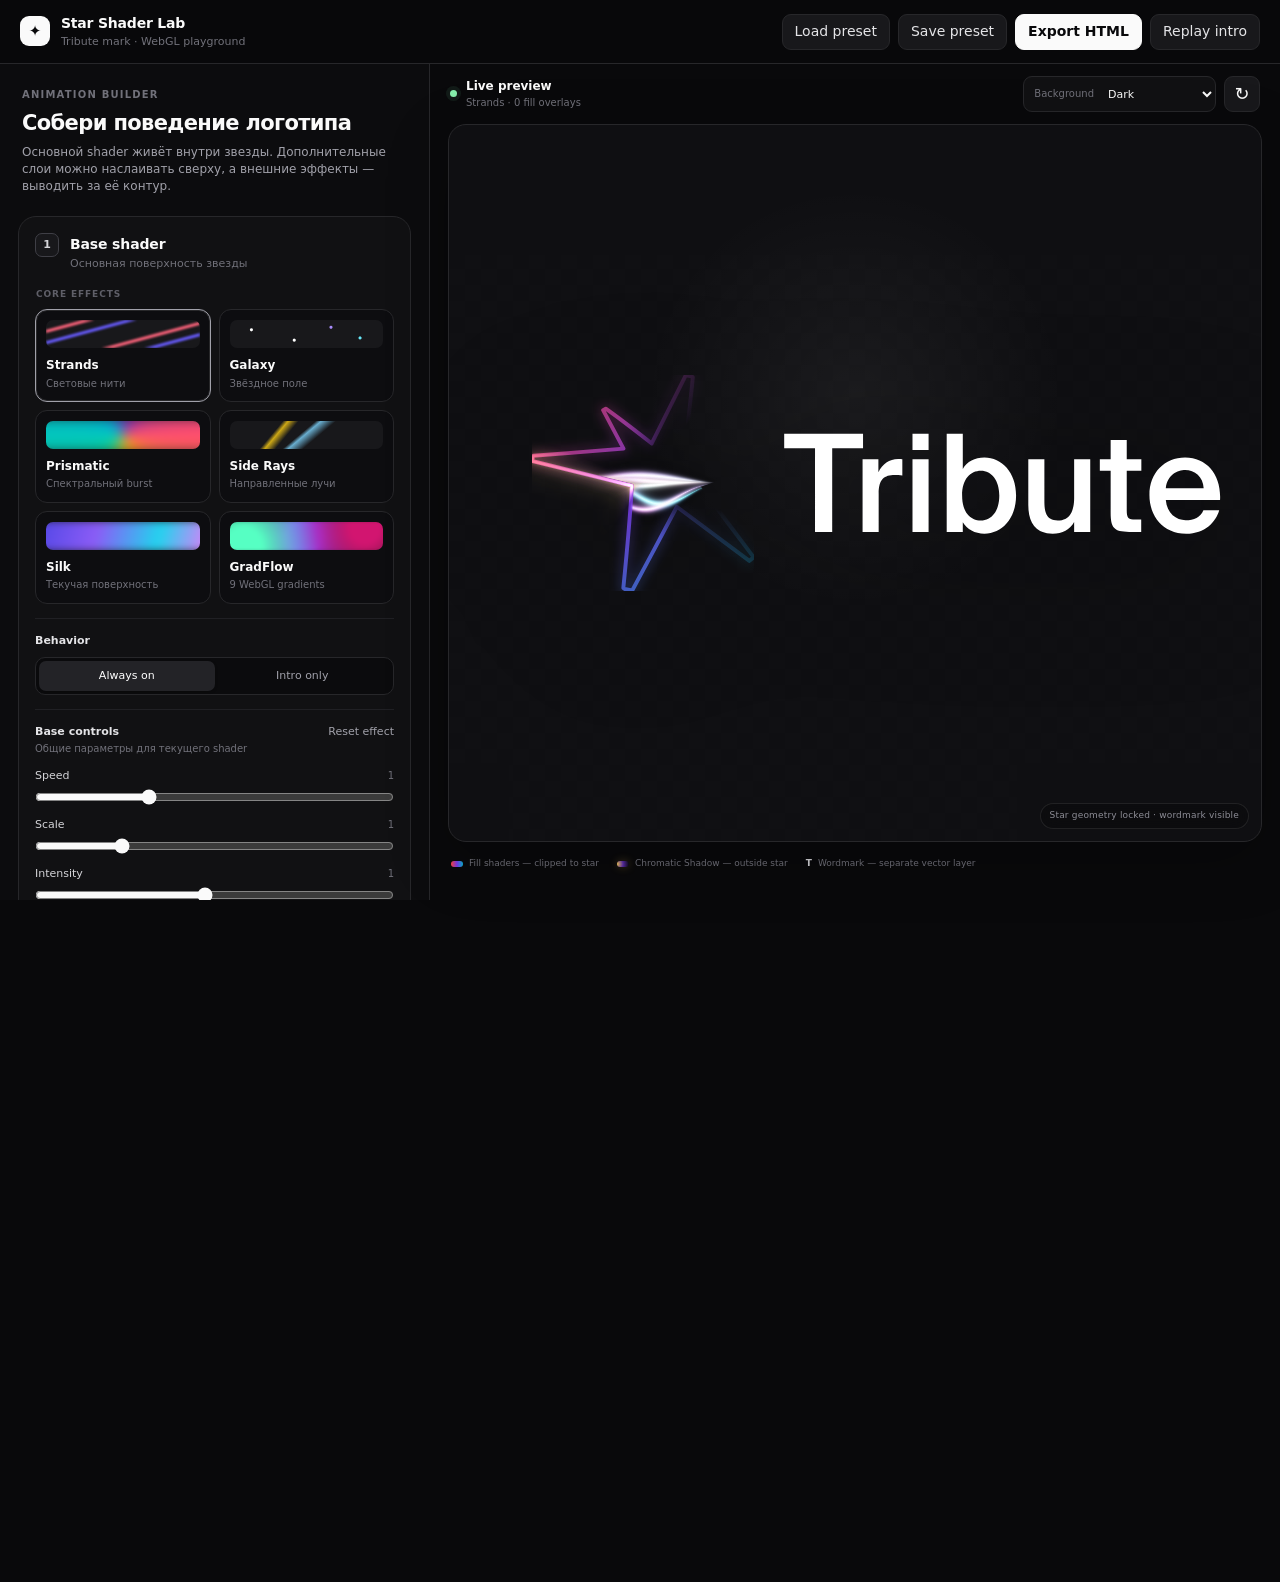
==== commit 675b7db8: "Fix clockwise spin controls and glow overflow" ====
--- a/index.html
+++ b/index.html
@@ -95,7 +95,7 @@
 
         <details class="step-section collapsible-step" data-step="motion" open><summary class="step-heading"><span class="step-index">2</span><div class="step-copy"><h2>Motion</h2><p>Чистое появление без деформации path</p></div><span class="step-summary" id="motionSummary">1.0s</span></summary><div class="step-body">
           <div class="control-group compact-group"><div class="group-label">Playback</div><div class="segmented" id="autoplaySegmented"><button type="button" class="segment is-active" data-autoplay="loop">Manual replay</button><button type="button" class="segment" data-autoplay="auto">Auto preview</button></div><select id="autoplayMode" class="visually-hidden"><option value="loop">Manual</option><option value="auto">Auto</option></select></div>
-          <div class="field-row"><label class="field-block"><span>Reveal mode</span><select id="revealMode"><option value="scale">Scale fade</option><option value="clockwise">Clockwise sweep</option></select></label><label class="field-block"><span>Easing curve</span><select id="revealEasing"><option value="smooth">Smooth</option><option value="easeout">Ease out</option><option value="snappy">Snappy</option><option value="linear">Linear</option></select></label></div><div class="slider-stack"><label class="slider-row"><span>Duration</span><output id="revealDurationVal"></output><input id="revealDuration" type="range" min="0.25" max="2.5" step="0.05" value="1"></label><label class="slider-row"><span>Delay</span><output id="revealDelayVal"></output><input id="revealDelay" type="range" min="0" max="1.2" step="0.05" value="0.05"></label><label class="slider-row"><span>Start scale</span><output id="introStartScaleVal"></output><input id="introStartScale" type="range" min="0.04" max="1" step="0.01" value="0.18"></label></div>
+          <div class="field-row"><label class="field-block"><span>Reveal mode</span><select id="revealMode"><option value="scale">Scale fade</option><option value="clockwise">Clockwise spin</option></select></label><label class="field-block"><span>Easing curve</span><select id="revealEasing"><option value="smooth">Smooth</option><option value="easeout">Ease out</option><option value="snappy">Snappy</option><option value="linear">Linear</option></select></label></div><div class="slider-stack"><label class="slider-row"><span>Duration</span><output id="revealDurationVal"></output><input id="revealDuration" type="range" min="0.25" max="2.5" step="0.05" value="1"></label><label class="slider-row"><span>Delay</span><output id="revealDelayVal"></output><input id="revealDelay" type="range" min="0" max="1.2" step="0.05" value="0.05"></label><label class="slider-row"><span>Start scale</span><output id="introStartScaleVal"></output><input id="introStartScale" type="range" min="0.04" max="1" step="0.01" value="0.18"></label></div>
           <div class="inner-divider"></div>
           <div class="row-between"><div><div class="group-label">Hover perspective</div><div class="group-note">3D-наклон только звезды; wordmark остаётся стабильным</div></div><div class="switch on" id="hoverEnabled" role="switch"></div></div>
           <div class="field-row hover-fields"><label class="field-block"><span>Direction</span><select id="hoverMode"><option value="follow">Follow cursor</option><option value="inverse">Inverse</option><option value="diagonal">Diagonal</option></select></label><label class="field-block"><span>Perspective</span><select id="hoverPerspective"><option value="1100">Soft</option><option value="760" selected>Medium</option><option value="520">Deep</option></select></label></div>
@@ -122,6 +122,5 @@
 <div class="toast" id="toast"></div>
 <script src="shaders.js"></script>
 <script src="app.js"></script>
-<script src="motion-enhancements.js"></script>
 </body>
-</html>
+</html>
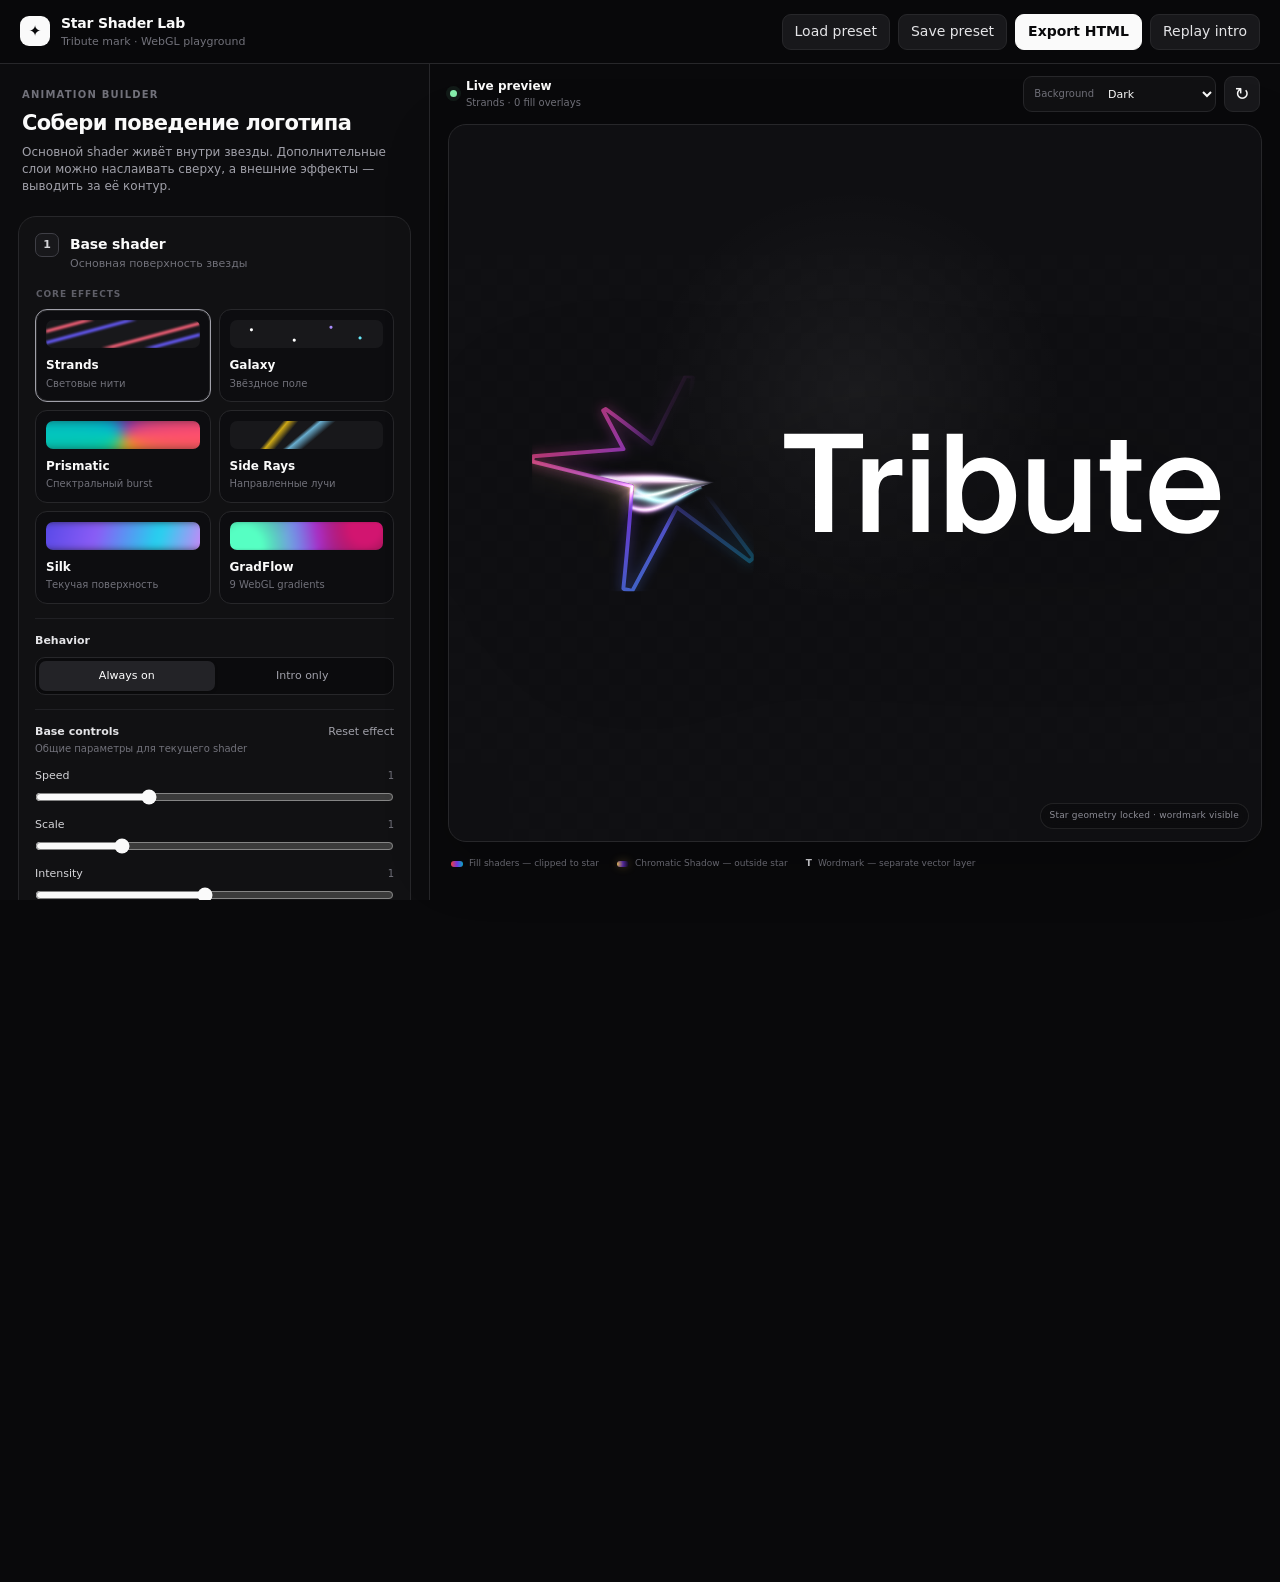
==== commit 3a1c9f03: "Enable motion enhancement runtime" ====
--- a/index.html
+++ b/index.html
@@ -122,5 +122,6 @@
 <div class="toast" id="toast"></div>
 <script src="shaders.js"></script>
 <script src="app.js"></script>
+<script src="motion-enhancements.js"></script>
 </body>
 </html>
--- a/styles.css
+++ b/styles.css
@@ -15,5 +15,5 @@
 .add-layer-grid{display:grid;grid-template-columns:1fr 1fr;gap:8px;margin-top:8px}.layer-stack{display:grid;gap:8px}.layer-row{display:grid;gap:8px;padding:9px;border:1px solid var(--border);border-radius:11px;background:#0d0d10}.layer-main{display:grid;grid-template-columns:minmax(0,1.2fr) minmax(0,.9fr) 30px;gap:6px;align-items:center}.layer-row select{height:30px;padding:0 6px;font-size:10px;min-width:0}.layer-remove{width:30px;height:30px;border:1px solid var(--border);background:#18181b;border-radius:8px;cursor:pointer;color:var(--muted)}.layer-remove:hover{color:#fff;border-color:#52525b}.layer-opacity{display:grid;gap:2px}.layer-opacity span{font-size:9px;color:var(--muted2);display:flex;justify-content:space-between}.layer-opacity input{width:100%;accent-color:#fff}.layer-extra{display:grid;grid-template-columns:1fr 1fr;gap:8px;padding-top:7px;border-top:1px solid #1f1f23}.layer-extra label{display:grid;gap:4px;font-size:9px;color:#8b8b95}.layer-extra select{height:28px}.layer-extra input[type=range]{width:100%;accent-color:#fff}.layer-empty{padding:10px;border:1px dashed #2f2f34;border-radius:10px;color:var(--muted2);font-size:10px;text-align:center}.layer-kind{font-size:9px;color:#80778f;text-transform:uppercase;letter-spacing:.08em;margin-bottom:-2px}
 .preview-area{min-width:0;min-height:0;display:grid;grid-template-rows:60px minmax(0,1fr) 44px;padding:0 18px 14px}.preview-toolbar{display:flex;align-items:center;justify-content:space-between;padding:0 2px}.preview-title-block{display:flex;align-items:center;gap:9px}.live-dot{width:7px;height:7px;border-radius:50%;background:#86efac;box-shadow:0 0 0 4px rgba(134,239,172,.08)}.preview-title-block strong{display:block;font-size:12px}.preview-title-block span:not(.live-dot){display:block;color:var(--muted2);font-size:10px;margin-top:1px}.preview-actions{display:flex;align-items:center;gap:8px}.background-switcher{display:flex;align-items:center;gap:8px;border:1px solid var(--border);background:#111113;border-radius:9px;height:36px;padding-left:10px}.background-switcher span{font-size:10px;color:var(--muted2)}.background-switcher select{height:34px;border:0;background:transparent;padding:0 25px 0 2px;font-size:11px}
 .stage-frame{position:relative;overflow:hidden;border:1px solid var(--border);border-radius:var(--radius-lg);background:radial-gradient(circle at 50% 38%,rgba(255,255,255,.05),transparent 35%),#0f0f12;box-shadow:var(--shadow);min-height:0}.checker{position:absolute;inset:0;background-image:linear-gradient(45deg,rgba(255,255,255,.028) 25%,transparent 25%),linear-gradient(-45deg,rgba(255,255,255,.028) 25%,transparent 25%),linear-gradient(45deg,transparent 75%,rgba(255,255,255,.028) 75%),linear-gradient(-45deg,transparent 75%,rgba(255,255,255,.028) 75%);background-size:32px 32px;background-position:0 0,0 16px,16px -16px,-16px 0;opacity:.18}.stage{position:absolute;inset:0;display:grid;place-items:center}.shell{width:min(76vw,860px);display:grid;place-items:center;padding:36px}.shapeWrap{position:relative;width:min(88%,760px);aspect-ratio:302/94;filter:drop-shadow(0 18px 68px rgba(0,0,0,.52));transform:translateZ(0);overflow:visible}
-.logo-composition{position:absolute;inset:0;overflow:visible}.wordmark-svg{position:absolute;inset:0;width:100%;height:100%;z-index:8;overflow:visible;pointer-events:none}.star-scene{position:absolute;left:0;top:0;width:31.955%;height:100%;z-index:10;transform-origin:50% 50%;transform-style:preserve-3d;will-change:transform;overflow:visible}.star-intro{position:absolute;inset:0;transform-origin:center;will-change:transform,opacity;z-index:2}.star-svg,.shader-stack,.shader-layer,.border-glow-star,.glow-mesh,.glow-light{position:absolute;inset:0;width:100%;height:100%}.star-svg{z-index:1;overflow:visible}.shader-stack{z-index:2}.shader-layer{pointer-events:none}.outer-fx-layer{position:absolute;left:-70%;top:-70%;width:240%;height:240%;z-index:1;pointer-events:none;overflow:visible}.outer-fx-canvas{position:absolute;inset:0;width:100%;height:100%;pointer-events:none}.border-glow-star{z-index:4;pointer-events:none;--cursor-angle:45deg;--edge-proximity:0;--edge-sensitivity:30;--cone-spread:25}.glow-mesh,.glow-light{transition:opacity .25s ease-out}.border-glow-star.glow-disabled{display:none}.glow-mesh{opacity:calc(max(0,(var(--edge-proximity) - (var(--edge-sensitivity) + 18)) / max(1,(82 - var(--edge-sensitivity)))));mask-image:conic-gradient(from var(--cursor-angle) at center,#000 calc(var(--cone-spread)*1%),transparent calc((var(--cone-spread) + 15)*1%),transparent calc((100 - var(--cone-spread) - 15)*1%),#000 calc((100 - var(--cone-spread))*1%));-webkit-mask-image:conic-gradient(from var(--cursor-angle) at center,#000 calc(var(--cone-spread)*1%),transparent calc((var(--cone-spread) + 15)*1%),transparent calc((100 - var(--cone-spread) - 15)*1%),#000 calc((100 - var(--cone-spread))*1%));mix-blend-mode:screen}.glow-light{opacity:calc(max(0,(var(--edge-proximity) - var(--edge-sensitivity)) / max(1,(100 - var(--edge-sensitivity)))));mask-image:conic-gradient(from var(--cursor-angle) at center,#000 2.5%,transparent 11%,transparent 89%,#000 97.5%);-webkit-mask-image:conic-gradient(from var(--cursor-angle) at center,#000 2.5%,transparent 11%,transparent 89%,#000 97.5%);mix-blend-mode:plus-lighter}.stage-badge{position:absolute;right:12px;bottom:12px;height:26px;padding:0 9px;border:1px solid rgba(255,255,255,.09);border-radius:999px;background:rgba(11,11,13,.58);backdrop-filter:blur(10px);display:flex;align-items:center;font-size:9px;color:#8c8c95;letter-spacing:.02em}.preview-footer{display:flex;align-items:center;gap:18px;padding:0 3px;color:var(--muted2);font-size:9px}.preview-legend{display:flex;align-items:center;gap:6px}.legend-swatch{width:12px;height:6px;border-radius:999px;background:linear-gradient(90deg,#ff4242,#7c3aed,#06b6d4)}.legend-shadow{width:12px;height:6px;border-radius:999px;background:radial-gradient(circle at left,#ffd15c,rgba(124,58,237,.7),transparent);box-shadow:0 0 8px rgba(255,209,92,.25)}.legend-type{font-size:9px;font-weight:800;color:#d4d4d8}.toast{position:fixed;left:50%;bottom:20px;transform:translateX(-50%);z-index:100;background:#fafafa;color:#09090b;border-radius:999px;padding:9px 13px;font-size:11px;font-weight:650;opacity:0;pointer-events:none;transition:.2s}.toast.show{opacity:1}.visually-hidden{position:absolute!important;width:1px!important;height:1px!important;overflow:hidden!important;clip:rect(0,0,0,0)!important;white-space:nowrap!important}
-@media(max-width:1080px){body{overflow:auto}.app-shell{height:auto;min-height:100%}.workspace{grid-template-columns:1fr}.inspector{border-right:0;border-bottom:1px solid var(--border)}.inspector-scroll{height:auto;max-height:none}.preview-area{height:680px}.app-header{position:sticky;top:0}.brand-caption{display:none}}@media(max-width:620px){.app-header{padding:0 12px}.brand-block{min-width:0}.brand-title{font-size:12px}.header-actions .button.secondary{display:none}.workspace{display:block}.inspector-scroll{padding:14px 10px 24px}.preview-area{height:520px;padding:0 10px 10px}.effect-grid{grid-template-columns:1fr}.gradflow-type-grid{grid-template-columns:repeat(2,1fr)}.add-layer-grid{grid-template-columns:1fr}.shell{padding:22px}.preview-footer{gap:10px;flex-wrap:wrap}}
+.logo-composition{position:absolute;inset:0;overflow:visible}.wordmark-svg{position:absolute;inset:0;width:100%;height:100%;z-index:8;overflow:visible;pointer-events:none}.star-scene{position:absolute;left:0;top:0;width:31.955%;height:100%;z-index:10;transform-origin:50% 50%;transform-style:preserve-3d;will-change:transform;overflow:visible}.star-intro{position:absolute;inset:0;transform-origin:center;will-change:transform,opacity;z-index:2;overflow:visible}.star-svg,.shader-stack,.shader-layer{position:absolute;inset:0;width:100%;height:100%}.star-svg{z-index:1;overflow:visible}.shader-stack{z-index:2}.shader-layer{pointer-events:none}.outer-fx-layer{position:absolute;left:-200%;top:-200%;width:500%;height:500%;z-index:1;pointer-events:none;overflow:visible}.outer-fx-canvas{position:absolute;inset:0;width:100%;height:100%;pointer-events:none}.border-glow-star{position:absolute;left:-28%;top:-28%;width:156%;height:156%;z-index:4;pointer-events:none;overflow:visible;--cursor-angle:45deg;--edge-proximity:0;--edge-sensitivity:30;--cone-spread:25}.glow-mesh,.glow-light{position:absolute;inset:0;width:100%;height:100%;transform:scale(.64102564);transform-origin:center;transition:opacity .25s ease-out;overflow:visible}.border-glow-star.glow-disabled{display:none}.glow-mesh{opacity:calc(max(0,(var(--edge-proximity) - (var(--edge-sensitivity) + 18)) / max(1,(82 - var(--edge-sensitivity)))));mask-image:conic-gradient(from var(--cursor-angle) at center,#000 calc(var(--cone-spread)*1%),transparent calc((var(--cone-spread) + 15)*1%),transparent calc((100 - var(--cone-spread) - 15)*1%),#000 calc((100 - var(--cone-spread))*1%));-webkit-mask-image:conic-gradient(from var(--cursor-angle) at center,#000 calc(var(--cone-spread)*1%),transparent calc((var(--cone-spread) + 15)*1%),transparent calc((100 - var(--cone-spread) - 15)*1%),#000 calc((100 - var(--cone-spread))*1%));mix-blend-mode:screen}.glow-light{opacity:calc(max(0,(var(--edge-proximity) - var(--edge-sensitivity)) / max(1,(100 - var(--edge-sensitivity)))));mask-image:conic-gradient(from var(--cursor-angle) at center,#000 2.5%,transparent 11%,transparent 89%,#000 97.5%);-webkit-mask-image:conic-gradient(from var(--cursor-angle) at center,#000 2.5%,transparent 11%,transparent 89%,#000 97.5%);mix-blend-mode:plus-lighter}.stage-badge{position:absolute;right:12px;bottom:12px;height:26px;padding:0 9px;border:1px solid rgba(255,255,255,.09);border-radius:999px;background:rgba(11,11,13,.58);backdrop-filter:blur(10px);display:flex;align-items:center;font-size:9px;color:#8c8c95;letter-spacing:.02em}.preview-footer{display:flex;align-items:center;gap:18px;padding:0 3px;color:var(--muted2);font-size:9px}.preview-legend{display:flex;align-items:center;gap:6px}.legend-swatch{width:12px;height:6px;border-radius:999px;background:linear-gradient(90deg,#ff4242,#7c3aed,#06b6d4)}.legend-shadow{width:12px;height:6px;border-radius:999px;background:radial-gradient(circle at left,#ffd15c,rgba(124,58,237,.7),transparent);box-shadow:0 0 8px rgba(255,209,92,.25)}.legend-type{font-size:9px;font-weight:800;color:#d4d4d8}.toast{position:fixed;left:50%;bottom:20px;transform:translateX(-50%);z-index:100;background:#fafafa;color:#09090b;border-radius:999px;padding:9px 13px;font-size:11px;font-weight:650;opacity:0;pointer-events:none;transition:.2s}.toast.show{opacity:1}.visually-hidden{position:absolute!important;width:1px!important;height:1px!important;overflow:hidden!important;clip:rect(0,0,0,0)!important;white-space:nowrap!important}
+@media(max-width:1080px){body{overflow:auto}.app-shell{height:auto;min-height:100%}.workspace{grid-template-columns:1fr}.inspector{border-right:0;border-bottom:1px solid var(--border)}.inspector-scroll{height:auto;max-height:none}.preview-area{height:680px}.app-header{position:sticky;top:0}.brand-caption{display:none}}@media(max-width:620px){.app-header{padding:0 12px}.brand-block{min-width:0}.brand-title{font-size:12px}.header-actions .button.secondary{display:none}.workspace{display:block}.inspector-scroll{padding:14px 10px 24px}.preview-area{height:520px;padding:0 10px 10px}.effect-grid{grid-template-columns:1fr}.gradflow-type-grid{grid-template-columns:repeat(2,1fr)}.add-layer-grid{grid-template-columns:1fr}.shell{padding:22px}.preview-footer{gap:10px;flex-wrap:wrap}}
